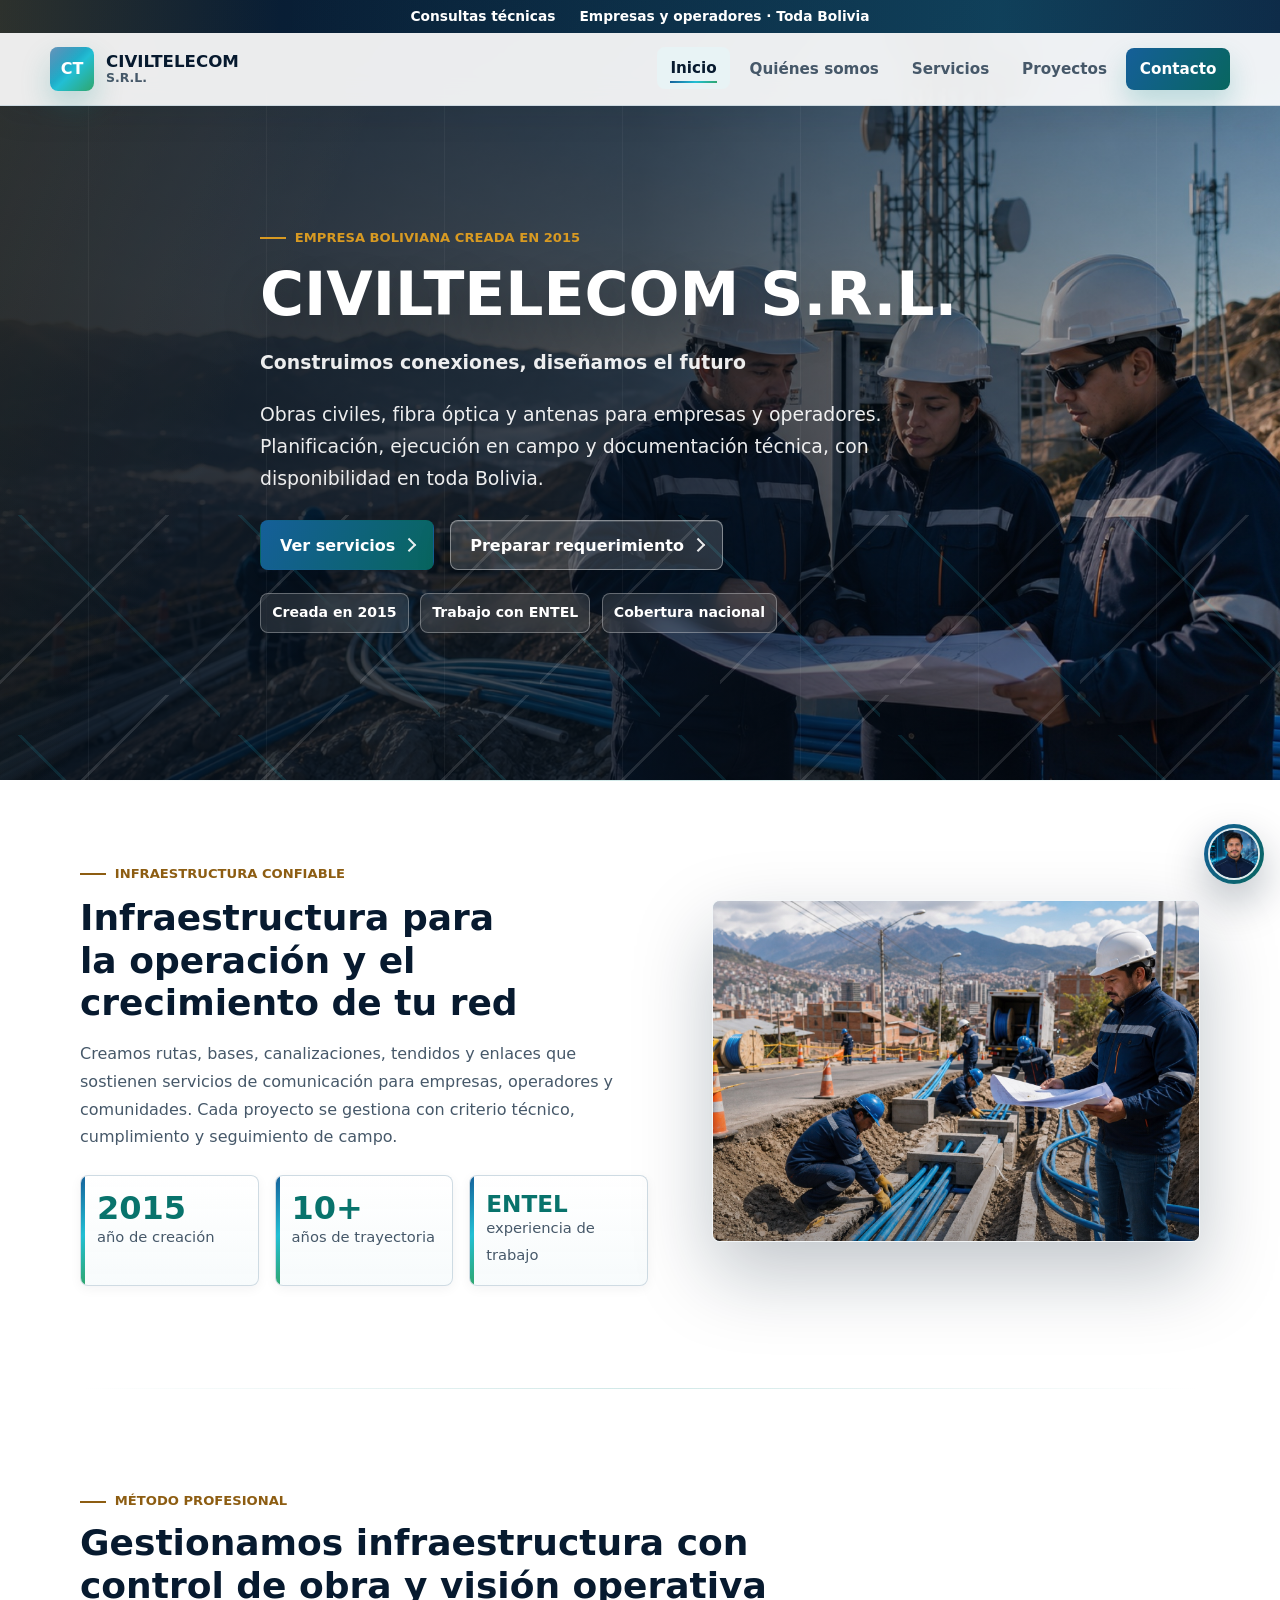
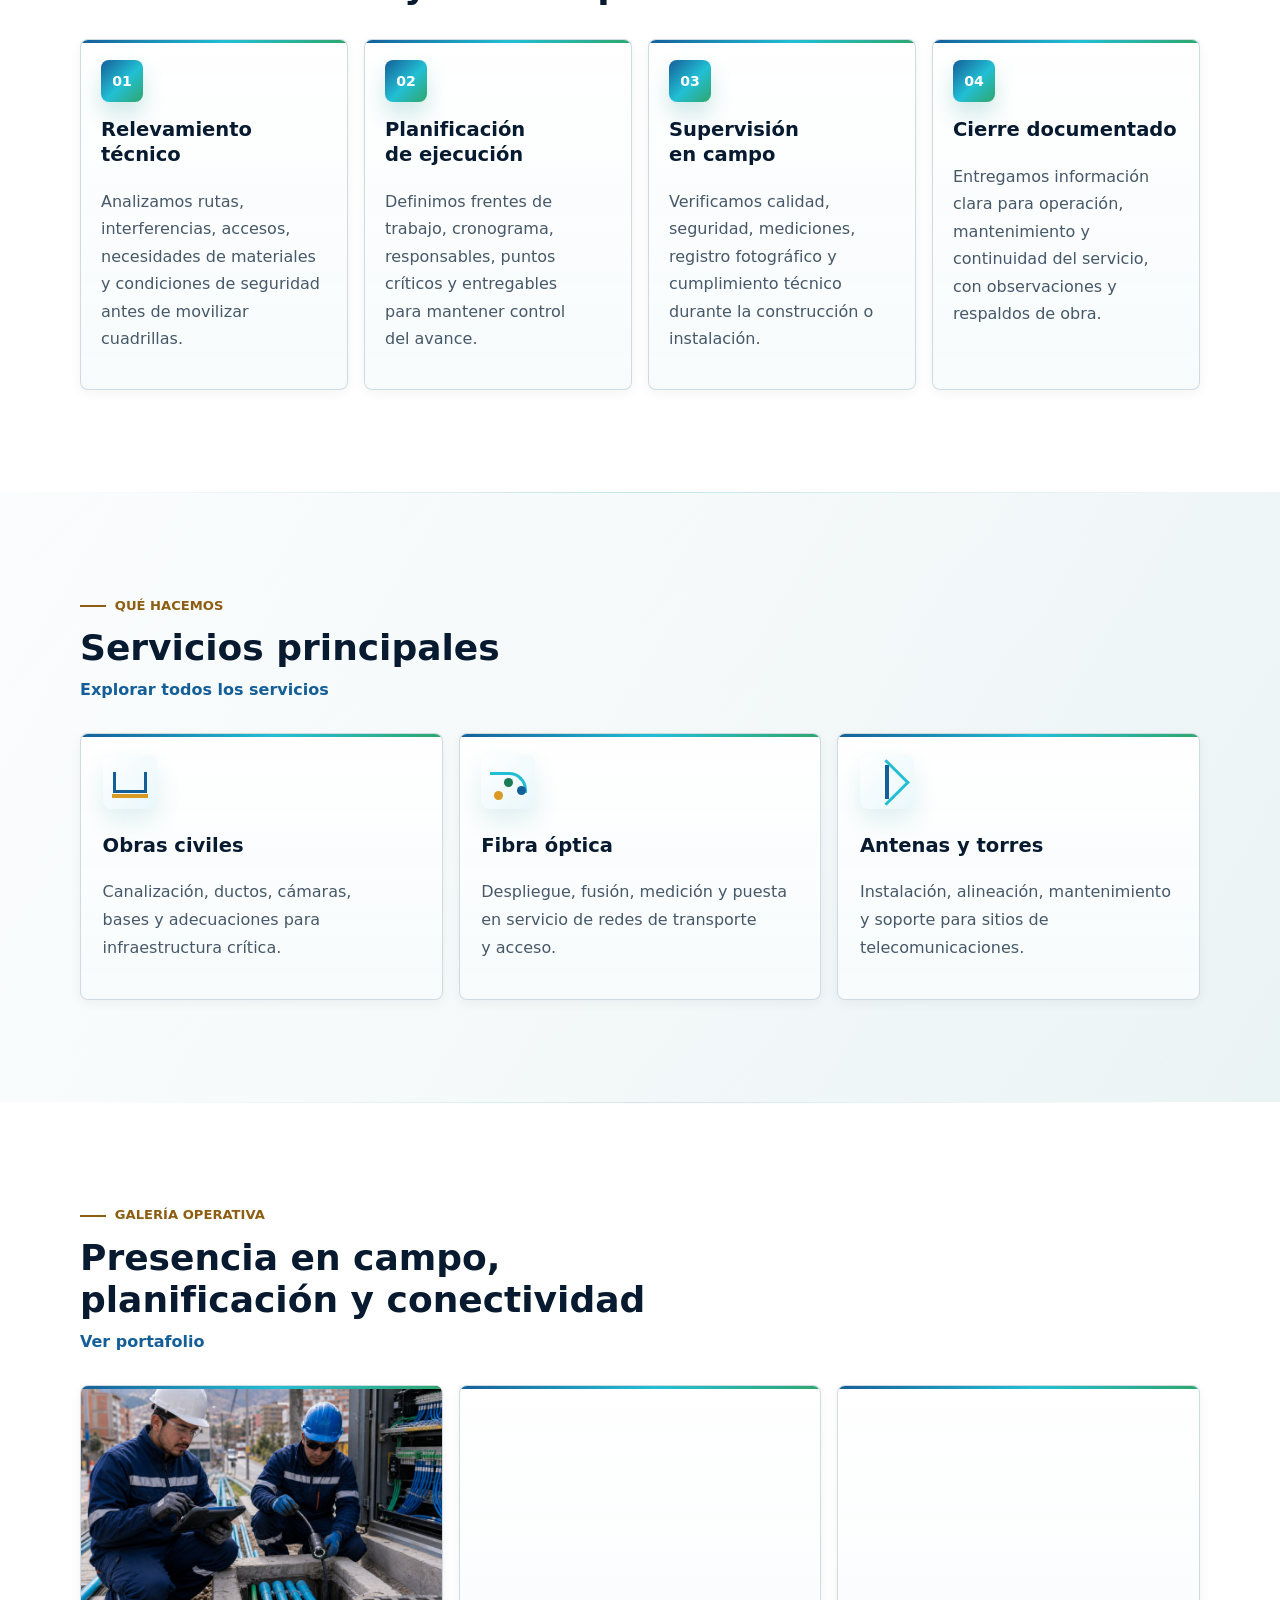
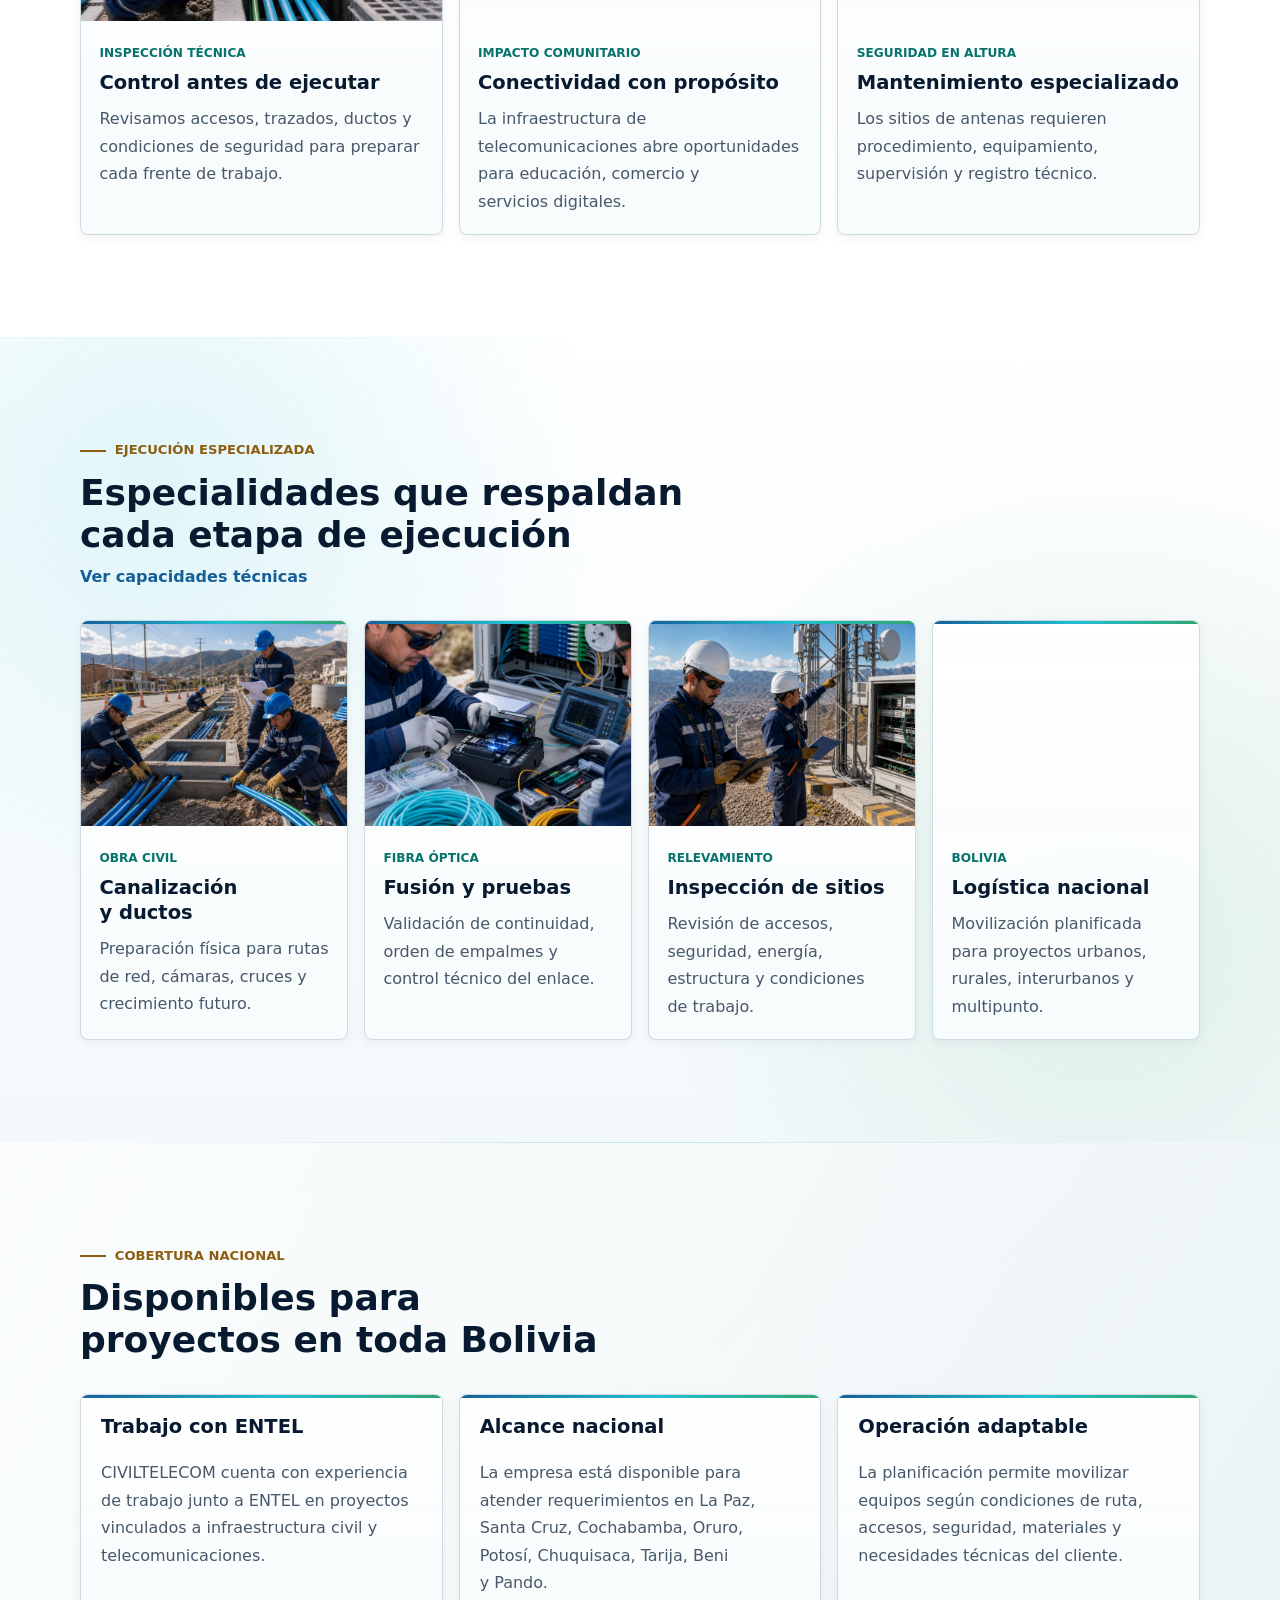
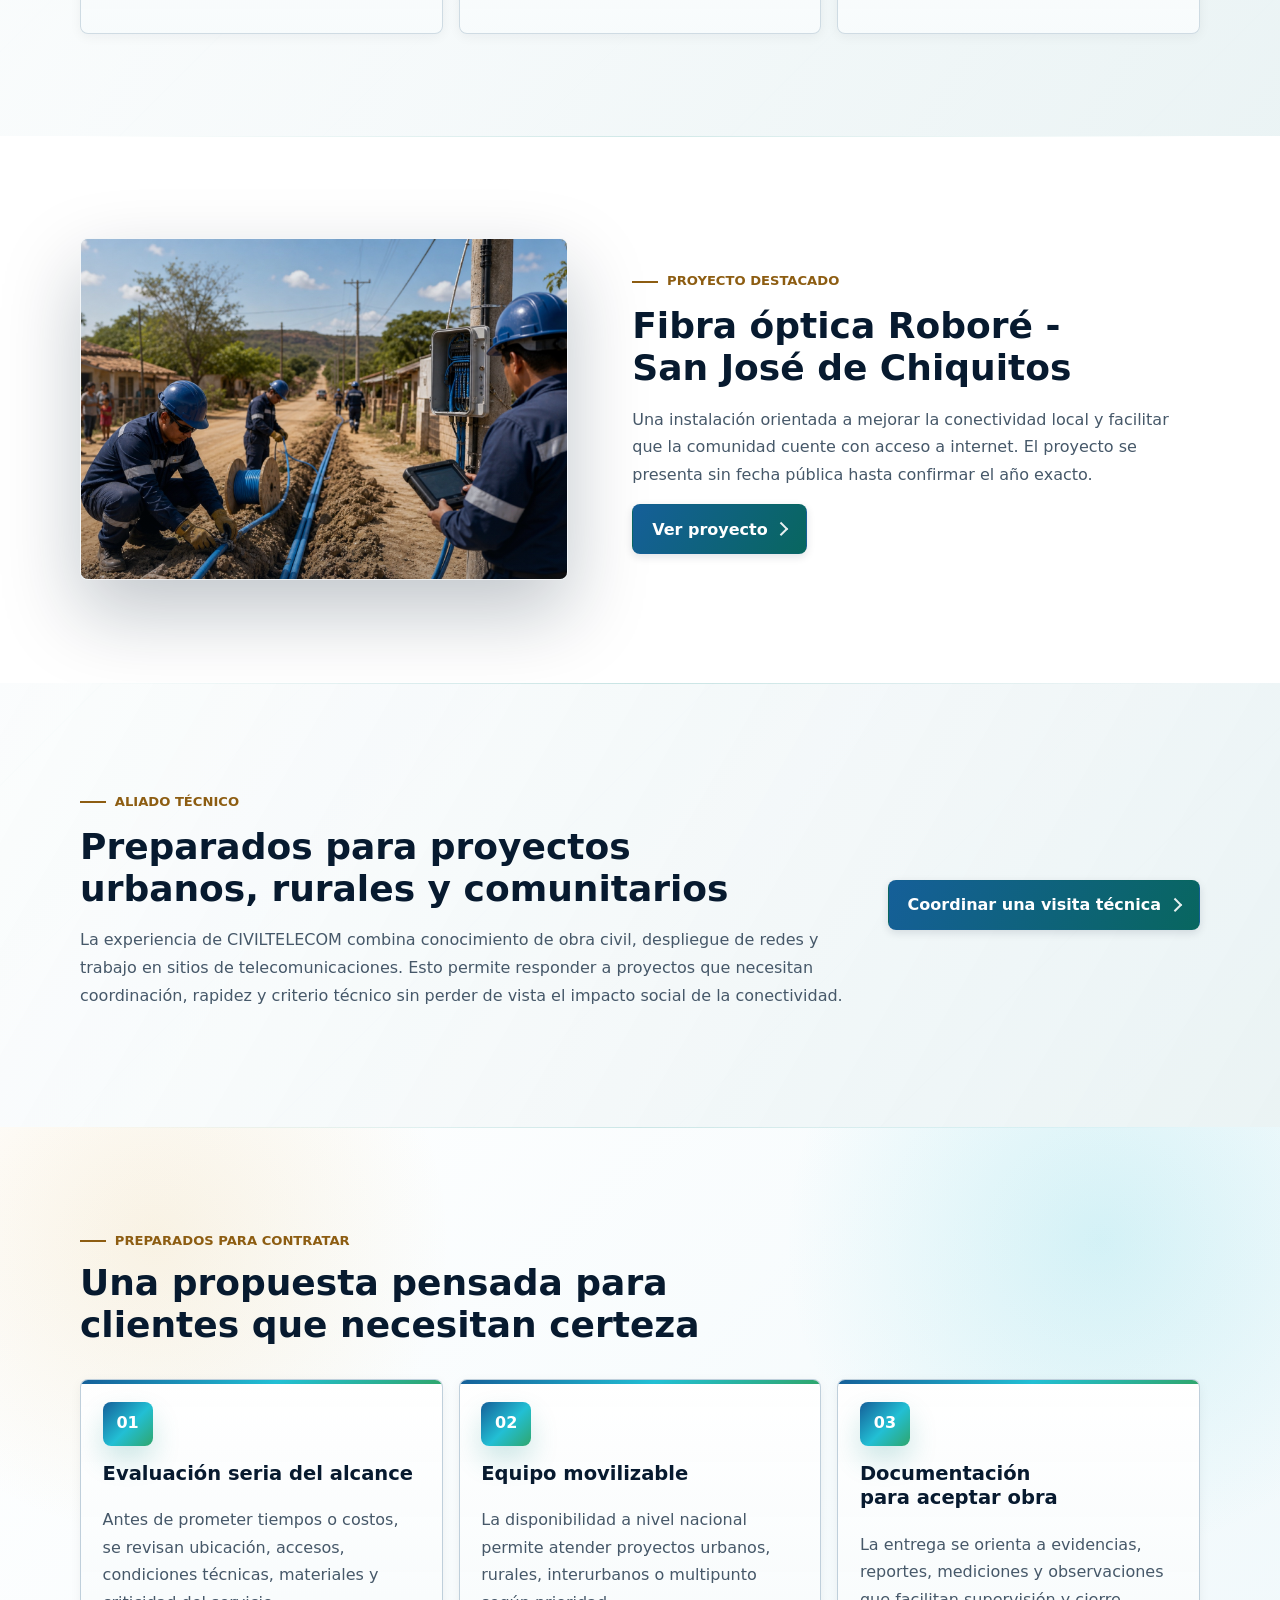
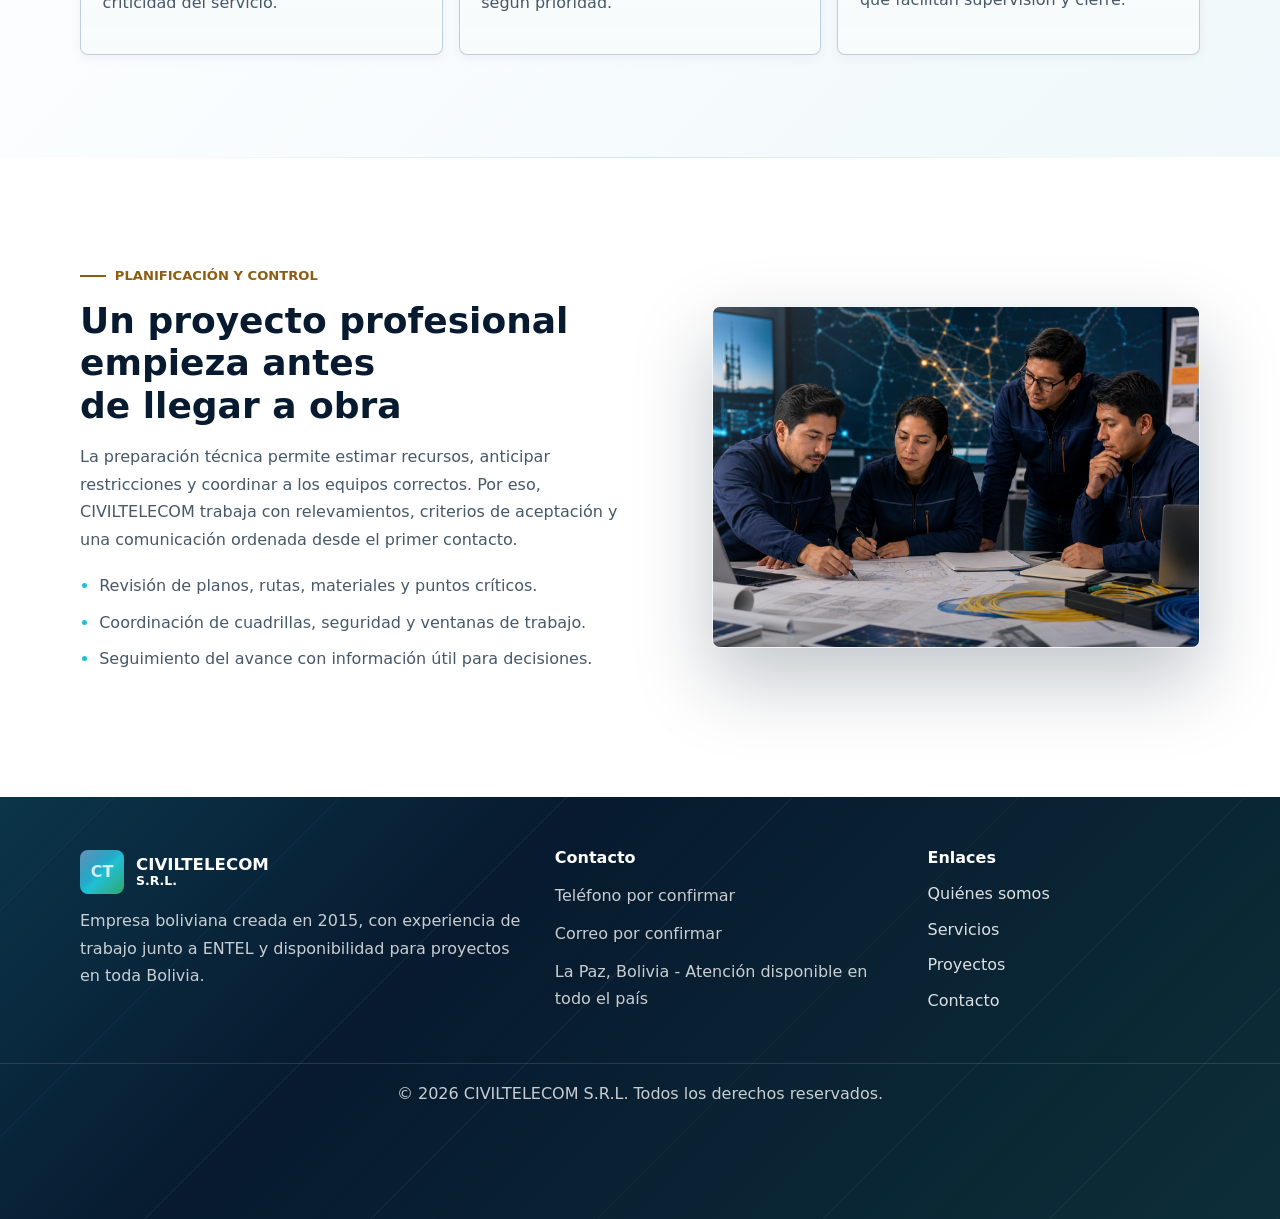
==== index.html @ d28a3c92 "Add CIVILTELECOM corporate website and portfolio" ====
<!DOCTYPE html>
<html lang="es">
<head>
  <meta charset="UTF-8">
  <meta name="viewport" content="width=device-width, initial-scale=1.0">
  <meta name="description" content="CIVILTELECOM S.R.L., empresa boliviana creada en 2015, desarrolla obras civiles, fibra óptica y antenas; ha trabajado con ENTEL y está disponible en toda Bolivia.">
  <title>CIVILTELECOM S.R.L. | Construimos conexiones</title>
  <link rel="stylesheet" href="assets/css/styles.css?v=corporativo4">
</head>
<body>
  <a class="skip-link" href="#contenido">Saltar al contenido</a>

  <header class="site-header" data-site-header>
    <div class="topbar" aria-label="Datos de contacto">
      <a href="contacto.html">Consultas técnicas</a>
      <span><span class="topbar-audience">Empresas y operadores · </span>Toda Bolivia</span>
    </div>

    <nav class="navbar" aria-label="Navegación principal">
      <a class="brand" href="index.html" aria-label="CIVILTELECOM inicio">
        <span class="brand-mark" aria-hidden="true">CT</span>
        <span>
          <strong>CIVILTELECOM</strong>
          <small>S.R.L.</small>
        </span>
      </a>

      <button class="nav-toggle" type="button" aria-expanded="false" aria-controls="main-menu" data-nav-toggle>
        <span class="sr-only">Abrir menú</span>
        <span aria-hidden="true"></span>
      </button>

      <ul class="nav-menu" id="main-menu" data-nav-menu>
        <li><a href="index.html">Inicio</a></li>
        <li><a href="quienes-somos.html">Quiénes somos</a></li>
        <li><a href="servicios.html">Servicios</a></li>
        <li><a href="proyectos.html">Proyectos</a></li>
        <li><a class="nav-cta" href="contacto.html">Contacto</a></li>
      </ul>
    </nav>
  </header>

  <main id="contenido">
    <section class="hero video-hero" aria-label="Presentación de CIVILTELECOM">
      <!-- Integración IA/video: reemplazar assets/videos/video.mp4 por un video 1920x1080 de obras civiles, fibra óptica y antenas generado o producido para CIVILTELECOM. -->
      <video class="hero-video" autoplay muted loop playsinline poster="assets/images/hero-infraestructura-v2.jpg" aria-hidden="true">
        <source src="assets/videos/video.mp4" type="video/mp4">
      </video>
      <div class="hero-overlay" aria-hidden="true"></div>
      <div class="container hero-content">
        <p class="eyebrow">Empresa boliviana creada en 2015</p>
        <h1>CIVILTELECOM S.R.L.</h1>
        <p class="hero-slogan">Construimos conexiones, diseñamos el futuro</p>
        <p>Obras civiles, fibra óptica y antenas para empresas y operadores. Planificación, ejecución en campo y documentación técnica, con disponibilidad en toda Bolivia.</p>
        <div class="hero-actions">
          <a class="btn btn-primary" href="servicios.html">Ver servicios</a>
          <a class="btn btn-secondary" href="contacto.html#consulta">Preparar requerimiento</a>
        </div>
        <div class="hero-trust" aria-label="Credenciales corporativas">
          <span>Creada en 2015</span>
          <span>Trabajo con ENTEL</span>
          <span>Cobertura nacional</span>
        </div>
      </div>
    </section>

    <section class="section section-tight">
      <div class="container split-layout">
        <div>
          <p class="section-kicker">Infraestructura confiable</p>
          <h2>Infraestructura para la operación y el crecimiento de tu red</h2>
          <p>Creamos rutas, bases, canalizaciones, tendidos y enlaces que sostienen servicios de comunicación para empresas, operadores y comunidades. Cada proyecto se gestiona con criterio técnico, cumplimiento y seguimiento de campo.</p>
          <div class="stats-grid" aria-label="Indicadores de experiencia">
            <article>
              <strong class="counter" data-target="2015">2015</strong>
              <span>año de creación</span>
            </article>
            <article>
              <strong class="counter" data-target="10" data-suffix="+">10+</strong>
              <span>años de trayectoria</span>
            </article>
            <article>
              <strong>ENTEL</strong>
              <span>experiencia de trabajo</span>
            </article>
          </div>
        </div>
        <div class="media-frame">
          <!-- DALL-E/IA: generar JPG 1920x1080 de obra civil telecom en Bolivia, optimizado para web. -->
          <img loading="lazy" decoding="async" src="assets/images/obras-civiles-v2.jpg" alt="Equipo técnico ejecutando obras civiles para infraestructura de telecomunicaciones">
        </div>
      </div>
    </section>

    <section class="section">
      <div class="container">
        <div class="section-heading">
          <p class="section-kicker">Método profesional</p>
          <h2>Gestionamos infraestructura con control de obra y visión operativa</h2>
        </div>
        <div class="detail-grid">
          <article>
            <span class="step-number">01</span>
            <h3>Relevamiento técnico</h3>
            <p>Analizamos rutas, interferencias, accesos, necesidades de materiales y condiciones de seguridad antes de movilizar cuadrillas.</p>
          </article>
          <article>
            <span class="step-number">02</span>
            <h3>Planificación de ejecución</h3>
            <p>Definimos frentes de trabajo, cronograma, responsables, puntos críticos y entregables para mantener control del avance.</p>
          </article>
          <article>
            <span class="step-number">03</span>
            <h3>Supervisión en campo</h3>
            <p>Verificamos calidad, seguridad, mediciones, registro fotográfico y cumplimiento técnico durante la construcción o instalación.</p>
          </article>
          <article>
            <span class="step-number">04</span>
            <h3>Cierre documentado</h3>
            <p>Entregamos información clara para operación, mantenimiento y continuidad del servicio, con observaciones y respaldos de obra.</p>
          </article>
        </div>
      </div>
    </section>

    <section class="section soft-band">
      <div class="container">
        <div class="section-heading">
          <p class="section-kicker">Qué hacemos</p>
          <h2>Servicios principales</h2>
          <a class="text-link" href="servicios.html">Explorar todos los servicios</a>
        </div>
        <div class="service-preview-grid">
          <article class="service-card">
            <span class="service-icon service-icon-civil" aria-hidden="true"></span>
            <h3>Obras civiles</h3>
            <p>Canalización, ductos, cámaras, bases y adecuaciones para infraestructura crítica.</p>
          </article>
          <article class="service-card">
            <span class="service-icon service-icon-fiber" aria-hidden="true"></span>
            <h3>Fibra óptica</h3>
            <p>Despliegue, fusión, medición y puesta en servicio de redes de transporte y acceso.</p>
          </article>
          <article class="service-card">
            <span class="service-icon service-icon-antenna" aria-hidden="true"></span>
            <h3>Antenas y torres</h3>
            <p>Instalación, alineación, mantenimiento y soporte para sitios de telecomunicaciones.</p>
          </article>
        </div>
      </div>
    </section>

    <section class="section">
      <div class="container">
        <div class="section-heading">
          <p class="section-kicker">Galería operativa</p>
          <h2>Presencia en campo, planificación y conectividad</h2>
          <a class="text-link" href="proyectos.html">Ver portafolio</a>
        </div>
        <div class="image-gallery">
          <article class="image-card">
            <!-- DALL-E/IA: generar JPG 1920x1080 de inspección de ductos y cámaras para red de fibra óptica. -->
            <img loading="lazy" decoding="async" src="assets/images/inspeccion-red-v2.jpg" alt="Técnicos inspeccionando ductos y cámaras de telecomunicaciones">
            <div>
              <span>Inspección técnica</span>
              <h3>Control antes de ejecutar</h3>
              <p>Revisamos accesos, trazados, ductos y condiciones de seguridad para preparar cada frente de trabajo.</p>
            </div>
          </article>
          <article class="image-card">
            <!-- DALL-E/IA: generar JPG 1920x1080 de comunidad boliviana beneficiada por internet y fibra óptica. -->
            <img loading="lazy" decoding="async" src="assets/images/comunidad-conectada-v2.jpg" alt="Comunidad boliviana beneficiada por nueva conectividad a internet">
            <div>
              <span>Impacto comunitario</span>
              <h3>Conectividad con propósito</h3>
              <p>La infraestructura de telecomunicaciones abre oportunidades para educación, comercio y servicios digitales.</p>
            </div>
          </article>
          <article class="image-card">
            <!-- DALL-E/IA: generar JPG 1920x1080 de mantenimiento seguro en antenas y torres telecom. -->
            <img loading="lazy" decoding="async" src="assets/images/mantenimiento-antenas-v2.jpg" alt="Mantenimiento seguro de antenas y torres de telecomunicaciones">
            <div>
              <span>Seguridad en altura</span>
              <h3>Mantenimiento especializado</h3>
              <p>Los sitios de antenas requieren procedimiento, equipamiento, supervisión y registro técnico.</p>
            </div>
          </article>
        </div>
      </div>
    </section>

    <section class="section visual-system-section">
      <div class="container">
        <div class="section-heading">
          <p class="section-kicker">Ejecución especializada</p>
          <h2>Especialidades que respaldan cada etapa de ejecución</h2>
          <a class="text-link" href="servicios.html">Ver capacidades técnicas</a>
        </div>
        <div class="image-gallery four-columns">
          <article class="image-card">
            <!-- DALL-E/IA: generar JPG 1920x1080 de canalización, ductos y cámaras para telecomunicaciones en Bolivia. -->
            <img loading="lazy" decoding="async" src="assets/images/rama-canalizacion-ductos.jpg" alt="Canalización y ductos para infraestructura de telecomunicaciones">
            <div>
              <span>Obra civil</span>
              <h3>Canalización y ductos</h3>
              <p>Preparación física para rutas de red, cámaras, cruces y crecimiento futuro.</p>
            </div>
          </article>
          <article class="image-card">
            <!-- DALL-E/IA: generar JPG 1920x1080 de fusión y pruebas de fibra óptica con técnicos bolivianos. -->
            <img loading="lazy" decoding="async" src="assets/images/rama-fusion-pruebas.jpg" alt="Fusión y pruebas de fibra óptica con equipo técnico">
            <div>
              <span>Fibra óptica</span>
              <h3>Fusión y pruebas</h3>
              <p>Validación de continuidad, orden de empalmes y control técnico del enlace.</p>
            </div>
          </article>
          <article class="image-card">
            <!-- DALL-E/IA: generar JPG 1920x1080 de inspección de sitios técnicos y torres telecom. -->
            <img loading="lazy" decoding="async" src="assets/images/rama-inspeccion-sitios.jpg" alt="Inspección de sitios técnicos para telecomunicaciones">
            <div>
              <span>Relevamiento</span>
              <h3>Inspección de sitios</h3>
              <p>Revisión de accesos, seguridad, energía, estructura y condiciones de trabajo.</p>
            </div>
          </article>
          <article class="image-card">
            <!-- DALL-E/IA: generar JPG 1920x1080 de logística nacional para proyectos telecom en Bolivia. -->
            <img loading="lazy" decoding="async" src="assets/images/rama-logistica-bolivia.jpg" alt="Logística nacional para proyectos de telecomunicaciones en Bolivia">
            <div>
              <span>Bolivia</span>
              <h3>Logística nacional</h3>
              <p>Movilización planificada para proyectos urbanos, rurales, interurbanos y multipunto.</p>
            </div>
          </article>
        </div>
      </div>
    </section>

    <section class="section soft-band">
      <div class="container">
        <div class="section-heading">
          <p class="section-kicker">Cobertura nacional</p>
          <h2>Disponibles para proyectos en toda Bolivia</h2>
        </div>
        <div class="professional-grid">
          <article>
            <h3>Trabajo con ENTEL</h3>
            <p>CIVILTELECOM cuenta con experiencia de trabajo junto a ENTEL en proyectos vinculados a infraestructura civil y telecomunicaciones.</p>
          </article>
          <article>
            <h3>Alcance nacional</h3>
            <p>La empresa está disponible para atender requerimientos en La Paz, Santa Cruz, Cochabamba, Oruro, Potosí, Chuquisaca, Tarija, Beni y Pando.</p>
          </article>
          <article>
            <h3>Operación adaptable</h3>
            <p>La planificación permite movilizar equipos según condiciones de ruta, accesos, seguridad, materiales y necesidades técnicas del cliente.</p>
          </article>
        </div>
      </div>
    </section>

    <section class="section">
      <div class="container split-layout reverse">
        <div class="media-frame">
          <!-- DALL-E/IA: generar JPG 1920x1080 del proyecto Roboré - San José de Chiquitos, con fibra óptica y comunidad conectada. -->
          <img loading="lazy" decoding="async" src="assets/images/proyecto-robore-san-jose-v2.jpg" alt="Instalación de fibra óptica en ruta rural entre Roboré y San José de Chiquitos">
        </div>
        <div>
          <p class="section-kicker">Proyecto destacado</p>
          <h2>Fibra óptica Roboré - San José de Chiquitos</h2>
          <p>Una instalación orientada a mejorar la conectividad local y facilitar que la comunidad cuente con acceso a internet. El proyecto se presenta sin fecha pública hasta confirmar el año exacto.</p>
          <a class="btn btn-primary" href="proyectos.html">Ver proyecto</a>
        </div>
      </div>
    </section>

    <section class="section soft-band">
      <div class="container cta-band">
        <div>
          <p class="section-kicker">Aliado técnico</p>
          <h2>Preparados para proyectos urbanos, rurales y comunitarios</h2>
          <p>La experiencia de CIVILTELECOM combina conocimiento de obra civil, despliegue de redes y trabajo en sitios de telecomunicaciones. Esto permite responder a proyectos que necesitan coordinación, rapidez y criterio técnico sin perder de vista el impacto social de la conectividad.</p>
        </div>
        <a class="btn btn-primary" href="contacto.html">Coordinar una visita técnica</a>
      </div>
    </section>

    <section class="section contract-section">
      <div class="container">
        <div class="section-heading">
          <p class="section-kicker">Preparados para contratar</p>
          <h2>Una propuesta pensada para clientes que necesitan certeza</h2>
        </div>
        <div class="contract-grid">
          <article>
            <span>01</span>
            <h3>Evaluación seria del alcance</h3>
            <p>Antes de prometer tiempos o costos, se revisan ubicación, accesos, condiciones técnicas, materiales y criticidad del servicio.</p>
          </article>
          <article>
            <span>02</span>
            <h3>Equipo movilizable</h3>
            <p>La disponibilidad a nivel nacional permite atender proyectos urbanos, rurales, interurbanos o multipunto según prioridad.</p>
          </article>
          <article>
            <span>03</span>
            <h3>Documentación para aceptar obra</h3>
            <p>La entrega se orienta a evidencias, reportes, mediciones y observaciones que facilitan supervisión y cierre.</p>
          </article>
        </div>
      </div>
    </section>

    <section class="section">
      <div class="container split-layout">
        <div>
          <p class="section-kicker">Planificación y control</p>
          <h2>Un proyecto profesional empieza antes de llegar a obra</h2>
          <p>La preparación técnica permite estimar recursos, anticipar restricciones y coordinar a los equipos correctos. Por eso, CIVILTELECOM trabaja con relevamientos, criterios de aceptación y una comunicación ordenada desde el primer contacto.</p>
          <ul class="professional-list">
            <li>Revisión de planos, rutas, materiales y puntos críticos.</li>
            <li>Coordinación de cuadrillas, seguridad y ventanas de trabajo.</li>
            <li>Seguimiento del avance con información útil para decisiones.</li>
          </ul>
        </div>
        <div class="media-frame">
          <!-- DALL-E/IA: generar JPG 1920x1080 de planificación técnica en oficina de operaciones telecom. -->
          <img loading="lazy" decoding="async" src="assets/images/planificacion-tecnica-v2.jpg" alt="Ingenieros planificando rutas y obras de telecomunicaciones">
        </div>
      </div>
    </section>
  </main>

  <footer class="site-footer">
    <div class="container footer-grid">
      <div>
        <a class="brand footer-brand" href="index.html" aria-label="CIVILTELECOM inicio">
          <span class="brand-mark" aria-hidden="true">CT</span>
          <span><strong>CIVILTELECOM</strong><small>S.R.L.</small></span>
        </a>
        <p>Empresa boliviana creada en 2015, con experiencia de trabajo junto a ENTEL y disponibilidad para proyectos en toda Bolivia.</p>
      </div>
      <address>
        <strong>Contacto</strong>
        <span class="contact-pending">Teléfono por confirmar</span>
        <span class="contact-pending">Correo por confirmar</span>
        <span>La Paz, Bolivia - Atención disponible en todo el país</span>
      </address>
      <div>
        <strong>Enlaces</strong>
        <a href="quienes-somos.html">Quiénes somos</a>
        <a href="servicios.html">Servicios</a>
        <a href="proyectos.html">Proyectos</a>
        <a href="contacto.html">Contacto</a>
      </div>
    </div>
    <p class="copyright">&copy; 2026 CIVILTELECOM S.R.L. Todos los derechos reservados.</p>
  </footer>

  <a class="floating-contact" href="contacto.html" aria-label="Ir a contacto">Contacto</a>

  <section class="chatbot" aria-label="Chatbot Mateo IA de demostración" data-chatbot>
    <button class="chatbot-toggle" type="button" aria-expanded="false" aria-controls="chatbot-panel" data-chatbot-toggle>
      <span aria-hidden="true">?</span>
      <span class="sr-only">Abrir chat de ayuda</span>
    </button>
    <div class="chatbot-panel" id="chatbot-panel" hidden>
      <div class="chatbot-header">
        <strong>Mateo IA</strong>
        <button type="button" aria-label="Cerrar chat" data-chatbot-close>&times;</button>
      </div>
      <div class="chatbot-messages" data-chatbot-messages aria-live="polite"></div>
      <form class="chatbot-form" data-chatbot-form>
        <label class="sr-only" for="chatbot-input">Escribe tu pregunta</label>
        <input id="chatbot-input" name="message" type="text" placeholder="Pregunta por servicios u horarios" autocomplete="off">
        <button type="submit">Enviar</button>
      </form>
    </div>
  </section>

  <script src="assets/js/main.js?v=corporativo4"></script>
</body>
</html>
---- assets/css/styles.css ----
/*
  CIVILTELECOM S.R.L. shared stylesheet.
  The site is intentionally dependency-free: all layout, animation and responsive
  behavior is handled with HTML5, CSS3 and vanilla JavaScript.
*/

:root {
  --color-ink: #0b1724;
  --color-ink-soft: #465869;
  --color-paper: #f4f8fa;
  --color-white: #ffffff;
  --color-line: #cad8e0;
  --color-line-strong: #9fb7c6;
  --color-navy: #071a2f;
  --color-navy-2: #0e2c49;
  --color-blue: #155f99;
  --color-cyan: #22bfd4;
  --color-teal: #08736c;
  --color-steel: #31546a;
  --color-green: #1a7b56;
  --color-amber: #d89a22;
  --color-copper: #b86a2d;
  --color-mist: #eaf3f5;
  --color-ice: #f8fbfc;
  --color-danger: #b42318;
  --gradient-hero: linear-gradient(115deg, rgba(4, 15, 27, 0.95), rgba(7, 35, 59, 0.82) 46%, rgba(18, 140, 136, 0.28));
  --gradient-brand: linear-gradient(135deg, #155f99, #22bfd4 54%, #2fa66d);
  --gradient-action: linear-gradient(120deg, #155f99, #08665f);
  --gradient-action-hover: linear-gradient(120deg, #104b78, #06514b);
  --gradient-night: linear-gradient(135deg, #061423, #0b2a45 48%, #0d5b68);
  --gradient-signal: linear-gradient(135deg, #22bfd4, #118c88 54%, #d89a22);
  --gradient-soft: linear-gradient(135deg, #eaf3f5, #f8fbfc 52%, #eef7f1);
  --gradient-panel: linear-gradient(180deg, rgba(255, 255, 255, 0.98), rgba(247, 251, 252, 0.96));
  --gradient-assistant: linear-gradient(120deg, #163b48, #08665f);
  --font-base: system-ui, -apple-system, BlinkMacSystemFont, "Segoe UI", sans-serif;
  --font-display: var(--font-base);
  --radius: 8px;
  --shadow-sm: 0 12px 30px rgba(7, 26, 47, 0.12);
  --shadow-md: 0 20px 48px rgba(7, 26, 47, 0.16);
  --shadow-lg: 0 32px 78px rgba(7, 26, 47, 0.25);
  --shadow-card: 0 3px 12px rgba(7, 26, 47, 0.05);
  --shadow-button: 0 3px 8px rgba(7, 26, 47, 0.12);
  --shadow-button-hover: 0 5px 14px rgba(7, 26, 47, 0.16);
  --ring: 0 0 0 4px rgba(34, 191, 212, 0.18);
  --space-xs: 0.5rem;
  --space-sm: 0.75rem;
  --space-md: 1rem;
  --space-lg: 1.5rem;
  --space-xl: 2rem;
  --space-2xl: 3rem;
  --header-offset: 112px;
}

* {
  box-sizing: border-box;
}

html {
  scroll-behavior: smooth;
  scroll-padding-top: calc(var(--header-offset) + 20px);
  text-rendering: optimizeLegibility;
  -webkit-text-size-adjust: 100%;
}

body {
  margin: 0;
  color: var(--color-ink);
  background: var(--color-white);
  font-family: var(--font-base);
  font-size: 16px;
  font-weight: 400;
  line-height: 1.68;
  letter-spacing: 0;
  font-kerning: normal;
  font-feature-settings: "kern" 1, "liga" 1, "calt" 1;
  -webkit-font-smoothing: antialiased;
  -moz-osx-font-smoothing: grayscale;
}

body.modal-open,
body.chat-open {
  overflow: hidden;
}

[hidden] {
  display: none !important;
}

img,
video,
iframe {
  display: block;
  max-width: 100%;
}

a {
  color: inherit;
  text-decoration: none;
}

button,
input,
select,
textarea {
  font: inherit;
  letter-spacing: 0;
}

button {
  cursor: pointer;
}

.btn,
.nav-menu a,
.nav-toggle,
.branch-filterbar button,
.filter-controls button,
.chatbot-quick-actions button,
.chatbot-form button,
.modal-close,
.floating-contact,
.back-to-top,
.conversion-dock a {
  -webkit-tap-highlight-color: transparent;
}

:focus-visible {
  outline: 3px solid var(--color-amber);
  outline-offset: 4px;
}

::selection {
  color: var(--color-white);
  background: var(--color-teal);
}

html {
  scrollbar-color: var(--color-teal) #e6f0f3;
}

::-webkit-scrollbar {
  width: 12px;
}

::-webkit-scrollbar-track {
  background: #e6f0f3;
}

::-webkit-scrollbar-thumb {
  border: 3px solid #e6f0f3;
  border-radius: 999px;
  background: linear-gradient(180deg, var(--color-blue), var(--color-teal));
}

.sr-only {
  position: absolute;
  width: 1px;
  height: 1px;
  padding: 0;
  margin: -1px;
  overflow: hidden;
  clip: rect(0, 0, 0, 0);
  white-space: nowrap;
  border: 0;
}

.skip-link {
  position: fixed;
  top: 0.75rem;
  left: 0.75rem;
  z-index: 2000;
  transform: translateY(-160%);
  background: var(--color-white);
  color: var(--color-navy);
  border: 2px solid var(--color-amber);
  border-radius: var(--radius);
  padding: 0.65rem 0.9rem;
  font-weight: 700;
}

.skip-link:focus {
  transform: translateY(0);
}

.container {
  width: min(1120px, calc(100% - 2rem));
  margin: 0 auto;
}

.narrow {
  width: min(860px, calc(100% - 2rem));
}

.site-header {
  position: fixed;
  inset: 0 0 auto;
  z-index: 1000;
  background: rgba(255, 255, 255, 0.91);
  border-bottom: 1px solid rgba(202, 216, 224, 0.86);
  box-shadow: 0 10px 30px rgba(7, 26, 47, 0.08);
  backdrop-filter: blur(14px);
  transition: box-shadow 180ms ease, background 180ms ease, border-color 180ms ease;
}

.site-header.is-scrolled {
  background: rgba(255, 255, 255, 0.99);
  border-color: rgba(17, 140, 136, 0.2);
  box-shadow: 0 18px 44px rgba(7, 26, 47, 0.14);
}

.scroll-progress {
  position: fixed;
  inset: 0 0 auto;
  z-index: 2200;
  width: 100%;
  height: 2px;
  transform-origin: left center;
  transform: scaleX(0);
  background: var(--gradient-brand);
  box-shadow: none;
}

.topbar {
  display: flex;
  justify-content: center;
  gap: clamp(0.7rem, 2vw, 1.5rem);
  padding: 0.45rem 1rem;
  color: var(--color-white);
  background:
    linear-gradient(90deg, rgba(216, 154, 34, 0.18), transparent 22%, rgba(34, 191, 212, 0.16) 78%, transparent),
    linear-gradient(135deg, var(--color-navy), var(--color-navy-2));
  font-size: 0.86rem;
  font-weight: 600;
  line-height: 1.35;
}

.topbar a,
.topbar span {
  min-width: 0;
  flex: 0 0 auto;
}

.topbar a:hover {
  color: var(--color-amber);
}

.navbar {
  display: flex;
  align-items: center;
  justify-content: space-between;
  width: min(1180px, calc(100% - 2rem));
  min-height: 72px;
  margin: 0 auto;
  gap: 1rem;
}

.brand {
  display: inline-flex;
  align-items: center;
  gap: 0.75rem;
  min-width: max-content;
}

.brand-mark {
  display: grid;
  place-items: center;
  width: 44px;
  height: 44px;
  border-radius: var(--radius);
  color: var(--color-white);
  background: var(--gradient-brand);
  font-weight: 800;
  line-height: 1;
  box-shadow: 0 14px 30px rgba(17, 140, 136, 0.24);
  position: relative;
  overflow: hidden;
}

.brand-mark::after {
  position: absolute;
  inset: 0;
  background: linear-gradient(135deg, rgba(255, 255, 255, 0.35), transparent 44%);
  content: "";
}

.brand strong,
.brand small {
  display: block;
  line-height: 1.1;
}

.brand strong {
  color: var(--color-navy);
  font-size: 1.04rem;
  font-weight: 800;
}

.brand small {
  color: var(--color-ink-soft);
  font-size: 0.78rem;
  font-weight: 700;
}

.nav-menu {
  display: flex;
  align-items: center;
  gap: 0.35rem;
  margin: 0;
  padding: 0;
  list-style: none;
}

.nav-menu a {
  display: inline-flex;
  align-items: center;
  min-height: 42px;
  padding: 0.55rem 0.85rem;
  border-radius: var(--radius);
  color: var(--color-ink-soft);
  font-size: 0.95rem;
  font-weight: 700;
  line-height: 1.2;
  position: relative;
  transition: color 160ms ease, background 160ms ease, transform 160ms ease;
}

.nav-menu a::after {
  position: absolute;
  right: 0.85rem;
  bottom: 0.35rem;
  left: 0.85rem;
  height: 2px;
  transform: scaleX(0);
  transform-origin: left center;
  background: var(--gradient-brand);
  content: "";
  transition: transform 180ms ease;
}

.nav-menu a:hover,
.nav-menu a.active {
  color: var(--color-navy);
  background: #e8f3f5;
  transform: translateY(-1px);
}

.nav-menu a:hover::after,
.nav-menu a.active::after {
  transform: scaleX(1);
}

.nav-menu .nav-cta {
  color: var(--color-white);
  background: var(--gradient-action);
  box-shadow: 0 14px 28px rgba(17, 140, 136, 0.24);
}

.nav-menu .nav-cta::after {
  display: none;
}

.nav-menu .nav-cta:hover,
.nav-menu .nav-cta.active {
  color: var(--color-white);
  background: var(--gradient-action-hover);
  box-shadow: var(--shadow-button);
}

.nav-toggle {
  display: none;
  width: 44px;
  height: 44px;
  border: 1px solid var(--color-line);
  border-radius: var(--radius);
  background: var(--color-white);
  box-shadow: 0 10px 24px rgba(7, 26, 47, 0.08);
  transition: transform 160ms ease, border-color 160ms ease, background 160ms ease, box-shadow 160ms ease;
}

.nav-toggle:hover,
.nav-toggle[aria-expanded="true"] {
  transform: translateY(-1px);
  border-color: rgba(34, 191, 212, 0.58);
  background: #f2fbfd;
  box-shadow: var(--shadow-sm);
}

.nav-toggle span[aria-hidden="true"],
.nav-toggle span[aria-hidden="true"]::before,
.nav-toggle span[aria-hidden="true"]::after {
  display: block;
  width: 20px;
  height: 2px;
  margin: 0 auto;
  background: var(--color-navy);
  content: "";
  transition: transform 180ms ease, opacity 180ms ease;
}

.nav-toggle span[aria-hidden="true"]::before {
  transform: translateY(-7px);
}

.nav-toggle span[aria-hidden="true"]::after {
  transform: translateY(5px);
}

.nav-toggle[aria-expanded="true"] span[aria-hidden="true"] {
  transform: rotate(45deg);
}

.nav-toggle[aria-expanded="true"] span[aria-hidden="true"]::before {
  opacity: 0;
}

.nav-toggle[aria-expanded="true"] span[aria-hidden="true"]::after {
  transform: translateY(-2px) rotate(90deg);
}

.hero,
.page-hero {
  position: relative;
  display: grid;
  align-items: center;
  min-height: min(780px, 88svh);
  padding: calc(var(--header-offset) + 2rem) 0 4rem;
  color: var(--color-white);
  overflow: hidden;
  isolation: isolate;
}

.hero::after,
.page-hero::after {
  position: absolute;
  inset: auto 0 0;
  z-index: 0;
  height: 34%;
  pointer-events: none;
  background:
    linear-gradient(135deg, transparent 0 46%, rgba(255, 255, 255, 0.16) 46% 47%, transparent 47%),
    linear-gradient(45deg, transparent 0 54%, rgba(34, 191, 212, 0.18) 54% 55%, transparent 55%);
  background-size: 180px 180px, 220px 220px;
  content: "";
  opacity: 0.7;
}

.video-hero {
  background: var(--color-navy) url("../images/hero-infraestructura-v2.jpg") center / cover no-repeat;
}

.hero-video,
.hero-overlay {
  position: absolute;
  inset: 0;
  width: 100%;
  height: 100%;
}

.hero-video {
  object-fit: cover;
}

.hero-overlay {
  background: linear-gradient(90deg, rgba(4, 15, 27, 0.9), rgba(4, 15, 27, 0.7) 50%, rgba(4, 15, 27, 0.2));
}

.hero-overlay::after {
  position: absolute;
  inset: 0;
  background:
    linear-gradient(115deg, rgba(216, 154, 34, 0.16), transparent 26%),
    repeating-linear-gradient(90deg, transparent 0 88px, rgba(255, 255, 255, 0.055) 88px 89px, transparent 89px 178px);
  content: "";
  mix-blend-mode: screen;
  opacity: 0.78;
}

.hero-content {
  position: relative;
  z-index: 1;
  max-width: 760px;
}

.hero-trust {
  display: flex;
  flex-wrap: wrap;
  gap: 0.7rem;
  margin-top: 1.4rem;
}

.hero-trust span {
  display: inline-flex;
  align-items: center;
  min-height: 36px;
  padding: 0.45rem 0.7rem;
  border: 1px solid rgba(255, 255, 255, 0.3);
  border-radius: var(--radius);
  color: var(--color-white);
  background: rgba(255, 255, 255, 0.11);
  font-size: 0.88rem;
  font-weight: 800;
  backdrop-filter: blur(10px);
}

.eyebrow,
.section-kicker {
  display: inline-flex;
  align-items: center;
  gap: 0.55rem;
  margin: 0 0 0.75rem;
  color: var(--color-amber);
  font-size: 0.82rem;
  font-weight: 800;
  text-transform: uppercase;
}

.eyebrow::before,
.section-kicker::before {
  width: 26px;
  height: 2px;
  background: currentColor;
  content: "";
}

h1,
h2,
h3,
p {
  margin-top: 0;
}

h1,
h2,
h3 {
  font-family: var(--font-display);
  font-weight: 700;
  line-height: 1.12;
  text-wrap: balance;
}

p,
li {
  color: var(--color-ink-soft);
  line-height: 1.72;
  text-wrap: pretty;
}

h1 {
  margin-bottom: 1.1rem;
  font-size: 3.75rem;
  line-height: 1.12;
  letter-spacing: 0;
}

h2 {
  margin-bottom: 1rem;
  color: var(--color-navy);
  font-size: 2.25rem;
  line-height: 1.18;
  letter-spacing: 0;
}

h3 {
  color: var(--color-navy);
  font-size: 1.22rem;
  line-height: 1.28;
}

.hero .hero-content > p:not(.eyebrow) {
  max-width: 680px;
  color: rgba(255, 255, 255, 0.92);
  font-size: 1.18rem;
  line-height: 1.72;
}

.hero h1,
.page-hero h1 {
  text-shadow: 0 18px 42px rgba(0, 0, 0, 0.32);
}

.hero-actions {
  display: flex;
  align-items: center;
  gap: 1rem;
  flex-wrap: wrap;
}

.hero-actions {
  margin-top: 1.6rem;
}

.contact-hero-actions {
  display: flex;
  flex-wrap: wrap;
  gap: 0.85rem;
  margin-top: 1.65rem;
}

.btn {
  position: relative;
  display: inline-flex;
  align-items: center;
  justify-content: center;
  gap: 0.55rem;
  min-height: 50px;
  padding: 0.9rem 1.18rem;
  border: 1px solid transparent;
  border-radius: var(--radius);
  color: inherit;
  font-weight: 800;
  line-height: 1.1;
  text-align: center;
  text-decoration: none;
  user-select: none;
  isolation: isolate;
  overflow: hidden;
  box-shadow: var(--shadow-button);
  transform: translateZ(0);
  transition: transform 180ms ease, box-shadow 180ms ease, background 180ms ease, border-color 180ms ease, color 180ms ease;
}

.btn::before {
  position: absolute;
  inset: 0;
  z-index: -1;
  transform: translateX(-120%);
  background: linear-gradient(110deg, transparent 0 28%, rgba(255, 255, 255, 0.28) 46%, transparent 64% 100%);
  content: "";
  transition: transform 520ms ease;
}

.btn::after {
  width: 0.52rem;
  height: 0.52rem;
  flex: 0 0 auto;
  border-top: 2px solid currentColor;
  border-right: 2px solid currentColor;
  content: "";
  opacity: 0.9;
  transform: translateX(0) rotate(45deg);
  transition: transform 180ms ease, opacity 180ms ease;
}

.btn:hover,
.btn:focus-visible {
  transform: translateY(-2px);
  box-shadow: var(--shadow-button-hover);
}

.btn:hover::before {
  transform: translateX(120%);
}

.btn:hover::after {
  opacity: 1;
  transform: translateX(4px) rotate(45deg);
}

.btn:active {
  transform: translateY(0);
  box-shadow: 0 10px 24px rgba(7, 26, 47, 0.16);
}

.btn:disabled,
.btn[aria-disabled="true"] {
  cursor: not-allowed;
  opacity: 0.62;
  transform: none;
  box-shadow: none;
}

.btn-primary {
  color: var(--color-white);
  background: var(--gradient-action);
}

.btn-primary:hover {
  background: var(--gradient-action-hover);
}

.btn-secondary {
  color: var(--color-white);
  background: rgba(255, 255, 255, 0.15);
  border: 1px solid rgba(255, 255, 255, 0.42);
  box-shadow: 0 14px 34px rgba(0, 0, 0, 0.18), 0 1px 0 rgba(255, 255, 255, 0.14) inset;
}

.btn-secondary:hover {
  background: rgba(255, 255, 255, 0.22);
  border-color: rgba(255, 255, 255, 0.66);
}

.section {
  position: relative;
  padding: clamp(4rem, 8vw, 6.5rem) 0;
}

.section::before {
  position: absolute;
  top: 0;
  left: 50%;
  width: min(1120px, calc(100% - 2rem));
  height: 1px;
  transform: translateX(-50%);
  background: linear-gradient(90deg, transparent, rgba(17, 140, 136, 0.2), transparent);
  content: "";
}

.section-tight {
  padding-top: clamp(3rem, 6vw, 5rem);
}

.soft-band {
  background:
    linear-gradient(120deg, rgba(255, 255, 255, 0.78), rgba(234, 243, 245, 0.88)),
    repeating-linear-gradient(135deg, transparent 0 72px, rgba(21, 95, 153, 0.032) 72px 73px, transparent 73px 144px),
    var(--gradient-soft);
}

.split-layout {
  display: grid;
  grid-template-columns: minmax(0, 1fr) minmax(320px, 0.86fr);
  gap: clamp(2rem, 5vw, 4rem);
  align-items: center;
}

.split-layout.reverse {
  grid-template-columns: minmax(320px, 0.86fr) minmax(0, 1fr);
}

.media-frame {
  position: relative;
  overflow: hidden;
  border-radius: var(--radius);
  border: 1px solid rgba(255, 255, 255, 0.78);
  box-shadow: var(--shadow-lg);
  background: var(--color-line);
}

.media-frame::after {
  position: absolute;
  inset: 0;
  pointer-events: none;
  background:
    linear-gradient(180deg, transparent 58%, rgba(7, 26, 47, 0.24)),
    linear-gradient(135deg, rgba(255, 255, 255, 0.18), transparent 32%);
  content: "";
}

.media-frame img {
  width: 100%;
  height: 100%;
  min-height: 340px;
  object-fit: cover;
  transform: scale(1.002);
  transition: transform 420ms ease;
}

.media-frame:hover img {
  transform: scale(1.045);
}

.stats-grid,
.mission-grid,
.values-grid,
.detail-grid,
.professional-grid,
.process-grid,
.commitment-grid,
.deliverables-grid,
.image-gallery,
.service-preview-grid,
.services-grid,
.team-grid,
.portfolio-grid {
  display: grid;
  gap: 1rem;
}

.stats-grid {
  grid-template-columns: repeat(3, 1fr);
  margin-top: 1.5rem;
}

.stats-grid article,
.mission-grid article,
.values-grid article,
.detail-grid article,
.professional-grid article,
.process-grid article,
.commitment-grid article,
.deliverables-grid article,
.service-card,
.team-card,
.contact-form,
.contact-panel {
  border: 1px solid rgba(202, 216, 224, 0.9);
  border-radius: var(--radius);
  background: var(--gradient-panel);
  box-shadow: var(--shadow-card);
}

.stats-grid article,
.detail-grid article,
.professional-grid article,
.process-grid article,
.commitment-grid article,
.deliverables-grid article,
.service-card,
.team-card,
.contact-form,
.contact-panel,
.project-trigger,
.project-card-empty,
.image-card {
  position: relative;
}

.stats-grid article::after,
.detail-grid article::after,
.professional-grid article::after,
.process-grid article::after,
.commitment-grid article::after,
.deliverables-grid article::after,
.service-card::after,
.team-card::after,
.contact-form::after,
.contact-panel::after,
.project-trigger::after,
.project-card-empty::after,
.image-card::after {
  position: absolute;
  inset: 0;
  pointer-events: none;
  border-radius: inherit;
  background: linear-gradient(135deg, rgba(255, 255, 255, 0.48), transparent 36%, rgba(34, 191, 212, 0.08));
  content: "";
  opacity: 0;
  transition: opacity 180ms ease;
}

.stats-grid article:hover::after,
.detail-grid article:hover::after,
.professional-grid article:hover::after,
.process-grid article:hover::after,
.commitment-grid article:hover::after,
.deliverables-grid article:hover::after,
.service-card:hover::after,
.team-card:hover::after,
.contact-form:hover::after,
.contact-panel:hover::after,
.project-trigger:hover::after,
.project-card-empty:hover::after,
.image-card:hover::after {
  opacity: 1;
}

.stats-grid article {
  padding: 1rem;
  overflow: hidden;
}

.stats-grid article::before {
  position: absolute;
  inset: 0 auto 0 0;
  width: 4px;
  background: var(--gradient-brand);
  content: "";
}

.stats-grid strong {
  display: block;
  color: var(--color-teal);
  font-size: 2rem;
  line-height: 1;
}

.stats-grid article:nth-child(3) strong {
  font-size: 1.45rem;
}

.stats-grid span {
  color: var(--color-ink-soft);
  font-size: 0.92rem;
}

.detail-grid,
.process-grid {
  grid-template-columns: repeat(4, 1fr);
}

.professional-grid {
  grid-template-columns: repeat(3, 1fr);
}

.commitment-grid,
.deliverables-grid {
  grid-template-columns: repeat(4, 1fr);
}

.detail-grid article,
.professional-grid article,
.process-grid article,
.commitment-grid article,
.deliverables-grid article {
  padding: 1.25rem;
  overflow: hidden;
}

.detail-grid article::before,
.professional-grid article::before,
.process-grid article::before,
.commitment-grid article::before,
.deliverables-grid article::before,
.service-card::before,
.image-card::before,
.team-card::before,
.project-trigger::before,
.project-card-empty::before,
.contact-panel::before,
.contact-form::before {
  position: absolute;
  inset: 0 0 auto;
  height: 3px;
  background: var(--gradient-brand);
  content: "";
}

.image-gallery {
  grid-template-columns: repeat(3, 1fr);
}

.image-gallery.four-columns {
  grid-template-columns: repeat(4, 1fr);
}

.image-card {
  margin: 0;
  overflow: hidden;
  border: 1px solid rgba(202, 216, 224, 0.9);
  border-radius: var(--radius);
  background: var(--gradient-panel);
  box-shadow: var(--shadow-card);
  transition: transform 180ms ease, box-shadow 180ms ease;
}

.image-card:hover {
  transform: translateY(-5px);
  box-shadow: var(--shadow-md);
}

.image-card img {
  width: 100%;
  height: 235px;
  object-fit: cover;
  transition: transform 420ms ease, filter 420ms ease;
}

.image-card:hover img {
  transform: scale(1.055);
  filter: saturate(1.08) contrast(1.03);
}

.image-gallery.four-columns .image-card img {
  height: 205px;
}

.image-card div {
  padding: 1.15rem;
}

.image-card figcaption {
  display: block;
  padding: 1rem 1.1rem;
  color: var(--color-navy);
  background: linear-gradient(180deg, rgba(255, 255, 255, 0.98), rgba(244, 250, 252, 0.98));
  font-size: 1rem;
  font-weight: 800;
  line-height: 1.25;
}

.image-card span {
  display: inline-block;
  margin-bottom: 0.45rem;
  color: var(--color-teal);
  font-size: 0.76rem;
  font-weight: 900;
  text-transform: uppercase;
}

.image-card h3 {
  margin-bottom: 0.6rem;
}

.image-card p {
  margin-bottom: 0;
  color: var(--color-ink-soft);
}

.visual-system-section,
.service-image-section,
.contact-visual-section {
  position: relative;
  overflow: hidden;
}

.visual-system-section {
  background:
    radial-gradient(circle at 12% 18%, rgba(34, 191, 212, 0.13), transparent 34%),
    radial-gradient(circle at 86% 72%, rgba(47, 166, 109, 0.12), transparent 36%),
    linear-gradient(180deg, #ffffff, #f3f9fb);
}

.visual-system-section::before,
.service-image-section::before,
.contact-visual-section::before {
  position: absolute;
  inset: 0;
  pointer-events: none;
  background:
    linear-gradient(90deg, rgba(21, 95, 153, 0.035) 1px, transparent 1px),
    linear-gradient(180deg, rgba(34, 191, 212, 0.035) 1px, transparent 1px);
  background-size: 44px 44px;
  content: "";
  -webkit-mask-image: linear-gradient(180deg, transparent, #000 16%, #000 84%, transparent);
  mask-image: linear-gradient(180deg, transparent, #000 16%, #000 84%, transparent);
}

.visual-system-section .container,
.service-image-section .container,
.contact-visual-section .container {
  position: relative;
  z-index: 1;
}

.step-number {
  display: inline-flex;
  align-items: center;
  justify-content: center;
  width: 42px;
  height: 42px;
  margin-bottom: 1rem;
  border-radius: var(--radius);
  color: var(--color-white);
  background: var(--gradient-brand);
  font-size: 0.88rem;
  font-weight: 900;
  box-shadow: 0 12px 22px rgba(17, 140, 136, 0.2);
}

.professional-list {
  display: grid;
  gap: 0.55rem;
  margin: 1.2rem 0 1.4rem;
  padding-left: 1.2rem;
  color: var(--color-ink-soft);
}

.professional-list li::marker {
  color: var(--color-cyan);
}

.branch-section {
  background:
    linear-gradient(125deg, rgba(255, 255, 255, 0.74), rgba(234, 243, 245, 0.92)),
    linear-gradient(90deg, rgba(21, 95, 153, 0.044) 1px, transparent 1px),
    linear-gradient(180deg, rgba(34, 191, 212, 0.038) 1px, transparent 1px),
    linear-gradient(135deg, #f8fbfc, #eaf3f5 58%, #eef7f1);
  background-size: auto, auto, 42px 42px, 42px 42px, auto;
}

.branch-tools {
  display: grid;
  grid-template-columns: minmax(0, 1fr) minmax(250px, 0.36fr);
  gap: 1rem;
  align-items: stretch;
  margin-bottom: 1rem;
}

.branch-filterbar,
.branch-summary,
.branch-detail-panel {
  border: 1px solid rgba(159, 183, 198, 0.68);
  border-radius: var(--radius);
  background: rgba(255, 255, 255, 0.9);
  box-shadow: var(--shadow-card);
  backdrop-filter: blur(14px);
}

.branch-filterbar {
  display: flex;
  flex-wrap: wrap;
  gap: 0.55rem;
  padding: 0.75rem;
}

.branch-filterbar button {
  min-height: 40px;
  border: 1px solid rgba(17, 140, 136, 0.2);
  border-radius: var(--radius);
  padding: 0.58rem 0.78rem;
  color: var(--color-teal);
  background: var(--color-white);
  font-weight: 900;
  box-shadow: 0 8px 18px rgba(7, 26, 47, 0.05);
  transition: transform 160ms ease, border-color 160ms ease, background 160ms ease, color 160ms ease, box-shadow 160ms ease;
}

.branch-filterbar button:hover,
.branch-filterbar button.is-active {
  transform: translateY(-2px);
  color: var(--color-white);
  border-color: transparent;
  background: var(--gradient-action);
  box-shadow: 0 14px 26px rgba(17, 140, 136, 0.2);
}

.branch-filterbar button:active {
  transform: translateY(0);
}

.branch-summary {
  display: grid;
  gap: 0.18rem;
  padding: 0.85rem 1rem;
}

.branch-summary strong {
  color: var(--color-navy);
  font-size: 1.28rem;
  line-height: 1.1;
}

.branch-summary span {
  color: var(--color-ink-soft);
  font-size: 0.9rem;
  font-weight: 700;
}

.branch-detail-panel {
  position: relative;
  display: grid;
  grid-template-columns: minmax(0, 1fr) minmax(230px, 0.36fr);
  gap: 1rem;
  align-items: center;
  overflow: hidden;
  margin-bottom: 1rem;
  padding: 1.15rem;
  background:
    linear-gradient(135deg, rgba(255, 255, 255, 0.96), rgba(234, 243, 245, 0.94)),
    var(--gradient-panel);
}

.branch-detail-panel::before {
  position: absolute;
  inset: 0 0 auto;
  height: 4px;
  background: var(--gradient-signal);
  content: "";
}

.branch-detail-panel span {
  display: inline-flex;
  align-items: center;
  justify-content: center;
  min-width: 46px;
  height: 40px;
  margin-bottom: 0.75rem;
  border-radius: var(--radius);
  color: var(--color-white);
  background: var(--gradient-night);
  font-weight: 900;
}

.branch-detail-panel h3 {
  margin-bottom: 0.45rem;
  font-size: 1.45rem;
}

.branch-detail-panel p {
  margin-bottom: 0;
  color: var(--color-ink-soft);
}

.branch-detail-panel strong {
  position: relative;
  min-height: 90px;
  padding: 1rem;
  border-radius: var(--radius);
  color: var(--color-white);
  background:
    linear-gradient(135deg, rgba(216, 154, 34, 0.12), transparent 34%),
    var(--gradient-night);
  box-shadow: 0 18px 38px rgba(7, 26, 47, 0.2);
}

.branch-grid {
  display: grid;
  grid-template-columns: repeat(4, minmax(0, 1fr));
  gap: 1rem;
  align-items: stretch;
}

.branch-card {
  position: relative;
  min-height: 250px;
  overflow: hidden;
  padding: 1.25rem;
  border: 1px solid rgba(159, 183, 198, 0.66);
  border-radius: var(--radius);
  background: var(--gradient-panel);
  box-shadow: var(--shadow-card);
  cursor: pointer;
  transition: transform 180ms ease, border-color 180ms ease, box-shadow 180ms ease, opacity 180ms ease;
}

.branch-card::before {
  position: absolute;
  inset: 0 0 auto;
  height: 4px;
  background: var(--gradient-brand);
  content: "";
}

.branch-card::after {
  position: absolute;
  right: -46px;
  bottom: -46px;
  width: 120px;
  height: 120px;
  border: 1px solid rgba(34, 191, 212, 0.18);
  border-radius: 50%;
  background: radial-gradient(circle, rgba(34, 191, 212, 0.12), transparent 68%);
  content: "";
  pointer-events: none;
}

.branch-card:hover {
  transform: translateY(-5px);
  border-color: rgba(34, 191, 212, 0.74);
  box-shadow: var(--shadow-md);
}

.branch-card:focus-visible {
  outline: 3px solid var(--color-amber);
  outline-offset: 4px;
}

.branch-card.is-active {
  border-color: rgba(216, 154, 34, 0.82);
  box-shadow: 0 22px 52px rgba(7, 26, 47, 0.18);
}

.branch-card.is-active::before {
  height: 6px;
  background: var(--gradient-signal);
}

.branch-card[hidden] {
  display: none;
}

.branch-card-featured {
  grid-column: span 2;
  color: var(--color-white);
  background:
    linear-gradient(135deg, rgba(6, 20, 35, 0.9), rgba(11, 42, 69, 0.78)),
    url("../images/obras-civiles-v2.jpg") center / cover no-repeat;
}

.branch-card span,
.proposal-path span {
  display: inline-flex;
  align-items: center;
  justify-content: center;
  min-width: 44px;
  height: 38px;
  margin-bottom: 1rem;
  border-radius: var(--radius);
  color: var(--color-white);
  background: var(--gradient-brand);
  font-weight: 900;
  box-shadow: 0 12px 22px rgba(17, 140, 136, 0.18);
}

.branch-card-featured span {
  color: #2e2102;
  background: var(--color-amber);
}

.branch-card h3,
.proposal-path h3 {
  position: relative;
  z-index: 1;
}

.branch-card h3 {
  font-size: 1.12rem;
}

.branch-card p,
.proposal-path p {
  position: relative;
  z-index: 1;
  color: var(--color-ink-soft);
}

.branch-card-featured h3 {
  color: var(--color-white);
}

.branch-card-featured p {
  color: rgba(255, 255, 255, 0.86);
}

.branch-visual-grid {
  display: grid;
  grid-template-columns: repeat(12, minmax(0, 1fr));
  gap: 1rem;
  align-items: stretch;
  margin-top: 1.35rem;
}

.branch-visual-grid .image-card {
  grid-column: span 3;
  min-height: 330px;
  isolation: isolate;
  background: var(--color-navy);
}

.branch-visual-grid .image-card:first-child {
  grid-column: span 6;
  min-height: 430px;
}

.branch-visual-grid .image-card img {
  height: 100%;
  min-height: 330px;
  object-position: center;
  filter: saturate(1.02) contrast(1.02);
}

.branch-visual-grid .image-card:first-child img {
  min-height: 430px;
}

.branch-visual-grid .image-card::after {
  opacity: 1;
  background:
    linear-gradient(180deg, transparent 34%, rgba(7, 26, 47, 0.12) 58%, rgba(7, 26, 47, 0.86)),
    linear-gradient(135deg, rgba(34, 191, 212, 0.16), transparent 42%);
}

.branch-visual-grid .image-card figcaption {
  position: absolute;
  right: 0.85rem;
  bottom: 0.85rem;
  left: 0.85rem;
  z-index: 2;
  display: grid;
  gap: 0.25rem;
  border: 1px solid rgba(255, 255, 255, 0.18);
  border-radius: var(--radius);
  padding: 0.78rem 0.85rem;
  color: var(--color-white);
  background: rgba(6, 20, 35, 0.78);
  box-shadow: 0 18px 34px rgba(0, 0, 0, 0.24);
  backdrop-filter: blur(14px);
}

.branch-visual-grid .image-card figcaption span {
  width: max-content;
  margin: 0;
  border-radius: 999px;
  padding: 0.16rem 0.45rem;
  color: #2c2107;
  background: var(--color-amber);
  font-size: 0.68rem;
  font-weight: 900;
  line-height: 1.2;
}

.branch-visual-grid .image-card figcaption strong {
  color: var(--color-white);
  font-size: 1rem;
  line-height: 1.18;
}

.branch-visual-grid .image-card:first-child figcaption strong {
  font-size: 1.28rem;
}

.branch-visual-grid .image-card figcaption small {
  color: rgba(255, 255, 255, 0.82);
  font-size: 0.82rem;
  font-weight: 600;
  line-height: 1.42;
}

.branch-media-section {
  position: relative;
  overflow: hidden;
  border-block: 1px solid var(--color-line);
  background: #f2f7f6;
}

.branch-media-header {
  display: grid;
  grid-template-columns: minmax(0, 1fr) auto;
  gap: clamp(1.5rem, 4vw, 3rem);
  align-items: end;
  margin-bottom: 1.6rem;
}

.branch-media-header h2 {
  max-width: 780px;
  margin-bottom: 0.8rem;
  font-size: 2.25rem;
  line-height: 1.18;
}

.branch-media-header p:not(.section-kicker) {
  max-width: 760px;
  margin-bottom: 0;
  font-size: 1.05rem;
}

.branch-media-proof {
  display: grid;
  gap: 0.7rem;
  padding: 0.85rem;
  border: 1px solid rgba(159, 183, 198, 0.72);
  border-radius: var(--radius);
  background: rgba(255, 255, 255, 0.82);
  box-shadow: var(--shadow-card);
  backdrop-filter: blur(14px);
}

.branch-media-proof span {
  display: grid;
  gap: 0.05rem;
  padding: 0.7rem 0.75rem;
  border-radius: var(--radius);
  background: linear-gradient(135deg, rgba(34, 191, 212, 0.08), rgba(47, 166, 109, 0.06));
}

.branch-media-proof strong {
  color: var(--color-navy);
  font-size: 1.2rem;
  line-height: 1;
}

.branch-media-proof small {
  color: var(--color-ink-soft);
  font-weight: 700;
}

.capability-showcase-grid {
  display: grid;
  grid-template-columns: repeat(4, minmax(0, 1fr));
  gap: 1rem;
}

.capability-card {
  display: flex;
  min-height: 100%;
  flex-direction: column;
  border-color: rgba(159, 183, 198, 0.86);
  background: rgba(255, 255, 255, 0.96);
}

.capability-card img {
  height: 250px;
  flex: 0 0 auto;
  object-position: center;
}

.capability-card figcaption {
  display: grid;
  gap: 0.45rem;
  flex: 1 1 auto;
  min-height: 174px;
  padding: 1rem 1.05rem 1.15rem;
  background:
    linear-gradient(180deg, rgba(255, 255, 255, 0.99), rgba(243, 249, 251, 0.99)),
    var(--color-white);
}

.capability-card figcaption span {
  width: max-content;
  margin: 0;
  border-radius: 999px;
  padding: 0.18rem 0.48rem;
  color: #2c2107;
  background: rgba(216, 154, 34, 0.2);
  font-size: 0.7rem;
  font-weight: 900;
  line-height: 1.15;
}

.capability-card figcaption strong {
  color: var(--color-navy);
  font-size: 1.18rem;
  line-height: 1.16;
}

.capability-card figcaption small {
  color: var(--color-ink-soft);
  font-size: 0.92rem;
  font-weight: 600;
  line-height: 1.48;
}

.capability-card:hover figcaption strong {
  color: var(--color-teal);
}

.operational-section {
  background:
    radial-gradient(circle at 16% 18%, rgba(216, 154, 34, 0.1), transparent 24%),
    linear-gradient(135deg, rgba(255, 255, 255, 0.96), rgba(238, 247, 251, 0.92));
}

.org-tree {
  position: relative;
  display: grid;
  gap: 1.2rem;
  padding: 1.3rem;
  border: 1px solid rgba(159, 183, 198, 0.68);
  border-radius: var(--radius);
  background:
    linear-gradient(90deg, rgba(21, 95, 153, 0.05) 1px, transparent 1px),
    linear-gradient(180deg, rgba(34, 191, 212, 0.05) 1px, transparent 1px),
    var(--gradient-panel);
  background-size: 30px 30px;
  box-shadow: var(--shadow-lg);
}

.org-root {
  justify-self: center;
  min-width: min(100%, 310px);
  padding: 0.95rem 1rem;
  border-radius: var(--radius);
  color: var(--color-white);
  background: var(--gradient-night);
  font-weight: 900;
  text-align: center;
  box-shadow: 0 18px 36px rgba(4, 24, 45, 0.22);
}

.org-branches {
  position: relative;
  display: grid;
  grid-template-columns: repeat(2, 1fr);
  gap: 0.85rem;
  padding-top: 1.4rem;
}

.org-branches::before {
  position: absolute;
  top: 0;
  left: 50%;
  width: 2px;
  height: 1.1rem;
  transform: translateX(-50%);
  background: var(--gradient-signal);
  content: "";
}

.org-branches article {
  position: relative;
  display: grid;
  gap: 0.25rem;
  min-height: 118px;
  padding: 0.95rem;
  border: 1px solid rgba(202, 216, 224, 0.9);
  border-radius: var(--radius);
  background: rgba(255, 255, 255, 0.92);
  box-shadow: var(--shadow-card);
}

.org-branches article span {
  display: inline-flex;
  align-items: center;
  justify-content: center;
  width: 42px;
  height: 34px;
  border-radius: var(--radius);
  color: var(--color-white);
  background: var(--gradient-brand);
  font-weight: 900;
}

.org-branches article strong {
  color: var(--color-navy);
}

.org-branches article small {
  color: var(--color-ink-soft);
  font-weight: 700;
}

.coverage-layout {
  display: grid;
  grid-template-columns: minmax(320px, 0.85fr) minmax(0, 1fr);
  gap: clamp(1.5rem, 4vw, 3rem);
  align-items: stretch;
}

.coverage-panel {
  position: relative;
  overflow: hidden;
  padding: 1.5rem;
  border-radius: var(--radius);
  color: var(--color-white);
  background:
    linear-gradient(135deg, rgba(6, 20, 35, 0.92), rgba(11, 42, 69, 0.8)),
    url("../images/proyecto-robore-san-jose-v2.jpg") center / cover no-repeat;
  box-shadow: var(--shadow-lg);
}

.coverage-panel::after {
  position: absolute;
  right: -70px;
  bottom: -70px;
  width: 210px;
  height: 210px;
  border: 1px solid rgba(255, 255, 255, 0.16);
  border-radius: 50%;
  background: radial-gradient(circle, rgba(34, 191, 212, 0.2), transparent 66%);
  content: "";
}

.coverage-panel h2 {
  color: var(--color-white);
}

.coverage-panel p {
  color: rgba(255, 255, 255, 0.86);
}

.coverage-tags {
  position: relative;
  z-index: 1;
  display: flex;
  flex-wrap: wrap;
  gap: 0.45rem;
  margin-top: 1.2rem;
}

.coverage-tags span {
  min-height: 32px;
  padding: 0.35rem 0.55rem;
  border: 1px solid rgba(255, 255, 255, 0.28);
  border-radius: var(--radius);
  color: var(--color-white);
  background: rgba(255, 255, 255, 0.13);
  font-size: 0.82rem;
  font-weight: 900;
}

.coverage-grid {
  display: grid;
  grid-template-columns: repeat(2, 1fr);
  gap: 1rem;
}

.coverage-grid article {
  position: relative;
  overflow: hidden;
  padding: 1.2rem;
  border: 1px solid rgba(159, 183, 198, 0.68);
  border-radius: var(--radius);
  background: var(--gradient-panel);
  box-shadow: var(--shadow-card);
}

.coverage-grid article::before {
  position: absolute;
  inset: 0 0 auto;
  height: 4px;
  background: var(--gradient-signal);
  content: "";
}

.coverage-grid p {
  color: var(--color-ink-soft);
}

.proposal-path {
  display: grid;
  grid-template-columns: repeat(3, 1fr);
  gap: 1rem;
}

.proposal-path article {
  position: relative;
  min-height: 230px;
  overflow: hidden;
  padding: 1.25rem;
  border: 1px solid rgba(159, 183, 198, 0.68);
  border-radius: var(--radius);
  background: var(--gradient-panel);
  box-shadow: var(--shadow-card);
}

.proposal-path article::after {
  position: absolute;
  right: 1rem;
  bottom: 0.8rem;
  color: rgba(17, 140, 136, 0.1);
  content: attr(data-step);
  font-size: 3rem;
  font-weight: 900;
}

.deliverable-section {
  background:
    linear-gradient(135deg, rgba(6, 20, 35, 0.94), rgba(11, 42, 69, 0.9)),
    url("../images/inspeccion-red-v2.jpg") center / cover no-repeat;
  color: var(--color-white);
}

.deliverable-section::before {
  display: none;
}

.deliverable-section h2,
.deliverable-section h3 {
  color: var(--color-white);
}

.deliverable-section p {
  color: rgba(255, 255, 255, 0.86);
}

.deliverable-panel {
  padding: 1.4rem;
  border: 1px solid rgba(255, 255, 255, 0.22);
  border-radius: var(--radius);
  background: rgba(255, 255, 255, 0.12);
  box-shadow: 0 22px 56px rgba(0, 0, 0, 0.22);
  backdrop-filter: blur(16px);
}

.deliverable-panel ul {
  display: grid;
  gap: 0.65rem;
  margin: 1rem 0 0;
  padding: 0;
  list-style: none;
}

.deliverable-panel li {
  position: relative;
  padding-left: 1.25rem;
  color: rgba(255, 255, 255, 0.88);
}

.deliverable-panel li::before {
  position: absolute;
  top: 0.62rem;
  left: 0;
  width: 8px;
  height: 8px;
  border-radius: 50%;
  background: var(--color-amber);
  content: "";
}

.cta-band {
  display: grid;
  grid-template-columns: 1fr auto;
  gap: clamp(1rem, 3vw, 2rem);
  align-items: center;
}

.cta-band p {
  max-width: 820px;
}

.conversion-section {
  background:
    linear-gradient(135deg, rgba(6, 20, 35, 0.94), rgba(11, 42, 69, 0.9)),
    url("../images/inspeccion-red-v2.jpg") center / cover no-repeat;
  color: var(--color-white);
}

.conversion-section::before {
  display: none;
}

.conversion-panel {
  display: grid;
  grid-template-columns: minmax(0, 1.1fr) minmax(320px, 0.72fr);
  gap: clamp(1.5rem, 4vw, 3rem);
  align-items: center;
}

.conversion-panel h2,
.conversion-panel h3 {
  color: var(--color-white);
}

.conversion-panel p {
  color: rgba(255, 255, 255, 0.86);
}

.conversion-actions {
  display: flex;
  flex-wrap: wrap;
  gap: 0.8rem;
  margin-top: 1.4rem;
}

.btn-outline {
  color: var(--color-white);
  border: 1px solid rgba(255, 255, 255, 0.38);
  background: rgba(255, 255, 255, 0.1);
  box-shadow: 0 14px 34px rgba(0, 0, 0, 0.18), 0 1px 0 rgba(255, 255, 255, 0.14) inset;
}

.btn-outline:hover {
  border-color: rgba(255, 255, 255, 0.66);
  background: rgba(255, 255, 255, 0.18);
}

.win-card {
  position: relative;
  overflow: hidden;
  padding: clamp(1.25rem, 3vw, 2rem);
  border: 1px solid rgba(255, 255, 255, 0.22);
  border-radius: var(--radius);
  background: rgba(255, 255, 255, 0.12);
  box-shadow: 0 22px 56px rgba(0, 0, 0, 0.22);
  backdrop-filter: blur(16px);
}

.win-card::before {
  position: absolute;
  inset: 0 0 auto;
  height: 4px;
  background: var(--gradient-brand);
  content: "";
}

.win-card-label {
  display: inline-block;
  margin-bottom: 0.8rem;
  color: var(--color-amber);
  font-size: 0.78rem;
  font-weight: 900;
  text-transform: uppercase;
}

.win-card ul {
  display: grid;
  gap: 0.75rem;
  margin: 1rem 0 0;
  padding: 0;
  list-style: none;
}

.win-card li {
  position: relative;
  padding-left: 1.35rem;
  color: rgba(255, 255, 255, 0.88);
}

.win-card li::before {
  position: absolute;
  top: 0.62rem;
  left: 0;
  width: 8px;
  height: 8px;
  border-radius: 50%;
  background: var(--color-cyan);
  content: "";
}

.buyer-tool-section {
  background:
    linear-gradient(125deg, rgba(255, 255, 255, 0.78), rgba(234, 243, 245, 0.9)),
    linear-gradient(90deg, rgba(21, 95, 153, 0.05) 1px, transparent 1px),
    linear-gradient(180deg, rgba(34, 191, 212, 0.05) 1px, transparent 1px),
    linear-gradient(135deg, #f8fbfc, #eaf3f5);
  background-size: auto, auto, 34px 34px, 34px 34px, auto;
}

.buyer-tool {
  display: grid;
  grid-template-columns: minmax(0, 0.86fr) minmax(360px, 1fr);
  gap: clamp(1.5rem, 4vw, 3rem);
  align-items: start;
}

.assistant-preview {
  position: relative;
  display: grid;
  grid-template-columns: 112px 1fr;
  gap: 1rem;
  align-items: center;
  margin-top: 1.4rem;
  overflow: hidden;
  padding: 1rem;
  border: 1px solid rgba(34, 191, 212, 0.24);
  border-radius: var(--radius);
  color: var(--color-white);
  background:
    linear-gradient(135deg, rgba(255, 255, 255, 0.09), transparent 32%),
    var(--gradient-assistant);
  box-shadow: 0 26px 58px rgba(7, 26, 47, 0.2);
}

.assistant-preview::before {
  position: absolute;
  right: -52px;
  bottom: -52px;
  width: 160px;
  height: 160px;
  border: 1px solid rgba(255, 255, 255, 0.18);
  border-radius: 50%;
  background: radial-gradient(circle, rgba(34, 191, 212, 0.24), transparent 64%);
  content: "";
}

.assistant-portrait {
  position: relative;
  z-index: 1;
  margin: 0;
}

.assistant-portrait::before {
  position: absolute;
  inset: -6px;
  border-radius: var(--radius);
  background: var(--gradient-signal);
  content: "";
  filter: blur(0.5px);
}

.assistant-preview img {
  position: relative;
  width: 108px;
  height: 108px;
  border-radius: var(--radius);
  object-fit: cover;
  border: 3px solid rgba(255, 255, 255, 0.88);
  box-shadow: 0 18px 34px rgba(0, 0, 0, 0.26);
}

.assistant-portrait figcaption {
  position: absolute;
  right: -0.35rem;
  bottom: -0.45rem;
  min-height: 26px;
  padding: 0.25rem 0.5rem;
  border: 1px solid rgba(255, 255, 255, 0.42);
  border-radius: var(--radius);
  color: #06321f;
  background: #c8f7df;
  font-size: 0.72rem;
  font-weight: 900;
  box-shadow: 0 10px 20px rgba(0, 0, 0, 0.2);
}

.assistant-content {
  position: relative;
  z-index: 1;
  display: grid;
  gap: 0.5rem;
}

.assistant-eyebrow {
  color: var(--color-amber);
  font-size: 0.74rem;
  font-weight: 900;
  letter-spacing: 0;
  text-transform: uppercase;
}

.assistant-preview strong,
.assistant-preview span {
  display: block;
}

.assistant-preview strong {
  color: var(--color-white);
  font-size: 1.55rem;
  line-height: 1.1;
}

.assistant-preview span {
  color: rgba(255, 255, 255, 0.82);
}

.assistant-preview .assistant-eyebrow {
  color: var(--color-amber);
}

.assistant-palette {
  display: flex;
  flex-wrap: wrap;
  gap: 0.45rem;
  margin-top: 0.2rem;
}

.palette-chip {
  display: inline-flex;
  align-items: center;
  min-height: 30px;
  border: 1px solid rgba(255, 255, 255, 0.24);
  border-radius: var(--radius);
  padding: 0.35rem 0.55rem;
  color: var(--color-white);
  font-size: 0.76rem;
  font-weight: 900;
}

.palette-chip-navy {
  background: rgba(7, 26, 47, 0.76);
}

.palette-chip-cyan {
  background: rgba(34, 191, 212, 0.28);
}

.palette-chip-amber {
  color: #2e2102;
  background: rgba(216, 154, 34, 0.86);
}

.assistant-points {
  display: grid;
  gap: 0.3rem;
  margin: 0.35rem 0 0;
  padding: 0;
  list-style: none;
}

.assistant-points li {
  position: relative;
  padding-left: 1rem;
  color: rgba(255, 255, 255, 0.82);
  font-size: 0.88rem;
}

.assistant-points li::before {
  position: absolute;
  top: 0.58rem;
  left: 0;
  width: 6px;
  height: 6px;
  border-radius: 50%;
  background: var(--color-amber);
  content: "";
}

.proposal-tool {
  position: relative;
  display: grid;
  gap: 1rem;
  padding: clamp(1.25rem, 3vw, 2rem);
  overflow: hidden;
  border: 1px solid rgba(184, 202, 216, 0.9);
  border-radius: var(--radius);
  background: var(--gradient-panel);
  box-shadow: var(--shadow-lg);
}

.proposal-tool::before {
  position: absolute;
  inset: 0 0 auto;
  height: 4px;
  background: var(--gradient-brand);
  content: "";
}

.tool-field {
  display: grid;
  gap: 0.4rem;
}

.tool-field label {
  color: var(--color-navy);
  font-weight: 900;
}

.tool-field select {
  min-height: 48px;
  width: 100%;
  border: 1px solid var(--color-line);
  border-radius: var(--radius);
  padding: 0.8rem 0.95rem;
  color: var(--color-ink);
  background: var(--color-white);
  font-weight: 700;
  transition: border-color 160ms ease, box-shadow 160ms ease;
}

.tool-field select:focus {
  border-color: var(--color-cyan);
  box-shadow: var(--ring);
  outline: 0;
}

.proposal-result {
  display: grid;
  gap: 0.55rem;
  min-height: 120px;
  padding: 1rem;
  border: 1px dashed rgba(17, 140, 136, 0.42);
  border-radius: var(--radius);
  color: var(--color-ink-soft);
  background: #f5fbfd;
}

.proposal-result strong {
  color: var(--color-navy);
}

.proposal-result span {
  display: block;
}

.proposal-result a {
  display: inline-flex;
  align-items: center;
  gap: 0.35rem;
  justify-self: start;
  color: var(--color-blue);
  font-weight: 900;
}

.proposal-result a::after {
  content: ">";
  font-weight: 900;
  transition: transform 160ms ease;
}

.proposal-result a:hover::after {
  transform: translateX(3px);
}

.assistant-showcase-section {
  background:
    linear-gradient(135deg, rgba(4, 24, 45, 0.94), rgba(7, 56, 95, 0.9) 54%, rgba(15, 143, 134, 0.8)),
    url("../images/fibra-optica-v2.jpg") center / cover no-repeat;
  color: var(--color-white);
}

.assistant-showcase-section::before {
  display: none;
}

.assistant-showcase-section h2,
.assistant-showcase-section h3 {
  color: var(--color-white);
}

.assistant-showcase-section p,
.assistant-showcase-section .professional-list {
  color: rgba(255, 255, 255, 0.86);
}

.assistant-showcase-section .professional-list li::marker {
  color: var(--color-amber);
}

.assistant-profile-large {
  min-height: 340px;
  align-self: stretch;
}

.contract-section {
  background:
    radial-gradient(circle at 12% 18%, rgba(216, 154, 34, 0.12), transparent 24%),
    radial-gradient(circle at 86% 18%, rgba(34, 191, 212, 0.16), transparent 26%),
    linear-gradient(135deg, rgba(255, 255, 255, 0.96), rgba(239, 248, 251, 0.92));
}

.contract-grid {
  display: grid;
  grid-template-columns: repeat(3, 1fr);
  gap: 1rem;
}

.contract-grid article {
  position: relative;
  overflow: hidden;
  min-height: 250px;
  padding: 1.35rem;
  border: 1px solid rgba(184, 202, 216, 0.9);
  border-radius: var(--radius);
  background: var(--gradient-panel);
  box-shadow: var(--shadow-card);
  transition: transform 180ms ease, border-color 180ms ease, box-shadow 180ms ease;
}

.contract-grid article::before {
  position: absolute;
  inset: 0 0 auto;
  height: 4px;
  background: var(--gradient-brand);
  content: "";
}

.contract-grid article:hover {
  transform: translateY(-5px);
  border-color: rgba(34, 191, 212, 0.75);
  box-shadow: var(--shadow-md);
}

.contract-grid span {
  display: inline-flex;
  align-items: center;
  justify-content: center;
  min-width: 50px;
  height: 44px;
  margin-bottom: 1rem;
  border-radius: var(--radius);
  color: var(--color-white);
  background: var(--gradient-brand);
  font-weight: 900;
  box-shadow: 0 14px 28px rgba(17, 140, 136, 0.2);
}

.contract-grid p {
  color: var(--color-ink-soft);
}

.conversion-dock {
  position: fixed;
  right: 1rem;
  bottom: 13.1rem;
  z-index: 890;
  display: grid;
  gap: 0.6rem;
  width: min(270px, calc(100vw - 2rem));
  padding: 0.85rem;
  border: 1px solid rgba(184, 202, 216, 0.9);
  border-radius: var(--radius);
  background: rgba(255, 255, 255, 0.92);
  box-shadow: var(--shadow-md);
  backdrop-filter: blur(16px);
}

body[data-page="contacto"] .floating-contact,
body[data-page="contacto"] .conversion-dock,
body[data-page="quienes-somos"] .floating-contact,
body[data-page="quienes-somos"] .conversion-dock {
  display: none;
}

body.chat-open .conversion-dock,
body.chat-open .floating-contact,
body.chat-open .back-to-top {
  opacity: 0;
  transform: translateY(10px);
  pointer-events: none;
}

.dock-proof {
  display: grid;
  gap: 0.05rem;
  padding: 0.65rem;
  border: 1px solid rgba(216, 226, 234, 0.9);
  border-radius: var(--radius);
  background: #f7fbfd;
}

.dock-proof span {
  color: var(--color-navy);
  font-weight: 900;
}

.dock-proof small {
  color: var(--color-ink-soft);
  font-weight: 700;
}

.conversion-dock a {
  display: inline-flex;
  align-items: center;
  justify-content: center;
  gap: 0.35rem;
  min-height: 42px;
  padding: 0.65rem 0.8rem;
  border-radius: var(--radius);
  color: var(--color-white);
  background: var(--gradient-action);
  font-weight: 900;
  box-shadow: var(--shadow-button);
  transition: transform 160ms ease, box-shadow 160ms ease, background 160ms ease;
}

.conversion-dock a:hover {
  transform: translateY(-2px);
  background: var(--gradient-action-hover);
  box-shadow: var(--shadow-button-hover);
}

.section-heading {
  display: grid;
  justify-items: start;
  gap: 0.6rem;
  margin-bottom: 2rem;
}

.section-heading > p {
  max-width: 68ch;
  margin-bottom: 0;
}

.section-heading h2 {
  margin-bottom: 0;
  max-width: 780px;
}

.text-link {
  color: var(--color-blue);
  font-weight: 800;
  line-height: 1.35;
}

.text-link:hover {
  color: var(--color-green);
}

.service-preview-grid {
  grid-template-columns: repeat(3, 1fr);
}

.services-grid {
  grid-template-columns: repeat(3, 1fr);
}

.service-card {
  min-height: 260px;
  padding: 1.35rem;
  overflow: hidden;
  transition: transform 180ms ease, box-shadow 180ms ease, border-color 180ms ease;
}

.service-card:hover {
  transform: translateY(-6px);
  border-color: rgba(34, 191, 212, 0.8);
  box-shadow: var(--shadow-sm);
}

.service-card.is-hidden {
  display: none;
}

.filter-controls {
  display: flex;
  flex-wrap: wrap;
  gap: 0.65rem;
  margin: -0.6rem 0 1.6rem;
  padding: 0.45rem;
  border: 1px solid rgba(216, 226, 234, 0.92);
  border-radius: var(--radius);
  background: rgba(255, 255, 255, 0.82);
  box-shadow: 0 10px 30px rgba(17, 33, 50, 0.07);
  backdrop-filter: blur(10px);
}

.filter-controls button {
  min-height: 42px;
  border: 1px solid var(--color-line);
  border-radius: var(--radius);
  padding: 0.65rem 0.9rem;
  color: var(--color-ink-soft);
  background: var(--color-white);
  font-weight: 800;
  box-shadow: 0 8px 18px rgba(7, 26, 47, 0.05);
  transition: transform 160ms ease, border-color 160ms ease, background 160ms ease, color 160ms ease, box-shadow 160ms ease;
}

.filter-controls button:hover {
  transform: translateY(-2px);
  border-color: rgba(34, 191, 212, 0.8);
  box-shadow: 0 14px 28px rgba(7, 26, 47, 0.1);
}

.filter-controls button.is-active {
  color: var(--color-white);
  border-color: transparent;
  background: var(--gradient-action);
  box-shadow: 0 16px 32px rgba(17, 140, 136, 0.2);
}

.filter-controls button:active {
  transform: translateY(0);
}

.service-icon {
  display: inline-grid;
  place-items: center;
  width: 54px;
  height: 54px;
  margin-bottom: 1rem;
  border-radius: var(--radius);
  background:
    linear-gradient(135deg, rgba(255, 255, 255, 0.95), rgba(233, 247, 251, 0.92)),
    #e9f7fb;
  position: relative;
  box-shadow: 0 12px 24px rgba(17, 140, 136, 0.12);
}

.service-icon::before,
.service-icon::after {
  position: absolute;
  content: "";
}

.service-icon-civil::before {
  width: 28px;
  height: 18px;
  border: 3px solid var(--color-blue);
  border-top: 0;
}

.service-icon-civil::after {
  width: 36px;
  height: 4px;
  background: var(--color-amber);
  transform: translateY(14px);
}

.service-icon-fiber::before {
  width: 34px;
  height: 18px;
  border: 3px solid var(--color-cyan);
  border-left: 0;
  border-bottom: 0;
  border-radius: 0 18px 0 0;
}

.service-icon-fiber::after {
  width: 9px;
  height: 9px;
  border-radius: 50%;
  background: var(--color-green);
  box-shadow: 13px 8px 0 var(--color-blue), -10px 13px 0 var(--color-amber);
}

.service-icon-antenna::before {
  width: 4px;
  height: 34px;
  background: var(--color-blue);
}

.service-icon-antenna::after {
  width: 30px;
  height: 30px;
  border: 3px solid var(--color-cyan);
  border-left: 0;
  border-bottom: 0;
  transform: rotate(45deg);
}

.service-icon-route::before {
  width: 36px;
  height: 18px;
  border: 3px dashed var(--color-blue);
  border-top: 0;
}

.service-icon-route::after {
  width: 10px;
  height: 10px;
  border-radius: 50%;
  background: var(--color-amber);
  box-shadow: 24px -12px 0 var(--color-green);
}

.service-icon-maintenance::before {
  width: 28px;
  height: 28px;
  border: 4px solid var(--color-blue);
  border-radius: 50%;
}

.service-icon-maintenance::after {
  width: 18px;
  height: 4px;
  background: var(--color-amber);
  transform: rotate(45deg) translate(12px, 12px);
}

.service-icon-plan::before {
  width: 28px;
  height: 34px;
  border: 3px solid var(--color-blue);
  border-radius: 4px;
}

.service-icon-plan::after {
  width: 18px;
  height: 3px;
  background: var(--color-green);
  box-shadow: 0 8px 0 var(--color-cyan), 0 16px 0 var(--color-amber);
}

.page-hero {
  min-height: 520px;
  background: linear-gradient(90deg, rgba(4, 15, 27, 0.9), rgba(4, 15, 27, 0.65) 60%, rgba(4, 15, 27, 0.3)), url("../images/hero-infraestructura-v2.jpg") center / cover no-repeat;
}

.page-hero .container {
  position: relative;
  z-index: 1;
  padding-top: 2rem;
}

.page-hero .container > p:not(.eyebrow) {
  max-width: 66ch;
  color: rgba(255, 255, 255, 0.9);
  font-size: 1.1rem;
  line-height: 1.72;
}

.page-hero h1 {
  max-width: 22ch;
  overflow-wrap: break-word;
  font-size: 3.25rem;
  line-height: 1.16;
}

.mission-grid {
  grid-template-columns: repeat(2, 1fr);
  margin-top: 1.5rem;
}

.mission-grid article,
.values-grid article {
  padding: 1.2rem;
}

.values-grid {
  grid-template-columns: repeat(4, 1fr);
}

.timeline {
  position: relative;
  display: grid;
  gap: 1rem;
  margin: 0;
  padding: 0;
  list-style: none;
}

.timeline::before {
  position: absolute;
  top: 0;
  bottom: 0;
  left: 1.1rem;
  width: 2px;
  background: linear-gradient(180deg, var(--color-blue), var(--color-cyan), var(--color-green));
  content: "";
}

.timeline li {
  position: relative;
  margin-left: 3rem;
  padding: 1.1rem 1.2rem;
  border: 1px solid var(--color-line);
  border-radius: var(--radius);
  background: var(--gradient-panel);
  box-shadow: var(--shadow-card);
  transition: transform 180ms ease, border-color 180ms ease, box-shadow 180ms ease;
}

.timeline li:hover {
  transform: translateX(4px);
  border-color: rgba(34, 191, 212, 0.7);
  box-shadow: var(--shadow-sm);
}

.timeline li::before {
  position: absolute;
  top: 1.3rem;
  left: -2.5rem;
  width: 15px;
  height: 15px;
  border: 4px solid var(--color-cyan);
  border-radius: 50%;
  background: var(--color-white);
  box-shadow: 0 0 0 5px rgba(34, 191, 212, 0.16);
  content: "";
}

.timeline span,
.project-meta {
  display: inline-block;
  margin-bottom: 0.5rem;
  color: var(--color-blue);
  font-size: 0.78rem;
  font-weight: 800;
  text-transform: uppercase;
}

.team-grid {
  grid-template-columns: repeat(3, 1fr);
}

.team-card {
  overflow: hidden;
}

.team-card img {
  width: 100%;
  height: 240px;
  object-fit: cover;
}

.team-card:nth-child(2) img {
  object-position: center;
}

.team-card:nth-child(3) img {
  object-position: right center;
}

.team-card h3,
.team-card p {
  margin-right: 1.1rem;
  margin-left: 1.1rem;
}

.team-card h3 {
  margin-top: 1.1rem;
}

.team-card p {
  margin-bottom: 1.2rem;
}

.portfolio-grid {
  grid-template-columns: repeat(3, 1fr);
  align-items: stretch;
}

.project-card {
  min-height: 100%;
}

.project-trigger,
.project-card-empty {
  display: block;
  width: 100%;
  height: 100%;
  padding: 0;
  overflow: hidden;
  text-align: left;
  color: var(--color-ink);
  border: 1px solid var(--color-line);
  border-radius: var(--radius);
  background: var(--gradient-panel);
  box-shadow: var(--shadow-card);
  transition: transform 180ms ease, box-shadow 180ms ease, border-color 180ms ease;
}

.project-trigger:hover,
.project-card-empty:hover {
  transform: translateY(-5px);
  border-color: rgba(34, 191, 212, 0.8);
  box-shadow: var(--shadow-md);
}

.project-trigger:active {
  transform: translateY(-1px);
}

.project-trigger img,
.project-card-visual img {
  width: 100%;
  height: 245px;
  object-fit: cover;
  transition: transform 420ms ease, filter 420ms ease;
}

.project-trigger:hover img,
.project-card-visual:hover img {
  transform: scale(1.045);
  filter: saturate(1.08) contrast(1.03);
}

.project-trigger h2,
.project-trigger p,
.project-trigger .project-meta,
.project-trigger .text-link,
.project-card-empty div {
  margin-right: 1.1rem;
  margin-left: 1.1rem;
}

.project-trigger .project-meta,
.project-card-empty .project-meta {
  margin-top: 1.1rem;
}

.project-trigger h2,
.project-card-empty h2 {
  font-size: 1.24rem;
}

.project-trigger .text-link {
  display: inline-block;
  margin-bottom: 1.2rem;
}

.project-card-empty {
  display: grid;
  place-items: center;
  min-height: 420px;
  border-style: dashed;
  background:
    linear-gradient(135deg, rgba(21, 95, 153, 0.08), rgba(47, 166, 109, 0.08)),
    var(--color-white);
}

.project-card-visual {
  display: block;
  border-style: solid;
  background: var(--gradient-panel);
}

.project-card-visual div {
  margin: 0;
  padding: 0 1.1rem 1.2rem;
}

.modal {
  position: fixed;
  inset: 0;
  z-index: 1600;
  display: grid;
  place-items: center;
  padding: 1rem;
}

.modal[hidden] {
  display: none;
}

.modal-backdrop {
  position: absolute;
  inset: 0;
  background: rgba(6, 35, 65, 0.78);
}

.modal-dialog {
  position: relative;
  z-index: 1;
  width: min(960px, 100%);
  max-height: min(92vh, 920px);
  overflow: auto;
  border-radius: var(--radius);
  background: var(--color-white);
  box-shadow: var(--shadow-lg);
}

.modal-dialog img {
  width: 100%;
  max-height: 360px;
  object-fit: cover;
}

.modal-body {
  padding: clamp(1.25rem, 3vw, 2rem);
}

.modal-close {
  position: relative;
  flex: 0 0 auto;
  display: grid;
  place-items: center;
  width: 44px;
  height: 44px;
  border: 0;
  border-radius: var(--radius);
  color: var(--color-navy);
  background: rgba(255, 255, 255, 0.9);
  font-size: 1.7rem;
  line-height: 1;
  box-shadow: 0 14px 28px rgba(7, 26, 47, 0.18);
  transition: transform 160ms ease, background 160ms ease, color 160ms ease;
}

.modal-close:hover {
  transform: none;
  color: var(--color-white);
  background: var(--gradient-action);
}

.project-details {
  display: grid;
  grid-template-columns: repeat(2, 1fr);
  gap: 0.8rem;
  margin: 1.2rem 0;
}

.project-details div {
  padding: 1rem 0;
  border-bottom: 1px solid var(--color-line);
}

.project-details dt {
  color: var(--color-ink-soft);
  font-size: 0.82rem;
  font-weight: 800;
  text-transform: uppercase;
}

.project-details dd {
  margin: 0.25rem 0 0;
}

.contact-layout {
  display: grid;
  grid-template-columns: 0.82fr 1fr;
  gap: clamp(1.5rem, 4vw, 3rem);
  align-items: start;
}

.contact-overview {
  padding-top: clamp(2.6rem, 5vw, 4rem);
  padding-bottom: clamp(2.6rem, 5vw, 4rem);
}

.contact-action-grid,
.contact-route-grid {
  display: grid;
  grid-template-columns: repeat(3, 1fr);
  gap: 1rem;
}

.contact-action-card,
.contact-route-grid article {
  position: relative;
  display: grid;
  gap: 0.55rem;
  min-height: 170px;
  overflow: hidden;
  padding: 1.2rem;
  border: 1px solid rgba(184, 202, 216, 0.86);
  border-radius: var(--radius);
  background: var(--gradient-panel);
  box-shadow: var(--shadow-card);
  transition: transform 180ms ease, border-color 180ms ease, box-shadow 180ms ease;
}

.contact-action-card::before,
.contact-route-grid article::before {
  position: absolute;
  inset: 0 0 auto;
  height: 4px;
  background: var(--gradient-action);
  content: "";
}

.contact-action-card:hover,
.contact-route-grid article:hover {
  transform: translateY(-4px);
  border-color: rgba(34, 191, 212, 0.72);
  box-shadow: var(--shadow-md);
}

.contact-action-card span,
.contact-route-grid span {
  display: inline-flex;
  align-items: center;
  justify-content: center;
  width: 46px;
  height: 40px;
  border-radius: var(--radius);
  color: var(--color-white);
  background: var(--gradient-night);
  font-weight: 900;
}

.contact-action-card strong,
.contact-route-grid h3 {
  color: var(--color-navy);
}

.contact-action-card small,
.contact-route-grid p {
  color: var(--color-ink-soft);
  font-size: 0.94rem;
  font-weight: 700;
}

.contact-panel,
.contact-form {
  padding: clamp(1.25rem, 3vw, 2rem);
  overflow: hidden;
  box-shadow: var(--shadow-card);
}

.contact-list {
  display: grid;
  gap: 0.9rem;
  margin: 1.2rem 0 1.5rem;
  padding: 0;
  list-style: none;
}

.contact-list li {
  display: grid;
  gap: 0.2rem;
  padding: 0.85rem;
  border: 1px solid rgba(202, 216, 224, 0.84);
  border-radius: var(--radius);
  background: var(--color-ice);
}

.contact-list strong {
  color: var(--color-navy);
}

.contact-list a {
  color: var(--color-teal);
  font-weight: 800;
}

.contact-image img {
  min-height: 250px;
}

.contact-form {
  display: grid;
  gap: 1rem;
}

.contact-form .btn,
.proposal-tool .btn {
  justify-self: start;
  min-width: min(100%, 220px);
}

.form-field {
  display: grid;
  gap: 0.35rem;
}

.form-field label {
  font-weight: 800;
}

.form-field input,
.form-field select,
.form-field textarea {
  width: 100%;
  border: 1px solid var(--color-line);
  border-radius: var(--radius);
  padding: 0.85rem 0.95rem;
  color: var(--color-ink);
  background: var(--color-ice);
  transition: border-color 160ms ease, box-shadow 160ms ease, background 160ms ease;
}

.form-field input:focus,
.form-field select:focus,
.form-field textarea:focus {
  border-color: var(--color-cyan);
  background: var(--color-white);
  box-shadow: var(--ring);
  outline: 0;
}

.form-grid-two {
  display: grid;
  grid-template-columns: repeat(2, 1fr);
  gap: 1rem;
}

.form-field textarea {
  resize: vertical;
}

.form-field.has-error input,
.form-field.has-error textarea {
  border-color: var(--color-danger);
  background: #fff8f7;
}

.field-error {
  min-height: 1.25rem;
  color: var(--color-danger);
  font-weight: 700;
}

.form-status {
  min-height: 1.4rem;
  margin: 0;
  color: var(--color-green);
  font-weight: 800;
}

.map-frame {
  overflow: hidden;
  border: 1px solid rgba(202, 216, 224, 0.9);
  border-radius: var(--radius);
  background: var(--color-white);
  box-shadow: var(--shadow-md);
}

.map-frame iframe {
  width: 100%;
  height: 420px;
  border: 0;
}

.contact-route-section {
  background:
    linear-gradient(135deg, rgba(255, 255, 255, 0.94), rgba(236, 248, 250, 0.9)),
    repeating-linear-gradient(135deg, transparent 0 70px, rgba(34, 191, 212, 0.038) 70px 71px, transparent 71px 140px);
}

.site-footer {
  color: rgba(255, 255, 255, 0.86);
  background:
    linear-gradient(135deg, rgba(34, 191, 212, 0.16), transparent 35%, rgba(47, 166, 109, 0.14)),
    repeating-linear-gradient(135deg, transparent 0 80px, rgba(255, 255, 255, 0.045) 80px 81px, transparent 81px 160px),
    var(--color-navy);
}

.footer-grid {
  display: grid;
  grid-template-columns: 1.3fr 1fr 0.8fr;
  gap: 2rem;
  padding: 3rem 0;
}

.footer-brand .brand-mark {
  box-shadow: none;
}

.footer-brand strong,
.footer-brand small {
  color: var(--color-white);
}

.site-footer address,
.site-footer .footer-grid > div {
  display: grid;
  gap: 0.55rem;
  font-style: normal;
}

.site-footer strong {
  color: var(--color-white);
}

.site-footer p,
.site-footer span {
  color: rgba(255, 255, 255, 0.78);
}

.site-footer a:hover {
  color: var(--color-amber);
}

.copyright {
  margin: 0;
  padding: 1rem;
  text-align: center;
  border-top: 1px solid rgba(255, 255, 255, 0.12);
}

.floating-contact {
  position: fixed;
  right: 1rem;
  bottom: 5.4rem;
  z-index: 900;
  display: inline-flex;
  align-items: center;
  gap: 0.45rem;
  min-height: 44px;
  padding: 0.7rem 0.95rem;
  border-radius: var(--radius);
  color: var(--color-white);
  background: var(--gradient-action);
  font-weight: 800;
  box-shadow: var(--shadow-button);
  transition: transform 180ms ease, box-shadow 180ms ease, background 180ms ease;
}

.floating-contact::before {
  width: 8px;
  height: 8px;
  border-radius: 50%;
  background: #c8f7df;
  box-shadow: 0 0 0 5px rgba(200, 247, 223, 0.18);
  content: "";
}

.floating-contact:hover {
  transform: translateY(-3px);
  background: var(--gradient-action-hover);
  box-shadow: var(--shadow-button-hover);
}

.back-to-top {
  position: fixed;
  right: 1rem;
  bottom: 9rem;
  z-index: 900;
  display: inline-flex;
  align-items: center;
  gap: 0.4rem;
  min-height: 42px;
  border: 1px solid rgba(255, 255, 255, 0.28);
  border-radius: var(--radius);
  padding: 0.65rem 0.85rem;
  color: var(--color-white);
  background: var(--gradient-night);
  font-weight: 800;
  opacity: 0;
  transform: translateY(12px);
  pointer-events: none;
  transition: opacity 180ms ease, transform 180ms ease, box-shadow 180ms ease, background 180ms ease;
  box-shadow: var(--shadow-sm);
}

.back-to-top::before {
  content: none;
}

.back-to-top.is-visible {
  opacity: 1;
  transform: translateY(0);
  pointer-events: auto;
}

.back-to-top.is-visible:hover {
  transform: translateY(-2px);
  background: var(--gradient-action);
  box-shadow: var(--shadow-button-hover);
}

.reveal {
  opacity: 0;
  transform: translateY(22px);
  transition: opacity 520ms ease, transform 520ms ease;
}

.reveal.is-visible {
  opacity: 1;
  transform: translateY(0);
}

.chatbot {
  position: fixed;
  right: max(1rem, env(safe-area-inset-right));
  bottom: max(1rem, env(safe-area-inset-bottom));
  z-index: 1300;
}

.chatbot::before {
  position: absolute;
  right: 0.35rem;
  bottom: 4.85rem;
  min-width: 118px;
  padding: 0.45rem 0.65rem;
  border: 1px solid rgba(34, 191, 212, 0.32);
  border-radius: var(--radius);
  color: var(--color-navy);
  background: rgba(255, 255, 255, 0.94);
  box-shadow: var(--shadow-sm);
  content: "Mateo IA";
  font-size: 0.82rem;
  font-weight: 900;
  text-align: center;
  opacity: 1;
  transform: translateY(0);
  transition: opacity 180ms ease, transform 180ms ease;
  pointer-events: none;
}

.chatbot[data-open="true"]::before {
  opacity: 0;
  transform: translateY(8px);
}

.chatbot-toggle {
  position: relative;
  display: grid;
  place-items: center;
  width: 72px;
  height: 72px;
  border: 0;
  border-radius: 50%;
  color: var(--color-white);
  background:
    radial-gradient(circle at 34% 26%, rgba(255, 255, 255, 0.52), transparent 24%),
    var(--gradient-signal);
  box-shadow: 0 18px 42px rgba(7, 26, 47, 0.28);
  transition: transform 180ms ease, box-shadow 180ms ease;
  padding: 4px;
}

.chatbot-toggle:hover {
  transform: translateY(-4px) scale(1.04);
  box-shadow: 0 24px 54px rgba(7, 26, 47, 0.34);
}

.chatbot-toggle:active {
  transform: translateY(-1px) scale(0.99);
}

.chatbot-orbit {
  position: absolute;
  inset: -8px;
  border: 1px solid rgba(34, 191, 212, 0.38);
  border-radius: 50%;
  animation: chatbotOrbit 4.8s linear infinite;
  pointer-events: none;
}

.chatbot-orbit::before {
  position: absolute;
  top: 6px;
  left: 50%;
  width: 9px;
  height: 9px;
  border-radius: 50%;
  background: var(--color-amber);
  box-shadow: 0 0 18px rgba(216, 154, 34, 0.72);
  content: "";
}

.chatbot-live-dot {
  position: absolute;
  right: 6px;
  bottom: 7px;
  width: 16px;
  height: 16px;
  border: 3px solid var(--color-white);
  border-radius: 50%;
  background: var(--color-green);
  box-shadow: 0 0 0 5px rgba(47, 166, 109, 0.18);
}

.chatbot-toggle img {
  width: 100%;
  height: 100%;
  border-radius: 50%;
  object-fit: cover;
  border: 2px solid rgba(255, 255, 255, 0.86);
}

.chatbot-panel {
  position: fixed;
  right: 1rem;
  bottom: 5.5rem;
  flex-direction: column;
  width: min(420px, calc(100vw - 2rem));
  height: min(620px, calc(100dvh - 7rem));
  max-height: none;
  overflow: hidden;
  border: 1px solid rgba(34, 191, 212, 0.22);
  border-radius: var(--radius);
  background:
    linear-gradient(180deg, rgba(255, 255, 255, 0.98), rgba(244, 250, 253, 0.98)),
    var(--gradient-panel);
  box-shadow: 0 30px 78px rgba(7, 26, 47, 0.28);
}

.chatbot-panel:not([hidden]) {
  display: flex;
}

.chatbot-header {
  position: relative;
  display: flex;
  align-items: center;
  justify-content: space-between;
  gap: 0.8rem;
  flex: 0 0 auto;
  overflow: hidden;
  padding: 1rem;
  color: var(--color-white);
  background: var(--gradient-assistant);
}

.chatbot-header::before {
  content: none;
}

.chatbot-identity {
  position: relative;
  z-index: 1;
  display: flex;
  align-items: center;
  gap: 0.75rem;
  min-width: 0;
}

.chatbot-avatar {
  width: 52px;
  height: 52px;
  flex: 0 0 auto;
  border: 3px solid rgba(255, 255, 255, 0.8);
  border-radius: var(--radius);
  object-fit: cover;
  box-shadow: 0 14px 30px rgba(0, 0, 0, 0.28);
}

.chatbot-identity span {
  display: grid;
  gap: 0.05rem;
  min-width: 0;
}

.chatbot-identity strong {
  line-height: 1.1;
}

.chatbot-identity small {
  color: rgba(255, 255, 255, 0.72);
  font-size: 0.78rem;
  font-weight: 700;
}

.chatbot-status {
  align-self: center;
  min-width: max-content;
  border: 1px solid rgba(200, 247, 223, 0.44);
  border-radius: var(--radius);
  padding: 0.18rem 0.42rem;
  color: #c8f7df;
  font-size: 0.68rem;
  font-style: normal;
  font-weight: 900;
}

.chatbot-header button {
  position: relative;
  z-index: 1;
  flex: 0 0 auto;
  width: 44px;
  height: 44px;
  border: 0;
  border-radius: var(--radius);
  color: var(--color-white);
  background: rgba(255, 255, 255, 0.14);
  font-size: 1.3rem;
  transition: transform 160ms ease, background 160ms ease;
}

.chatbot-header button:hover {
  transform: rotate(90deg);
  background: rgba(255, 255, 255, 0.24);
}

.chatbot-intro-card {
  margin: 0.9rem 0.9rem 0;
  border: 1px solid rgba(34, 191, 212, 0.18);
  border-radius: var(--radius);
  padding: 0.85rem;
  background:
    linear-gradient(135deg, rgba(34, 191, 212, 0.12), transparent 42%),
    linear-gradient(180deg, #ffffff, #f4fafc);
  box-shadow: 0 12px 28px rgba(7, 26, 47, 0.07);
}

.chatbot-intro-card span {
  display: block;
  margin-bottom: 0.3rem;
  color: var(--color-teal);
  font-size: 0.72rem;
  font-weight: 900;
  text-transform: uppercase;
}

.chatbot-intro-card strong {
  display: block;
  color: var(--color-navy);
  line-height: 1.28;
}

.chatbot-intro-card small {
  display: block;
  margin-top: 0.4rem;
  color: var(--color-ink-soft);
  font-weight: 600;
  line-height: 1.5;
}

.chatbot-messages {
  display: grid;
  align-content: start;
  gap: 0.7rem;
  flex: 1 1 auto;
  min-height: 0;
  max-height: none;
  padding: 1rem;
  overflow: auto;
  background: #f5f8f8;
  overscroll-behavior: contain;
}

.chat-message {
  position: relative;
  max-width: 88%;
  margin: 0;
  padding: 0.72rem 0.86rem;
  border-radius: var(--radius);
  color: var(--color-ink);
  background: #edf6f8;
  box-shadow: 0 10px 22px rgba(7, 26, 47, 0.06);
  font-size: 0.94rem;
  line-height: 1.55;
  white-space: pre-wrap;
  overflow-wrap: anywhere;
}

.chat-message.bot,
.chat-message:not(.user):not(.typing) {
  border-left: 4px solid var(--color-cyan);
}

.chat-message.user {
  justify-self: end;
  color: var(--color-white);
  background: var(--gradient-night);
}

.chat-message.typing {
  color: var(--color-ink-soft);
  font-style: italic;
}

.chatbot-quick-actions {
  display: flex;
  flex-wrap: wrap;
  gap: 0.45rem;
  flex: 0 0 auto;
  max-height: 128px;
  overflow-y: auto;
  padding: 0.65rem 0.9rem;
  background: linear-gradient(180deg, rgba(244, 248, 250, 0.1), rgba(234, 243, 245, 0.86));
}

.chatbot-quick-actions button {
  min-height: 44px;
  border: 1px solid rgba(17, 140, 136, 0.24);
  border-radius: var(--radius);
  padding: 0.45rem 0.6rem;
  color: #08665f;
  background: #ffffff;
  font-size: 0.82rem;
  font-weight: 800;
  box-shadow: 0 8px 18px rgba(7, 26, 47, 0.04);
  transition: transform 160ms ease, border-color 160ms ease, background 160ms ease, color 160ms ease, box-shadow 160ms ease;
}

.chatbot-quick-actions button:hover {
  border-color: rgba(34, 191, 212, 0.8);
  color: var(--color-navy);
  background: #edf6f8;
  transform: translateY(-2px);
  box-shadow: 0 12px 24px rgba(7, 26, 47, 0.08);
}

.chatbot-mini-cta {
  display: grid;
  grid-template-columns: repeat(2, 1fr);
  gap: 0.55rem;
  flex: 0 0 auto;
  padding: 0 0.9rem 0.9rem;
  background: linear-gradient(180deg, rgba(234, 243, 245, 0.86), #ffffff);
}

.chatbot-mini-cta a {
  display: inline-flex;
  min-height: 38px;
  align-items: center;
  justify-content: center;
  border-radius: var(--radius);
  padding: 0.55rem 0.65rem;
  font-size: 0.82rem;
  font-weight: 900;
  text-align: center;
  text-decoration: none;
}

.chatbot-mini-cta a:first-child {
  color: var(--color-white);
  background: var(--gradient-action);
  box-shadow: var(--shadow-button);
}

.chatbot-mini-cta a:last-child {
  border: 1px solid rgba(21, 95, 153, 0.18);
  color: var(--color-navy);
  background: #ffffff;
}

.chatbot-mini-cta a:hover {
  transform: translateY(-2px);
}

.chatbot-form {
  display: grid;
  grid-template-columns: 1fr auto;
  gap: 0.5rem;
  padding: 0.9rem;
  border-top: 1px solid rgba(202, 216, 224, 0.88);
  background: var(--color-white);
}

.chatbot-form input {
  min-width: 0;
  border: 1px solid var(--color-line);
  border-radius: var(--radius);
  padding: 0.65rem 0.75rem;
  background: var(--color-ice);
}

.chatbot-form input:focus {
  border-color: var(--color-cyan);
  box-shadow: var(--ring);
  outline: 0;
}

.chatbot-form button {
  min-height: 42px;
  border: 0;
  border-radius: var(--radius);
  color: var(--color-white);
  background: var(--gradient-action);
  font-weight: 800;
  padding: 0.65rem 0.85rem;
  box-shadow: var(--shadow-button);
  transition: transform 160ms ease, box-shadow 160ms ease, background 160ms ease;
}

.chatbot-form button:hover {
  transform: translateY(-2px);
  background: var(--gradient-action-hover);
  box-shadow: var(--shadow-button-hover);
}

.chatbot-form button:active {
  transform: translateY(0);
}

@keyframes chatbotOrbit {
  to {
    transform: rotate(360deg);
  }
}

@media (max-width: 940px) {
  :root {
    --header-offset: 102px;
  }

  h1 {
    font-size: 3.55rem;
    line-height: 1;
  }

  h2 {
    font-size: 2.15rem;
    line-height: 1.18;
  }

  .page-hero h1 {
    font-size: 3.25rem;
  }

  .hero .hero-content > p:not(.eyebrow),
  .page-hero .container > p:not(.eyebrow) {
    font-size: 1.08rem;
  }

  .topbar {
    justify-content: flex-start;
    overflow-x: auto;
    white-space: nowrap;
  }

  .nav-toggle {
    display: grid;
    place-items: center;
  }

  .nav-menu {
    position: absolute;
    top: 100%;
    right: 1rem;
    left: 1rem;
    display: none;
    grid-template-columns: 1fr;
    padding: 0.75rem;
    border: 1px solid var(--color-line);
    border-radius: var(--radius);
    background: var(--color-white);
    box-shadow: var(--shadow-sm);
  }

  .nav-menu.is-open {
    display: grid;
  }

  .nav-menu a {
    width: 100%;
  }

  .split-layout,
  .split-layout.reverse,
  .contact-layout,
  .footer-grid,
  .conversion-panel,
  .coverage-layout,
  .branch-media-header,
  .branch-tools,
  .branch-detail-panel,
  .buyer-tool {
    grid-template-columns: 1fr;
  }

  .branch-grid,
  .branch-visual-grid,
  .proposal-path {
    grid-template-columns: repeat(2, 1fr);
  }

  .branch-card-featured,
  .branch-visual-grid .image-card:first-child {
    grid-column: span 2;
  }

  .branch-visual-grid .image-card {
    grid-column: span 1;
    min-height: 320px;
  }

  .branch-visual-grid .image-card img,
  .branch-visual-grid .image-card:first-child img {
    min-height: 320px;
  }

  .service-preview-grid,
  .services-grid,
  .values-grid,
  .detail-grid,
  .professional-grid,
  .process-grid,
  .commitment-grid,
  .deliverables-grid,
  .contact-action-grid,
  .contact-route-grid,
  .contract-grid,
  .image-gallery,
  .image-gallery.four-columns,
  .capability-showcase-grid,
  .team-grid,
  .portfolio-grid {
    grid-template-columns: repeat(2, 1fr);
  }

  .branch-media-header h2 {
    font-size: 2.25rem;
  }

  .cta-band {
    grid-template-columns: 1fr;
  }
}

@media (max-width: 680px) {
  .container,
  .narrow,
  .navbar {
    width: min(1120px, calc(100% - 2rem));
  }

  body {
    font-size: 16px;
  }

  h1,
  .page-hero h1 {
    font-size: 2.1rem;
    line-height: 1.16;
  }

  h2 {
    font-size: 2rem;
    line-height: 1.12;
  }

  h3 {
    font-size: 1.12rem;
  }

  .hero .hero-content > p:not(.eyebrow),
  .page-hero .container > p:not(.eyebrow) {
    font-size: 1rem;
    line-height: 1.66;
  }

  .brand strong {
    font-size: 0.92rem;
  }

  .hero,
  .page-hero {
    min-height: auto;
    padding-top: calc(var(--header-offset) + 2.5rem);
  }

  .hero-actions,
  .section-heading,
  .conversion-actions {
    align-items: stretch;
    flex-direction: column;
  }

  .btn,
  .hero-actions .btn {
    width: 100%;
  }

  .contact-hero-actions {
    align-items: stretch;
    flex-direction: column;
  }

  .stats-grid,
  .mission-grid,
  .branch-grid,
  .branch-visual-grid,
  .coverage-grid,
  .org-branches,
  .proposal-path,
  .service-preview-grid,
  .services-grid,
  .values-grid,
  .detail-grid,
  .professional-grid,
  .process-grid,
  .commitment-grid,
  .deliverables-grid,
  .contact-action-grid,
  .contact-route-grid,
  .contract-grid,
  .image-gallery,
  .image-gallery.four-columns,
  .capability-showcase-grid,
  .team-grid,
  .portfolio-grid,
  .project-details {
    grid-template-columns: 1fr;
  }

  .image-card img,
  .branch-visual-grid .image-card:first-child img,
  .image-gallery.four-columns .image-card img {
    height: 220px;
  }

  .branch-media-header {
    gap: 1rem;
  }

  .branch-media-header h2 {
    font-size: 1.95rem;
  }

  .branch-media-proof {
    grid-template-columns: 1fr;
  }

  .capability-card img {
    height: 230px;
  }

  .capability-card figcaption {
    min-height: auto;
  }

  .media-frame img {
    min-height: 240px;
  }

  .project-card-empty {
    min-height: 260px;
  }

  .branch-card,
  .proposal-path article {
    min-height: auto;
  }

  .branch-filterbar {
    overflow-x: auto;
    flex-wrap: nowrap;
    padding-bottom: 0.85rem;
  }

  .branch-filterbar button {
    flex: 0 0 auto;
  }

  .branch-detail-panel {
    grid-template-columns: 1fr;
  }

  .branch-detail-panel strong {
    min-height: auto;
  }

  .branch-card-featured,
  .branch-visual-grid .image-card:first-child {
    grid-column: auto;
  }

  .branch-visual-grid .image-card {
    grid-column: auto;
    min-height: 280px;
  }

  .branch-visual-grid .image-card img,
  .branch-visual-grid .image-card:first-child img {
    min-height: 280px;
  }

  .branch-visual-grid .image-card figcaption {
    right: 0.65rem;
    bottom: 0.65rem;
    left: 0.65rem;
  }

  .branch-visual-grid .image-card figcaption strong,
  .branch-visual-grid .image-card:first-child figcaption strong {
    font-size: 1rem;
  }

  .branch-visual-grid .image-card figcaption small {
    font-size: 0.78rem;
  }

  .coverage-panel,
  .org-tree,
  .deliverable-panel {
    padding: 1rem;
  }

  .assistant-preview {
    grid-template-columns: 86px 1fr;
    align-items: flex-start;
    padding: 0.85rem;
  }

  .assistant-preview img {
    width: 82px;
    height: 82px;
  }

  .assistant-portrait figcaption {
    right: -0.25rem;
    bottom: -0.35rem;
    font-size: 0.66rem;
  }

  .assistant-points {
    display: none;
  }

  .form-grid-two {
    grid-template-columns: 1fr;
  }

  .floating-contact {
    right: auto;
    left: 1rem;
    bottom: 1rem;
  }

  .back-to-top {
    right: auto;
    left: 1rem;
    bottom: 4.3rem;
  }

  .conversion-dock {
    display: none;
  }

  .conversion-dock a {
    grid-column: 1 / -1;
  }

  .chatbot {
    right: 1rem;
    bottom: 1rem;
  }

  .chatbot::before {
    display: none;
  }

  .chatbot-toggle {
    width: 66px;
    height: 66px;
  }

  .chatbot-panel {
    position: fixed;
    top: calc(var(--chat-top, 0px) + 8px);
    left: 8px;
    right: 8px;
    bottom: auto;
    width: auto;
    height: calc(var(--chat-height, 100dvh) - 16px);
    max-height: none;
  }

  .chatbot-intro-card {
    margin: 0.75rem 0.75rem 0;
    padding: 0.75rem;
  }

  .chatbot-messages {
    max-height: none;
    padding: 0.85rem;
  }

  .chatbot-quick-actions,
  .chatbot-mini-cta,
  .chatbot-form {
    padding-right: 0.75rem;
    padding-left: 0.75rem;
  }

  .chatbot-mini-cta {
    grid-template-columns: repeat(2, minmax(0, 1fr));
  }
}

/* Corporate overview: consistent media ratios and plain, readable captions. */
.about-hero {
  background-image: linear-gradient(90deg, rgba(4, 15, 27, 0.92), rgba(4, 15, 27, 0.68) 55%, rgba(4, 15, 27, 0.18)), url("../images/hero-infraestructura-v2.jpg");
}

.hero .hero-content > .hero-slogan {
  font-size: 1.65rem;
  line-height: 1.4;
  font-weight: 600;
}

.section-nav {
  display: flex;
  flex-wrap: wrap;
  gap: 0.25rem 1.5rem;
  padding-block: 1rem;
  border-bottom: 1px solid var(--color-line);
}

.section-kicker { color: #8d5d12; }

.section-nav a {
  display: inline-flex;
  align-items: center;
  min-height: 44px;
  color: #08665f;
  font-size: 0.94rem;
  font-weight: 600;
}

.section-nav a:hover,
.text-link:hover {
  color: #06514b;
  text-decoration: underline;
  text-underline-offset: 5px;
}

.about-photo {
  margin: 0;
}

.about-photo img {
  width: 100%;
  height: auto;
  aspect-ratio: 4 / 3;
  object-fit: cover;
  border-radius: 8px;
}

.about-photo figcaption,
.media-note {
  margin: 0.75rem 0 0;
  font-size: 0.8rem;
  color: var(--color-ink-soft);
  line-height: 1.6;
}

.company-facts {
  display: flex;
  flex-wrap: wrap;
  gap: 1.25rem 2rem;
  margin-top: 1.75rem;
  padding-top: 1.25rem;
  border-top: 1px solid var(--color-line);
}

.company-facts dt {
  font-size: 0.8rem;
  color: var(--color-ink-soft);
}

.company-facts dd {
  margin: 0.25rem 0 0;
  font-weight: 700;
}

.capability-card,
.about-gallery .image-card {
  min-width: 0;
  box-shadow: var(--shadow-card);
}

.capability-card img,
.about-gallery .image-card img {
  height: auto;
  aspect-ratio: 4 / 3;
  object-fit: cover;
}

.capability-card .capability-copy {
  display: flex;
  flex-direction: column;
  align-items: flex-start;
  flex: 1;
  padding: 1.25rem;
}

.capability-copy .capability-number {
  color: #08665f;
  font-variant-numeric: tabular-nums;
  margin-bottom: 0.75rem;
}

.capability-copy h3 {
  font-size: 1.15rem;
  line-height: 1.35;
}

.capability-copy p {
  font-size: 0.94rem;
}

.capability-copy .text-link {
  display: inline-flex;
  align-items: center;
  min-height: 44px;
  margin-top: auto;
  font-size: 0.9rem;
}

.expertise-grid {
  display: grid;
  grid-template-columns: repeat(2, minmax(0, 1fr));
  gap: 0 2.5rem;
  align-items: start;
}

.expertise-item {
  border-bottom: 1px solid var(--color-line);
}

.expertise-item summary {
  position: relative;
  padding: 1.25rem 1.75rem 1.25rem 0;
  cursor: pointer;
  list-style: none;
  font-weight: 600;
  line-height: 1.5;
}

.expertise-item summary::-webkit-details-marker { display: none; }
.expertise-item summary::after { content: "+"; position: absolute; right: 0; top: 1.15rem; font-size: 1.3rem; color: #08665f; }
.expertise-item[open] summary::after { content: "−"; }
.expertise-item summary span { margin-right: 0.75rem; font-size: 0.8rem; color: #08665f; font-variant-numeric: tabular-nums; }
.expertise-item p { padding-right: 1rem; font-size: 0.94rem; }
.expertise-item[open] summary { color: #08665f; }

.about-gallery {
  display: grid;
  grid-template-columns: repeat(3, minmax(0, 1fr));
  gap: 1.5rem;
  margin-top: 3rem;
}

.about-gallery .image-card { margin: 0; }
.about-gallery figcaption { padding: 1rem 1.25rem; }
.about-gallery figcaption strong { display: block; font-size: 1rem; }
.about-gallery figcaption small { display: block; margin-top: 0.4rem; font-size: 0.85rem; font-weight: 400; color: var(--color-ink-soft); }

.company-timeline { list-style: none; padding: 0; margin: 0; }
.company-timeline li { display: grid; grid-template-columns: 180px minmax(0, 1fr); gap: 2rem; padding: 1.75rem 0; border-top: 1px solid var(--color-line); }
.company-timeline li > span { color: #08665f; font-weight: 700; }
.company-timeline p { max-width: 65ch; margin-bottom: 0.5rem; }

/* Keep utility controls separate from primary actions. */
.floating-contact,
.conversion-dock,
.assistant-palette { display: none; }
.back-to-top { left: 1rem; right: auto; bottom: 1rem; width: 44px; height: 44px; min-width: 0; padding: 0; border-radius: 50%; font-size: 1.35rem; }
.chatbot-toggle { width: 60px; height: 60px; background: var(--gradient-action); }
.chatbot::before { display: none; }
.chatbot-toggle:hover { transform: translateY(-2px); }
.chatbot-avatar { width: 42px; height: 42px; box-shadow: none; border-radius: 50%; border-width: 2px; }
.chatbot-identity small { color: #e0eeeb; font-weight: 400; line-height: 1.45; }
.chatbot-header button:hover { transform: none; }
.chatbot-form { flex: 0 0 auto; background: #fff; padding-bottom: max(0.9rem, env(safe-area-inset-bottom)); }
.chatbot-form input { min-width: 0; font-size: 16px; }
.chatbot-mini-cta a { min-height: 44px; }
.chat-transfer { min-height: 44px; padding: 0.7rem 1rem; border: 0; border-radius: 6px; color: #fff; background: var(--gradient-action); text-align: left; font-weight: 600; }
.chat-transfer:hover { background: var(--gradient-action-hover); }

.query-preview { display: grid; gap: 0.9rem; border-top: 1px solid var(--color-line); padding-top: 1.5rem; }
.form-actions { display: flex; align-items: center; flex-wrap: wrap; gap: 0.75rem 1.25rem; }
.contact-form .form-actions .btn { width: auto; flex: 1 1 auto; }
.draft-clear { min-height: 44px; padding: 0.5rem 0; border: 0; background: none; color: var(--color-ink-soft); text-decoration: underline; text-underline-offset: 4px; font-size: 0.9rem; }
.draft-clear:hover { color: var(--color-danger); }
.draft-confirm { padding-block: 1rem; border-block: 1px solid var(--color-line); }
.draft-confirm p { margin-bottom: 0.75rem; font-weight: 600; }
.draft-confirm button { min-height: 44px; margin: 0.25rem 0.5rem 0.25rem 0; padding: 0.65rem 0.85rem; border: 1px solid var(--color-line); border-radius: 6px; background: #fff; color: var(--color-ink); }
.draft-confirm [data-confirm-clear] { color: var(--color-danger); border-color: var(--color-danger); }
.form-field label small { font-size: 0.8rem; font-weight: 400; }
.modal-toolbar { position: sticky; top: 0; z-index: 2; display: flex; align-items: center; justify-content: space-between; gap: 1rem; padding: 0.6rem 1rem; background: #fff; border-bottom: 1px solid var(--color-line); }
.contact-panel { border: 0; box-shadow: none; background: none; padding: 0; }
.contact-panel::after,
.contact-panel::before { display: none; }
.query-preview label { font-weight: 700; }
.query-preview textarea { width: 100%; resize: vertical; min-height: 160px; padding: 1rem; color: var(--color-ink); background: #f2f7f6; border: 1px solid var(--color-line); border-radius: 6px; font-size: 1rem; line-height: 1.6; }
.contact-form h2,
.contact-panel h2,
.modal-dialog h2 { font-size: 1.65rem; line-height: 1.25; }
.site-footer { padding-bottom: 6rem; }

@media (max-width: 940px) {
  .about-gallery { grid-template-columns: repeat(2, minmax(0, 1fr)); }
}

@media (max-width: 680px) {
  .expertise-grid,
  .about-gallery { grid-template-columns: 1fr; }
  .company-timeline li { grid-template-columns: 1fr; gap: 0.65rem; }
  .hero .hero-content > .hero-slogan { font-size: 1.3rem; }
  .chatbot[data-open="true"] .chatbot-toggle { visibility: hidden; }
  .chatbot-header { padding: 0.7rem; }
  .chatbot-identity { gap: 0.5rem; }
  .chatbot-identity small { font-size: 0.72rem; }
  .chatbot-quick-actions { max-height: 124px; }
  .topbar { font-size: 0.75rem; }
  .topbar .topbar-audience { display: none; }
  .section { padding-block: 3.5rem; }
  .branch-media-header h2 { font-size: 1.9rem; }
}

@media (max-height: 480px) {
  .chatbot-mini-cta { display: none; }
  .chatbot-header { padding-block: 0.35rem; }
  .chatbot-quick-actions { max-height: 62px; }
}

@media (max-width: 360px) {
  .hero h1,
  .page-hero h1 { font-size: 1.7rem; }
}

@media (prefers-reduced-motion: reduce) {
  *,
  *::before,
  *::after {
    scroll-behavior: auto !important;
    transition-duration: 0.01ms !important;
    animation-duration: 0.01ms !important;
    animation-iteration-count: 1 !important;
  }

  .reveal {
    opacity: 1;
    transform: none;
  }
}
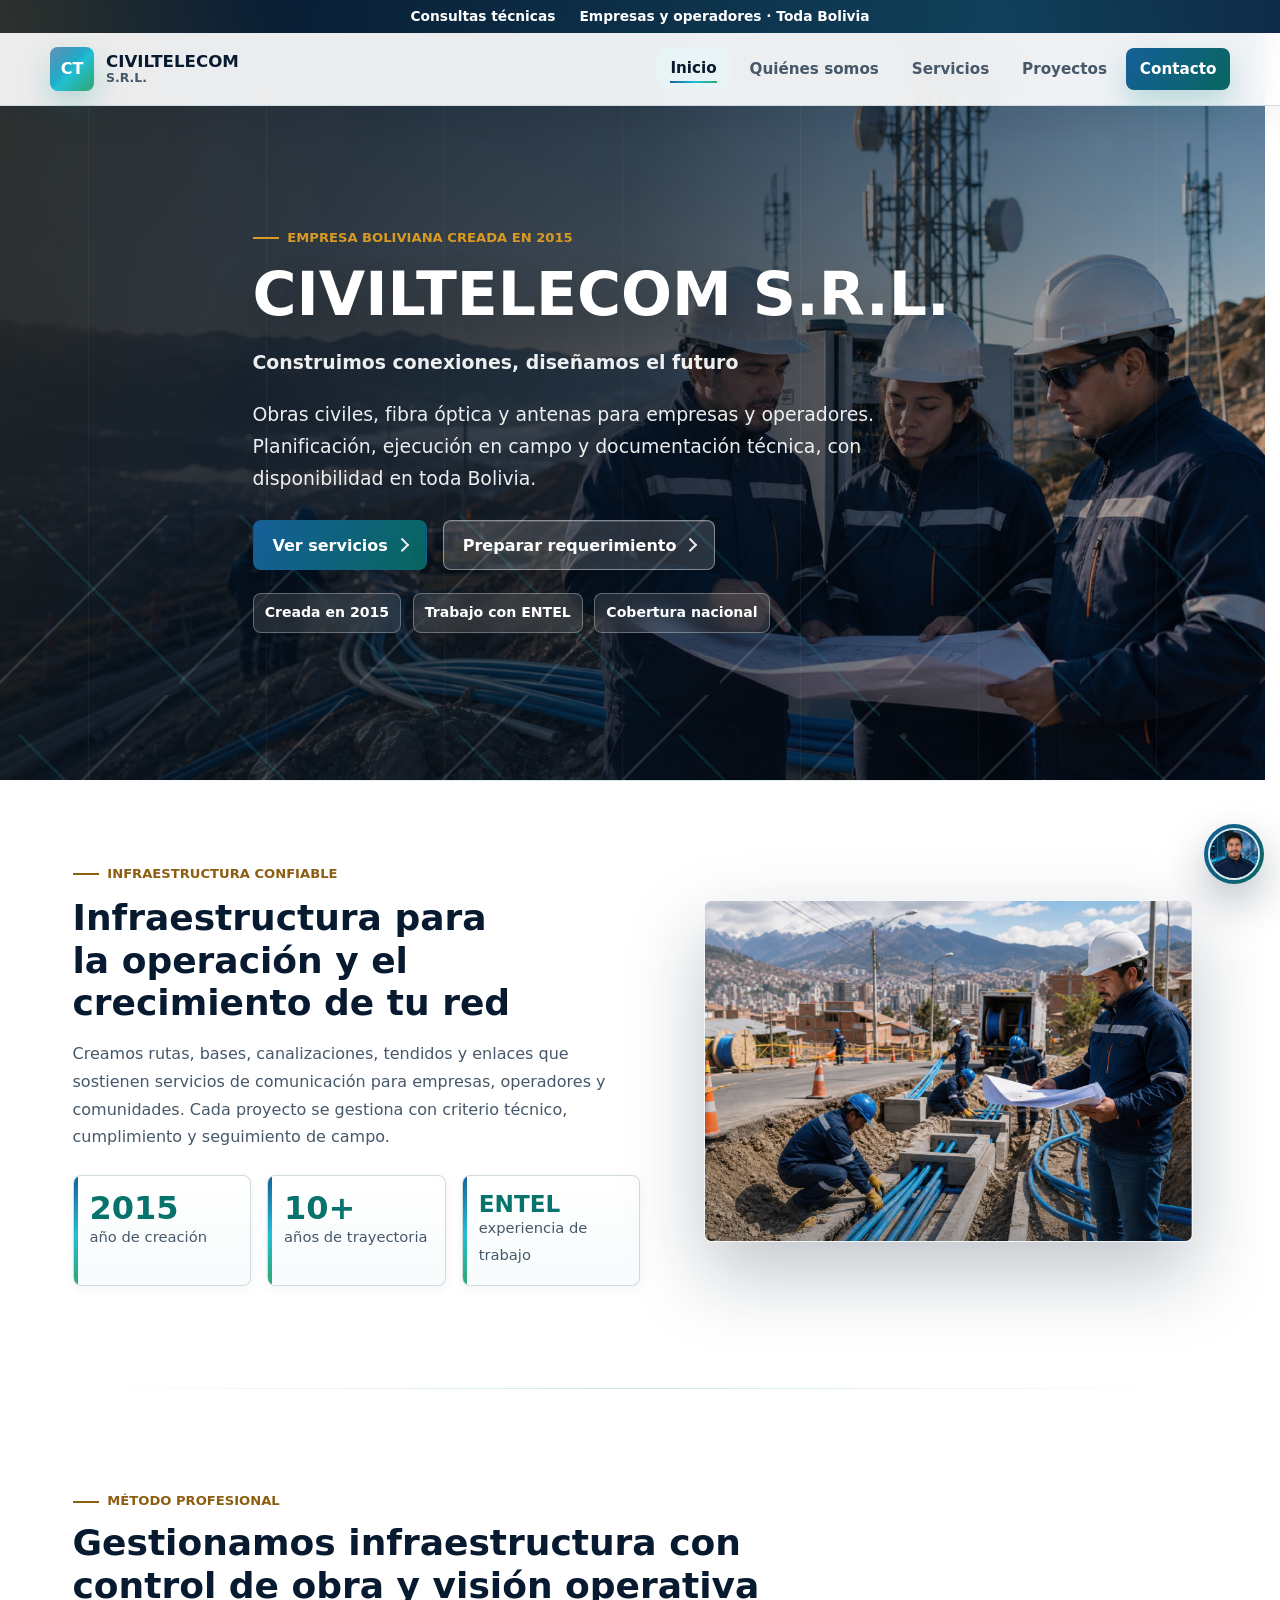
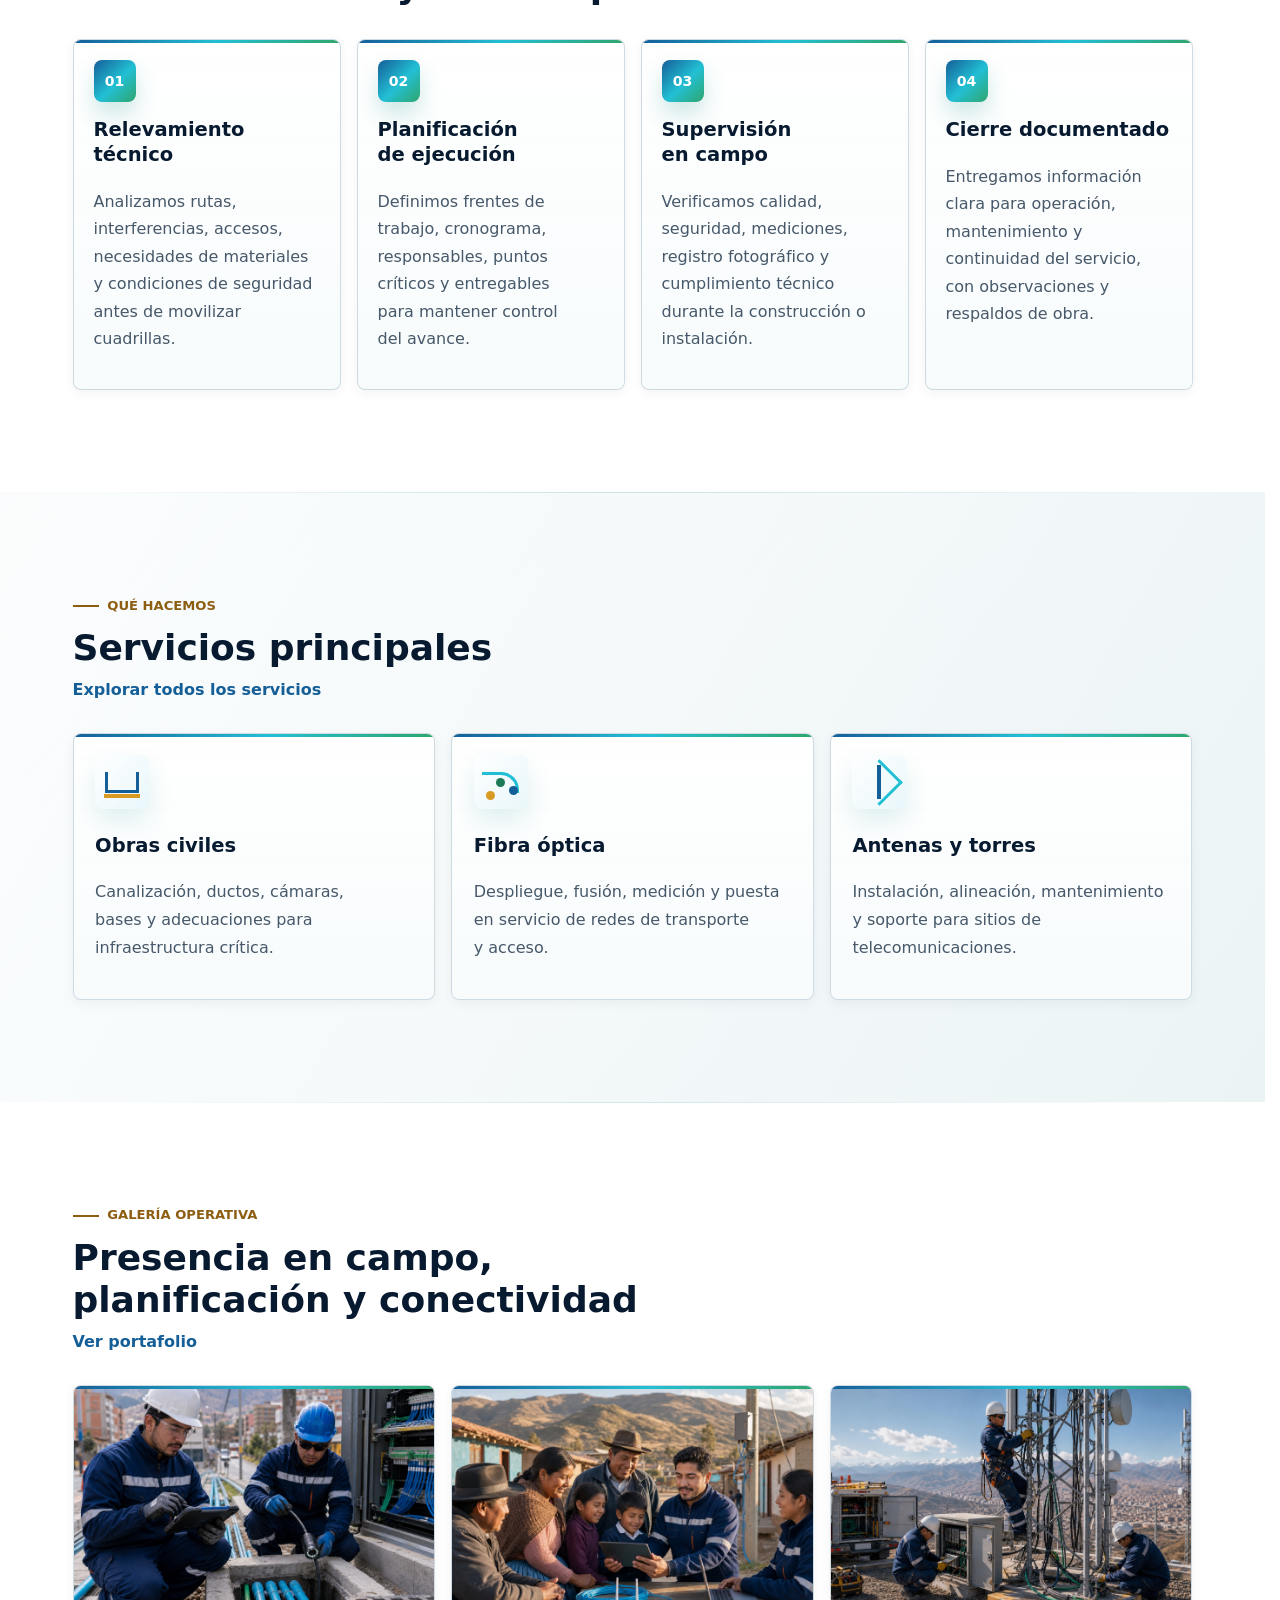
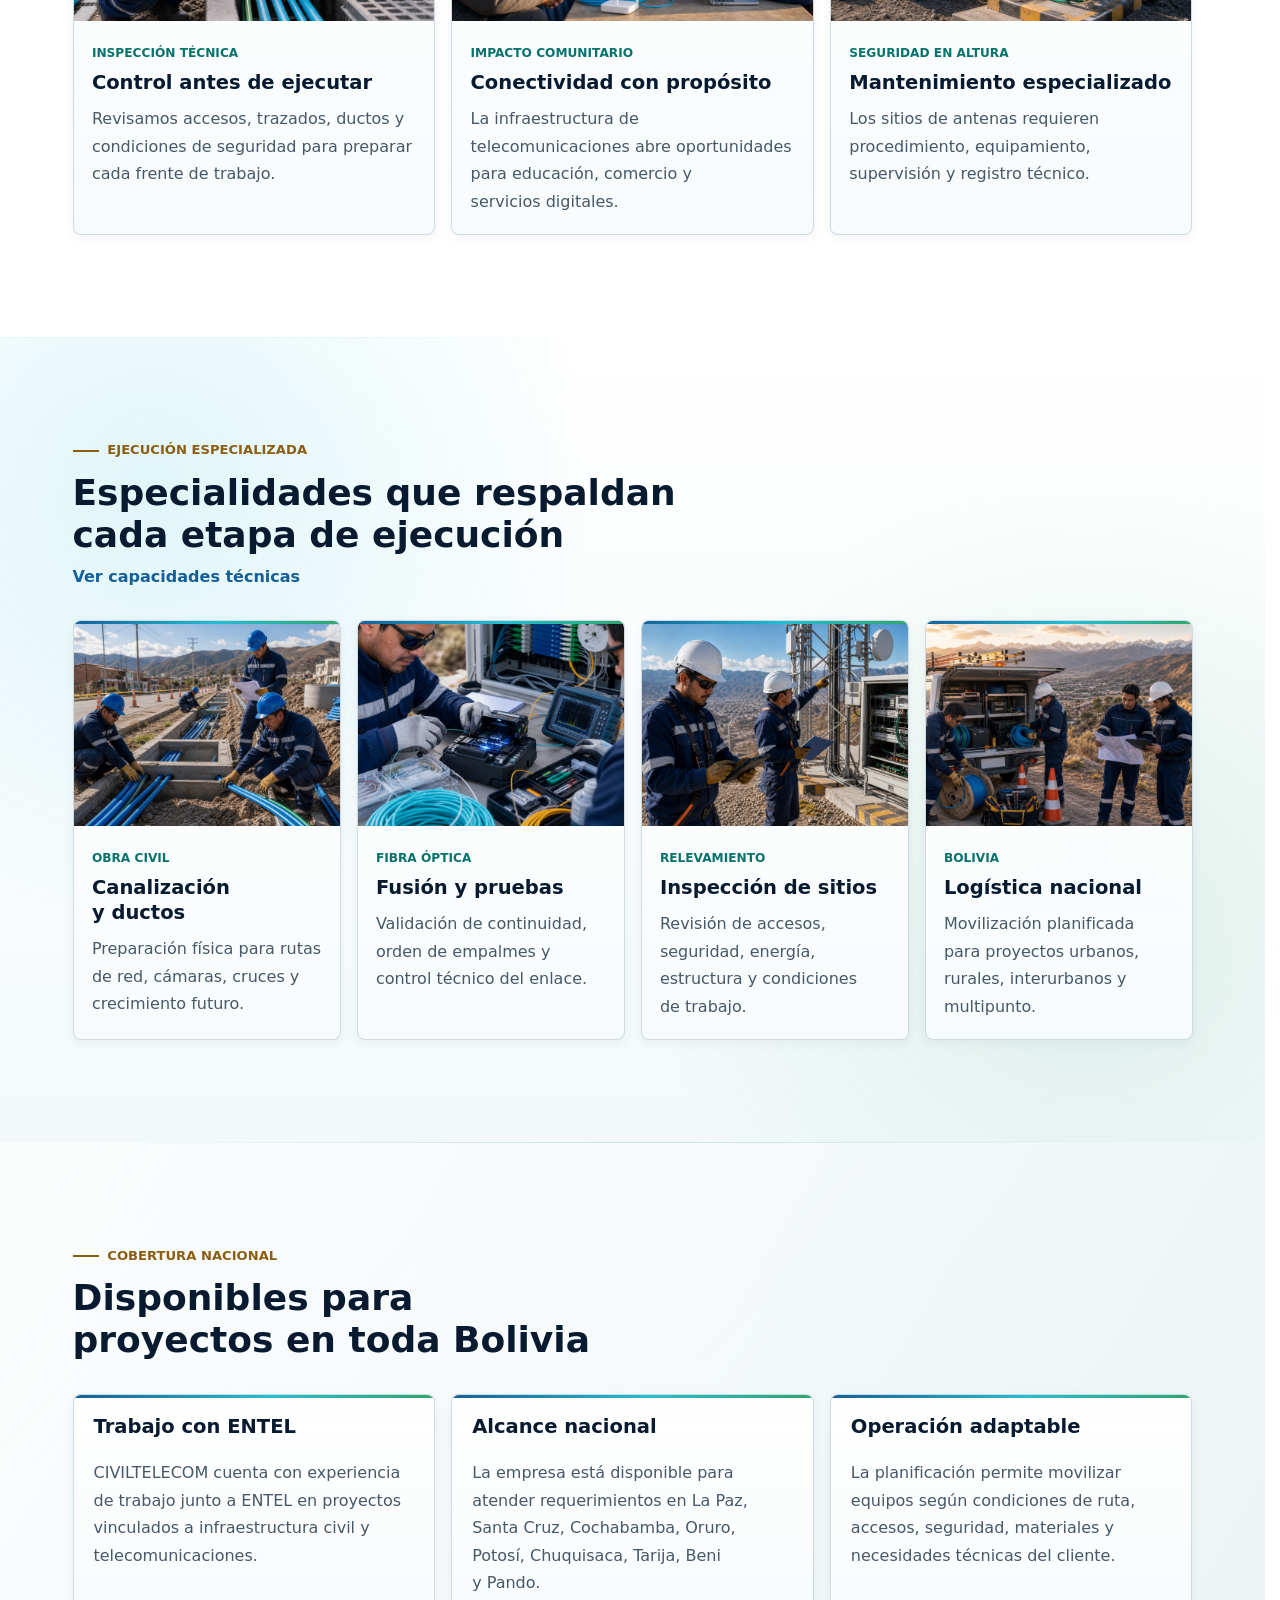
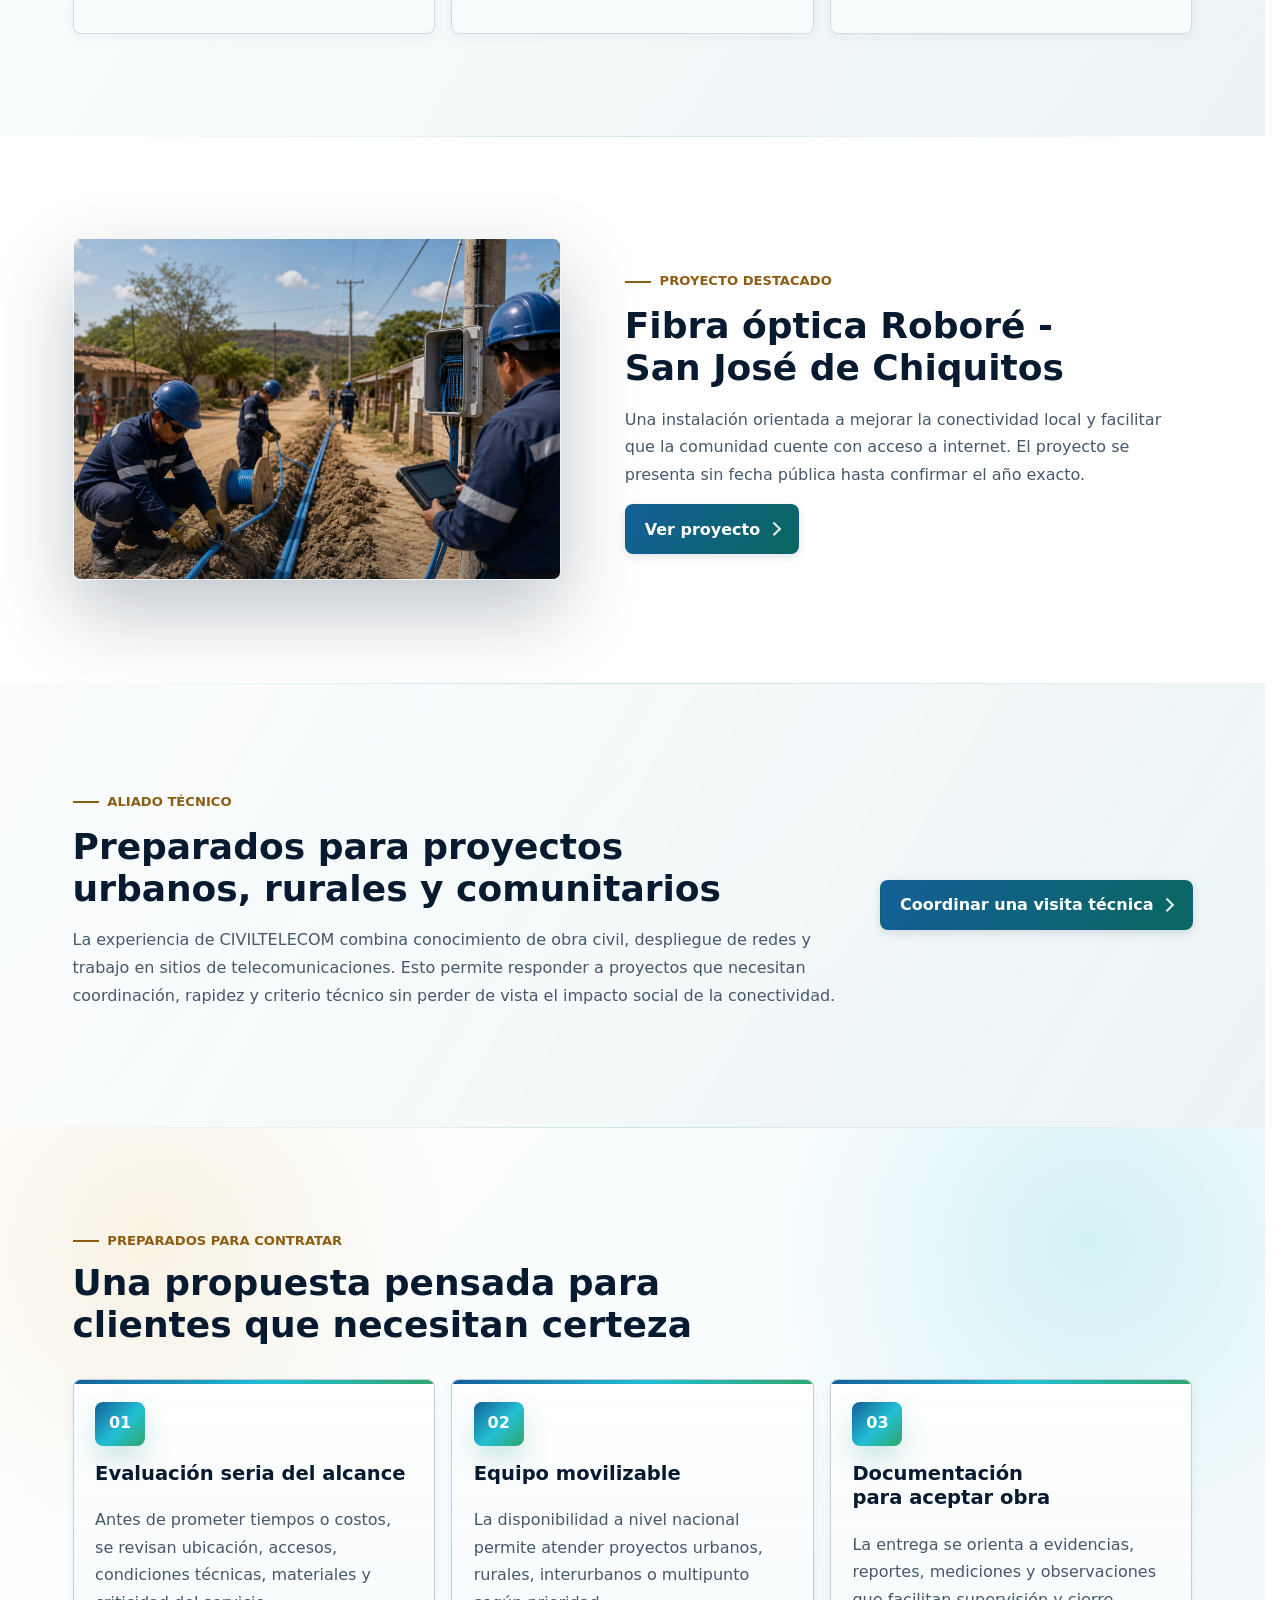
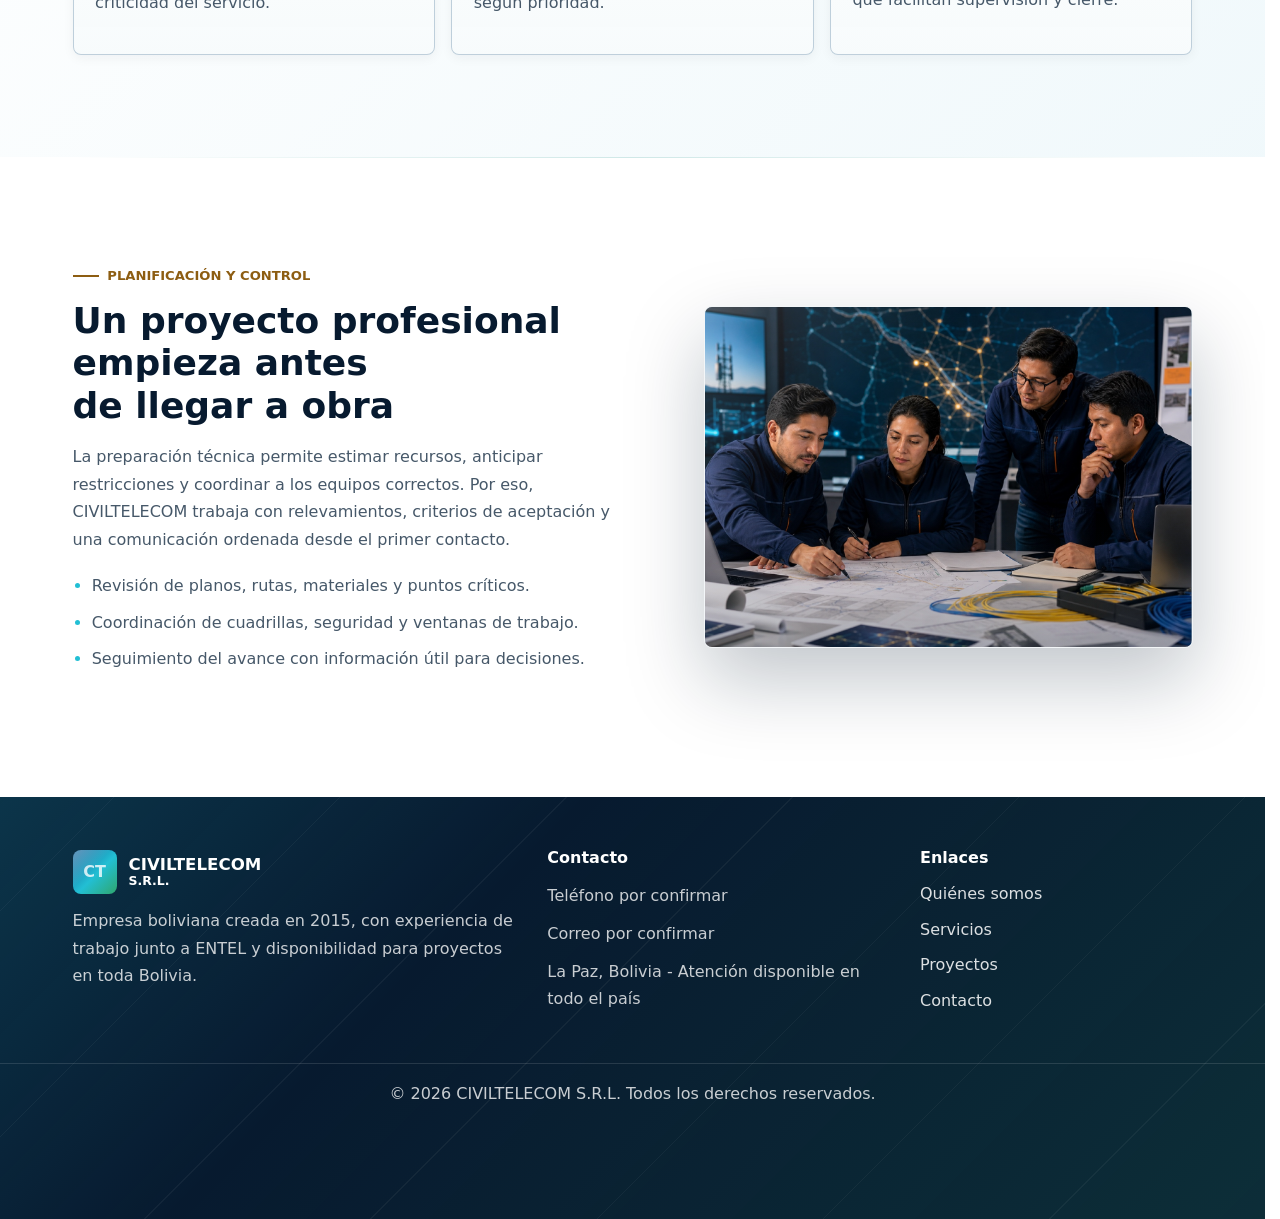
==== commit 001f18c8: "Fix contact drafts, mobile navigation and keyboard accessibility" ====
--- a/index.html
+++ b/index.html
@@ -5,7 +5,7 @@
   <meta name="viewport" content="width=device-width, initial-scale=1.0">
   <meta name="description" content="CIVILTELECOM S.R.L., empresa boliviana creada en 2015, desarrolla obras civiles, fibra óptica y antenas; ha trabajado con ENTEL y está disponible en toda Bolivia.">
   <title>CIVILTELECOM S.R.L. | Construimos conexiones</title>
-  <link rel="stylesheet" href="assets/css/styles.css?v=corporativo4">
+  <link rel="stylesheet" href="assets/css/styles.css?v=revision1">
 </head>
 <body>
   <a class="skip-link" href="#contenido">Saltar al contenido</a>
@@ -43,10 +43,11 @@
   <main id="contenido">
     <section class="hero video-hero" aria-label="Presentación de CIVILTELECOM">
       <!-- Integración IA/video: reemplazar assets/videos/video.mp4 por un video 1920x1080 de obras civiles, fibra óptica y antenas generado o producido para CIVILTELECOM. -->
-      <video class="hero-video" autoplay muted loop playsinline poster="assets/images/hero-infraestructura-v2.jpg" aria-hidden="true">
+      <video class="hero-video" id="hero-video" autoplay muted loop playsinline poster="assets/images/hero-infraestructura-v2.jpg" aria-hidden="true">
         <source src="assets/videos/video.mp4" type="video/mp4">
       </video>
       <div class="hero-overlay" aria-hidden="true"></div>
+      <button class="video-toggle" type="button" data-video-toggle aria-controls="hero-video" aria-label="Pausar video de fondo" title="Pausar video de fondo" hidden><span class="video-toggle-icon" aria-hidden="true"></span></button>
       <div class="container hero-content">
         <p class="eyebrow">Empresa boliviana creada en 2015</p>
         <h1>CIVILTELECOM S.R.L.</h1>
@@ -379,6 +380,6 @@
     </div>
   </section>
 
-  <script src="assets/js/main.js?v=corporativo4"></script>
+  <script src="assets/js/main.js?v=revision1"></script>
 </body>
 </html>
--- a/assets/css/styles.css
+++ b/assets/css/styles.css
@@ -57,6 +57,7 @@
 
 html {
   scroll-behavior: smooth;
+  scrollbar-gutter: stable;
   scroll-padding-top: calc(var(--header-offset) + 20px);
   text-rendering: optimizeLegibility;
   -webkit-text-size-adjust: 100%;
@@ -110,6 +111,11 @@
   cursor: pointer;
 }
 
+button:disabled {
+  cursor: not-allowed;
+  opacity: 0.6;
+}
+
 .btn,
 .nav-menu a,
 .nav-toggle,
@@ -458,6 +464,34 @@
 
 .hero-video {
   object-fit: cover;
+}
+
+/* A keyboard-accessible pause control, independent of the contact actions. */
+.video-toggle {
+  position: absolute;
+  z-index: 2;
+  bottom: 0.75rem;
+  left: max(1rem, calc((100% - 1120px) / 2));
+  display: grid;
+  place-items: center;
+  width: 44px;
+  height: 44px;
+  padding: 0;
+  border: 1px solid rgba(255, 255, 255, 0.6);
+  border-radius: 50%;
+  color: #fff;
+  background: rgba(4, 15, 27, 0.8);
+}
+
+.video-toggle:hover { background: #08665f; }
+.video-toggle-icon { width: 12px; height: 14px; border-inline: 4px solid currentColor; }
+.video-toggle[data-paused="true"] .video-toggle-icon {
+  width: 0;
+  height: 0;
+  margin-left: 3px;
+  border: 7px solid transparent;
+  border-left: 11px solid currentColor;
+  border-right: 0;
 }
 
 .hero-overlay {
@@ -3603,7 +3637,13 @@
     border-radius: var(--radius);
     background: var(--color-white);
     box-shadow: var(--shadow-sm);
-  }
+    max-height: calc(100dvh - var(--header-offset) - 8px);
+    overflow-y: auto;
+    overscroll-behavior: contain;
+  }
+
+  .nav-open .chatbot,
+  .nav-open .back-to-top { visibility: hidden; }
 
   .nav-menu.is-open {
     display: grid;
@@ -4169,6 +4209,11 @@
 }
 
 @media (max-height: 480px) {
+  .chatbot-panel {
+    top: calc(var(--chat-top, 0px) + 8px);
+    bottom: auto;
+    height: calc(var(--chat-height, 100dvh) - 16px);
+  }
   .chatbot-mini-cta { display: none; }
   .chatbot-header { padding-block: 0.35rem; }
   .chatbot-quick-actions { max-height: 62px; }
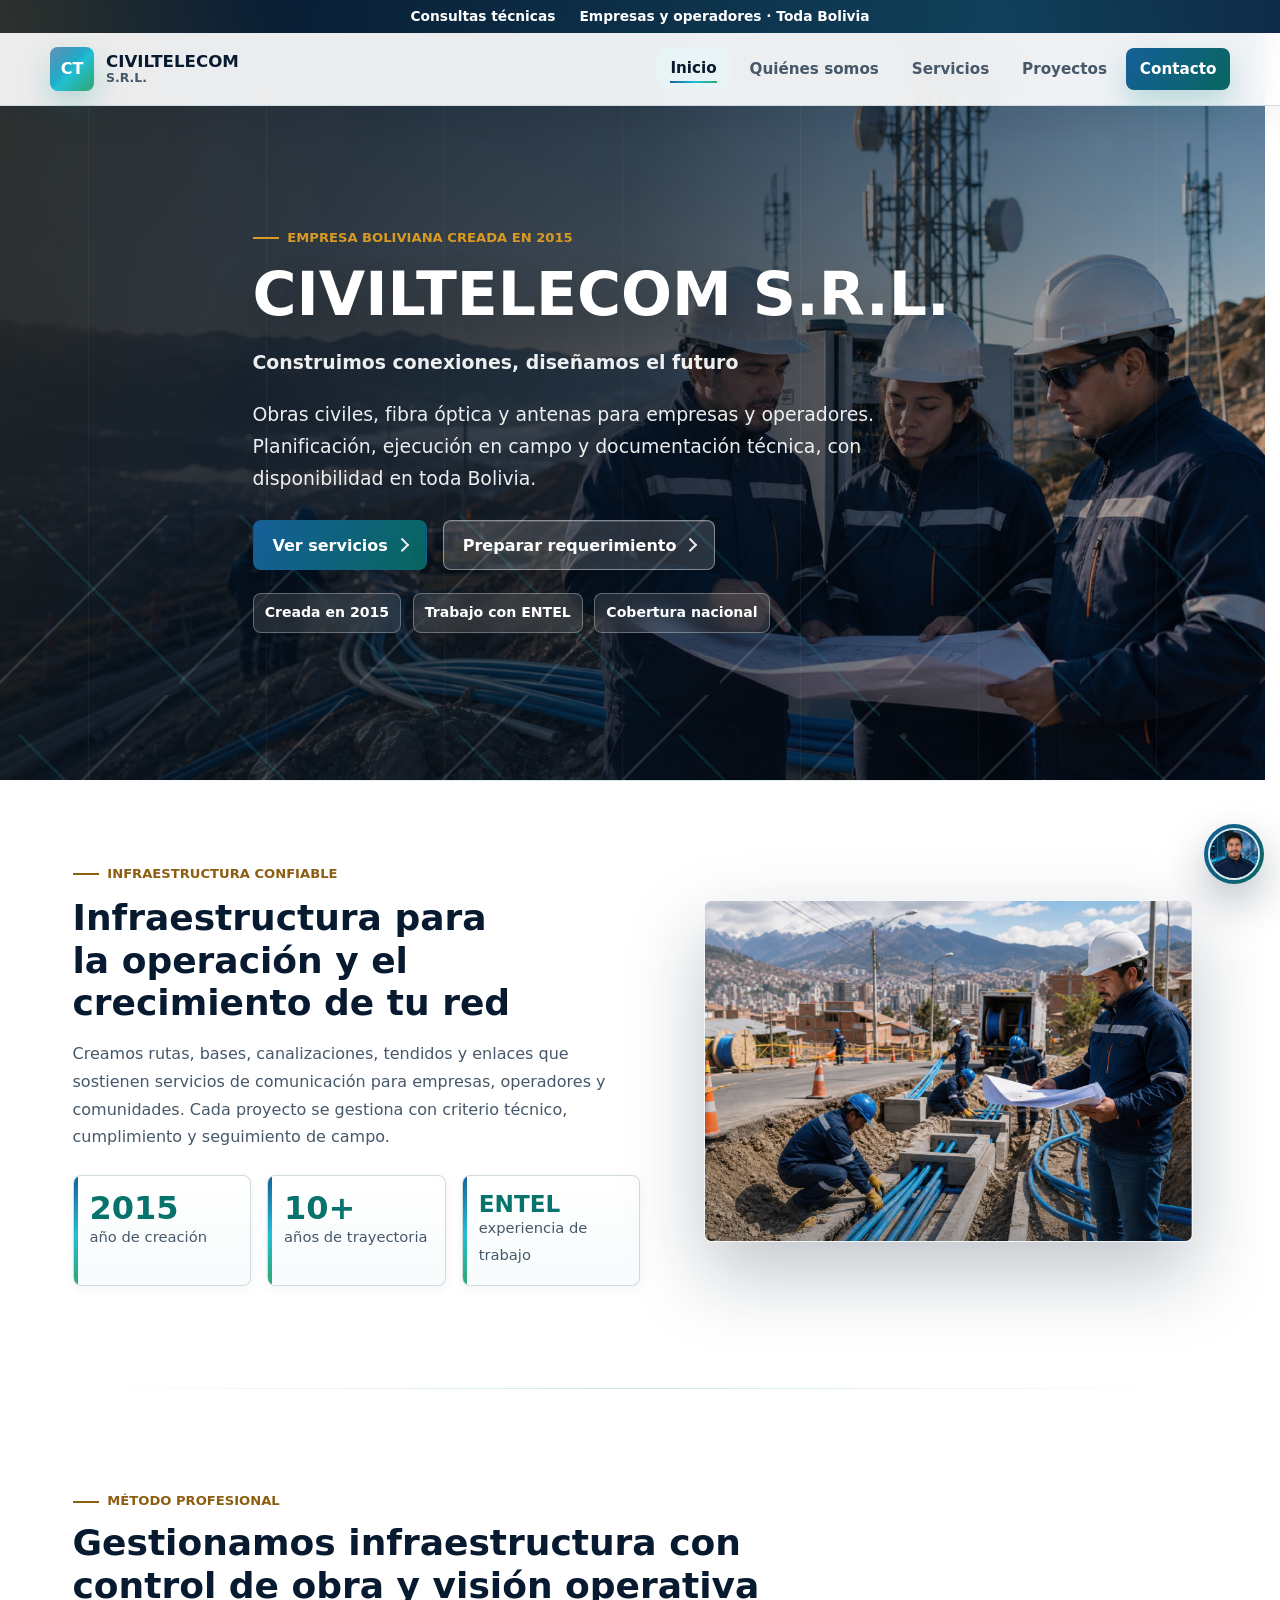
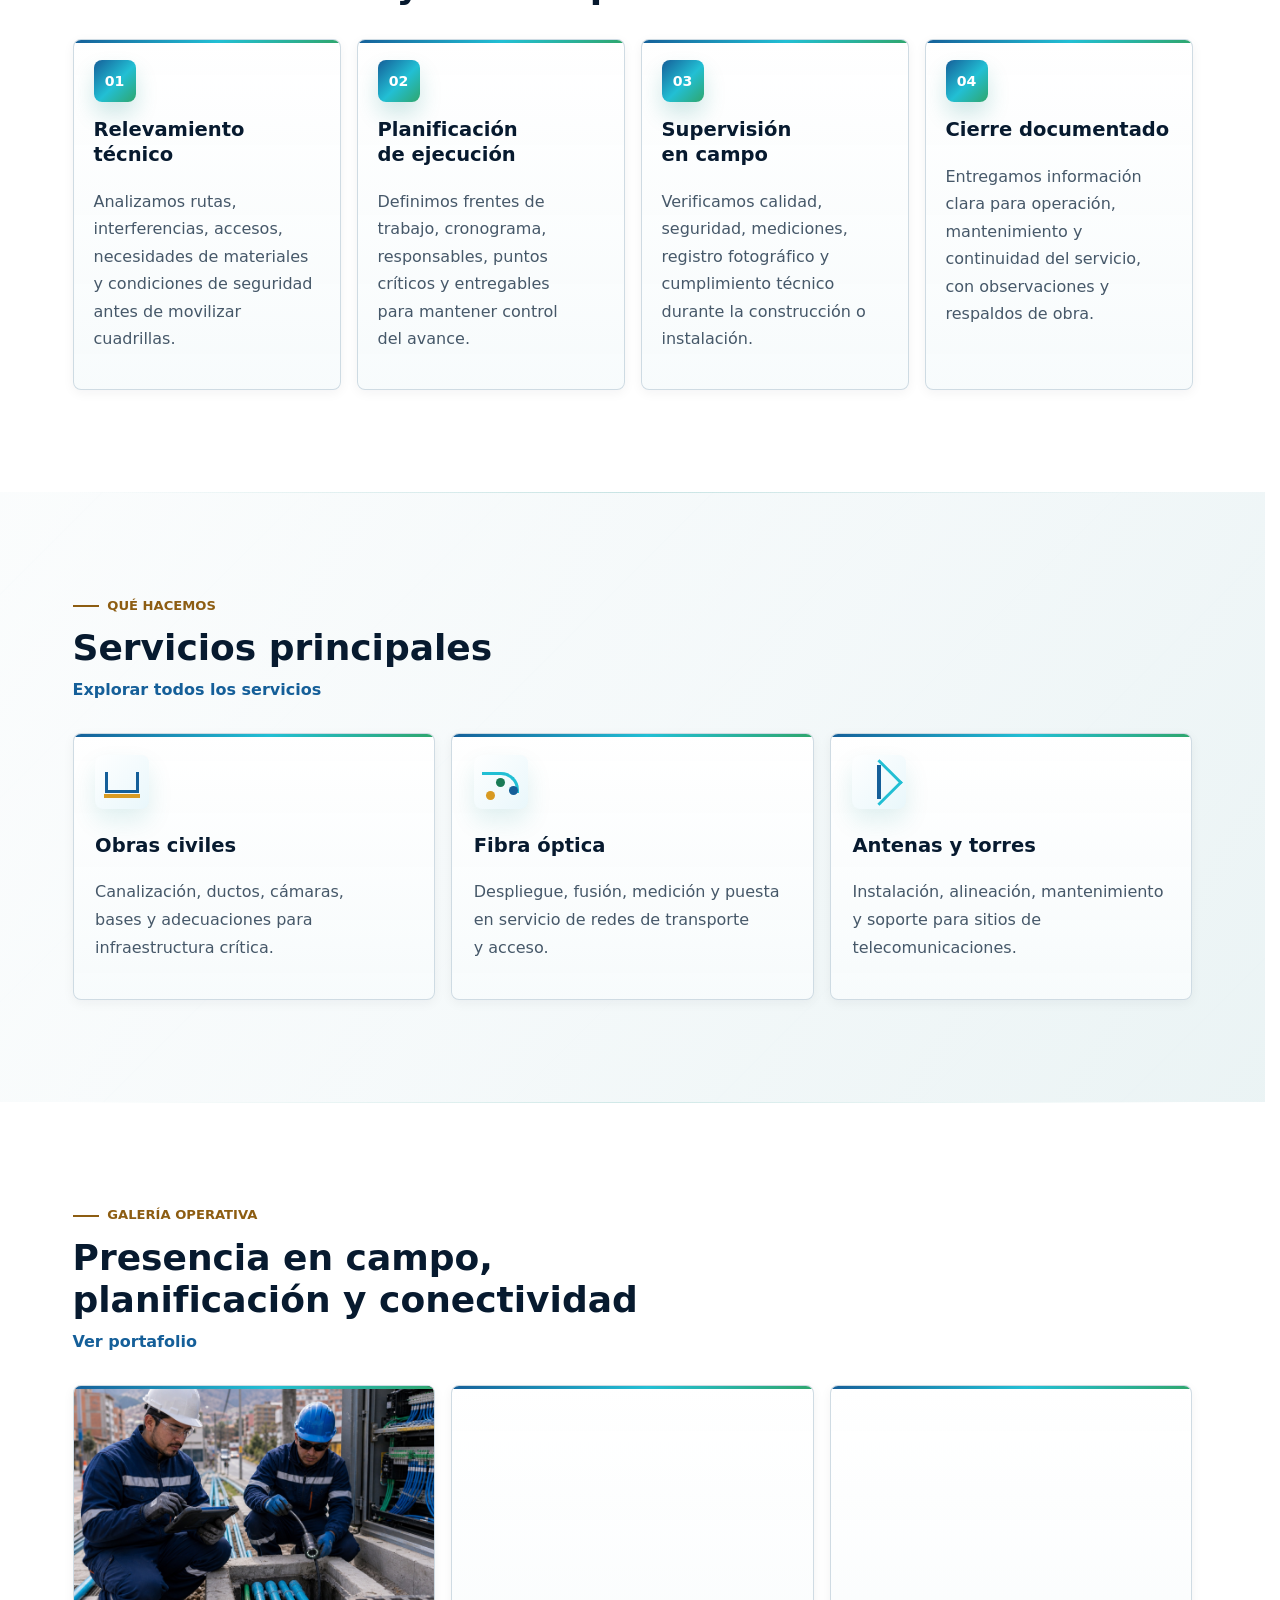
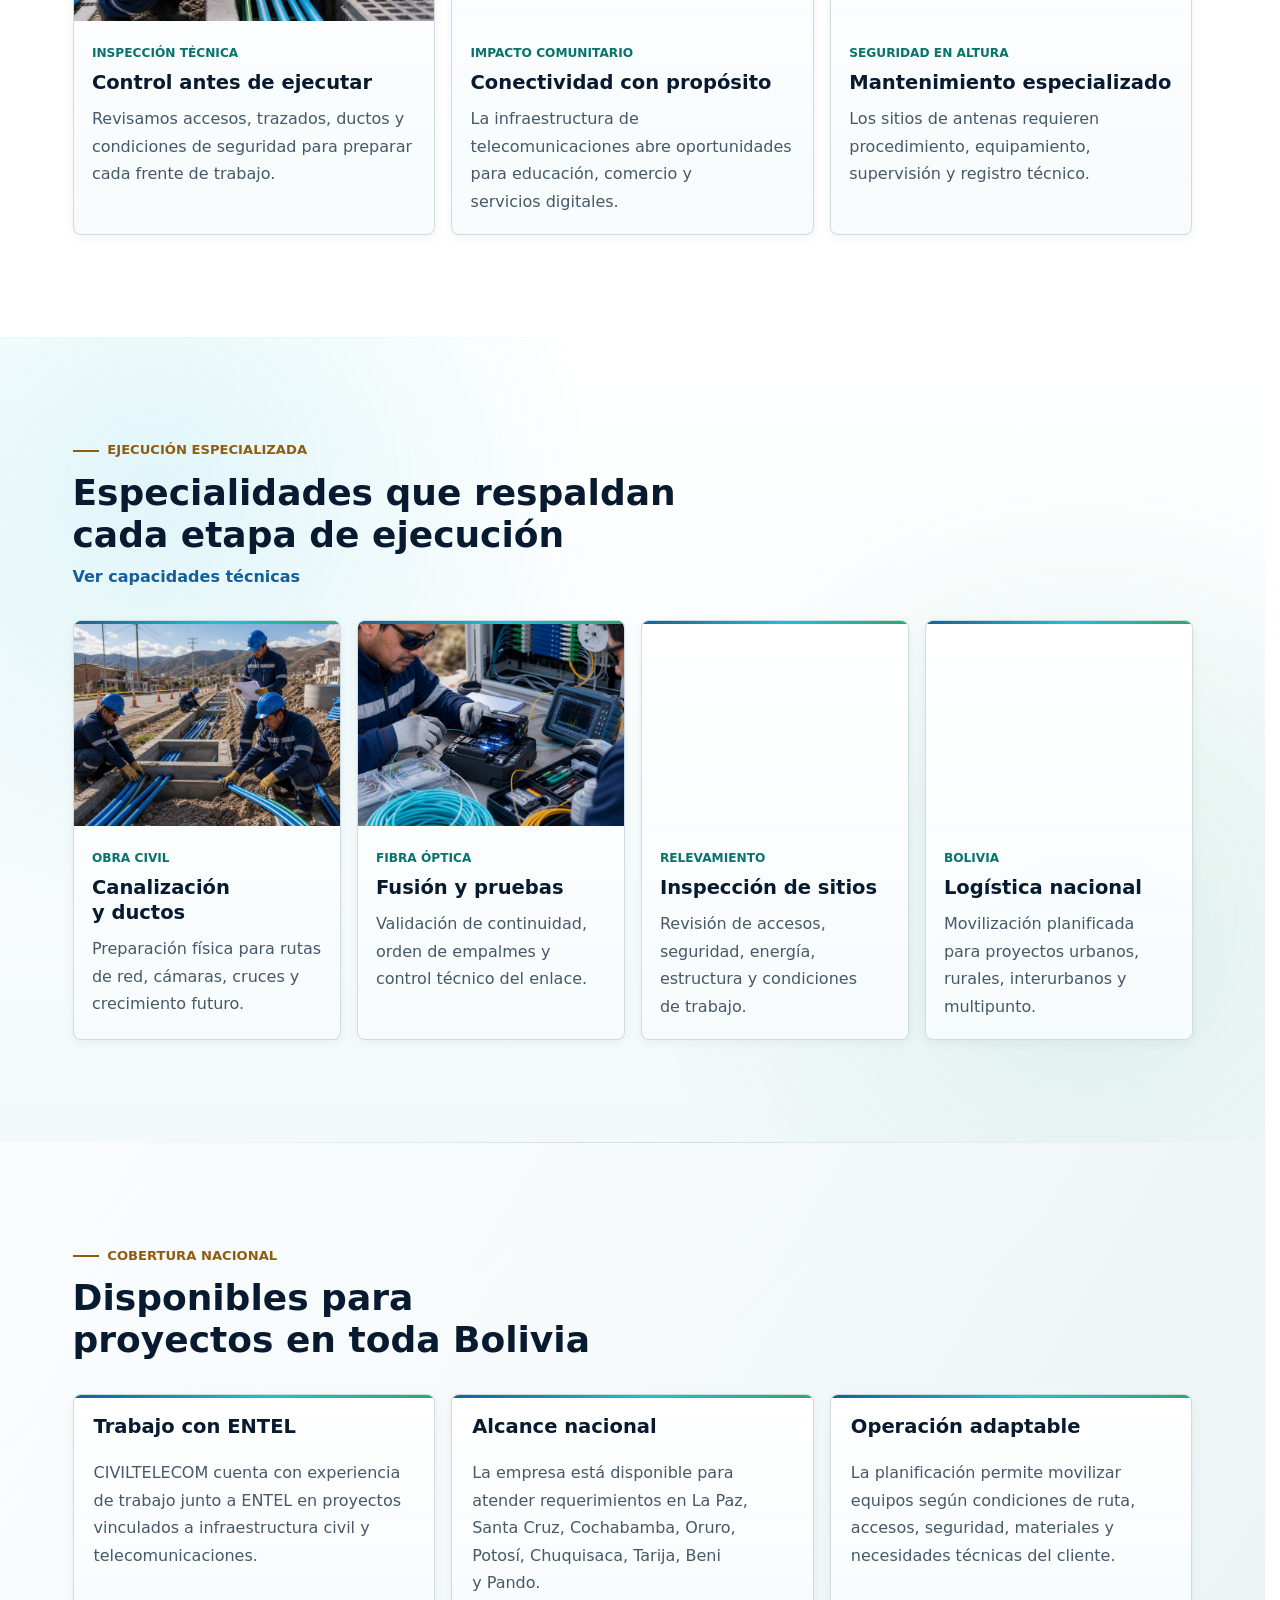
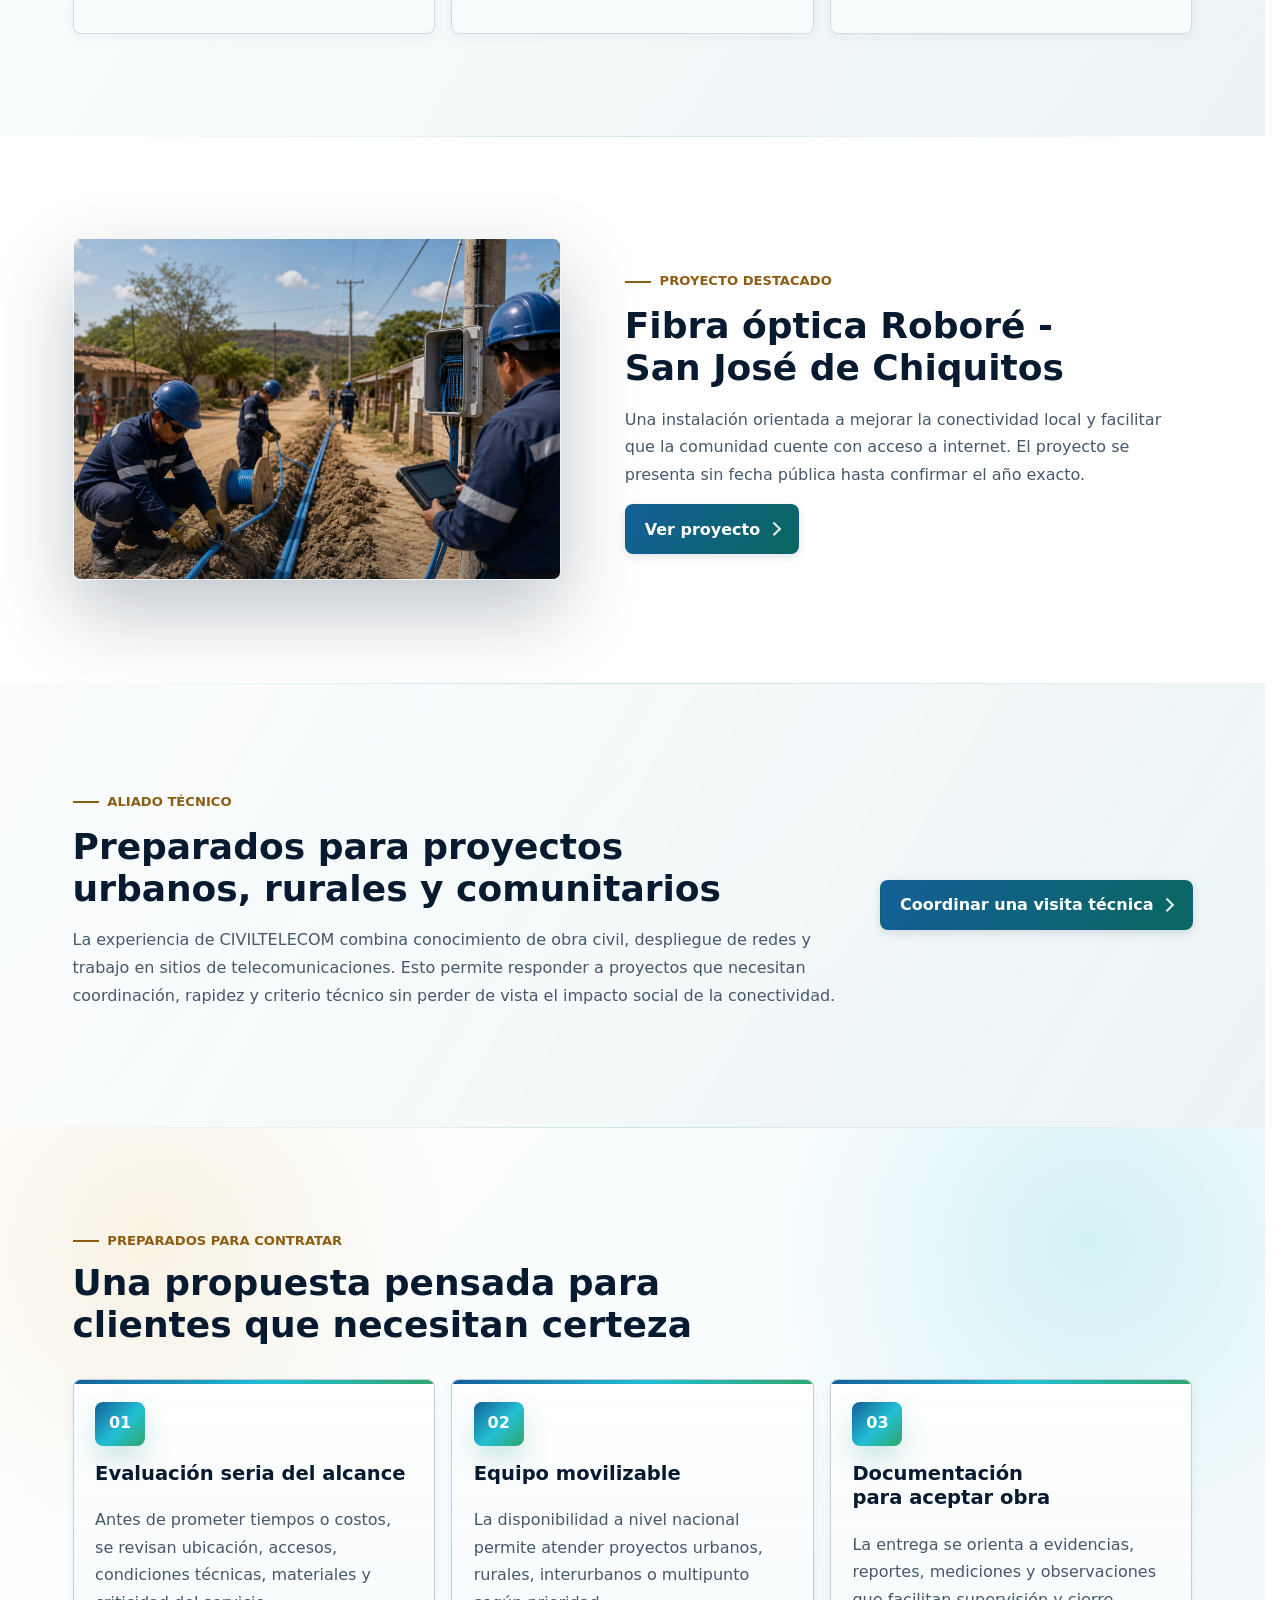
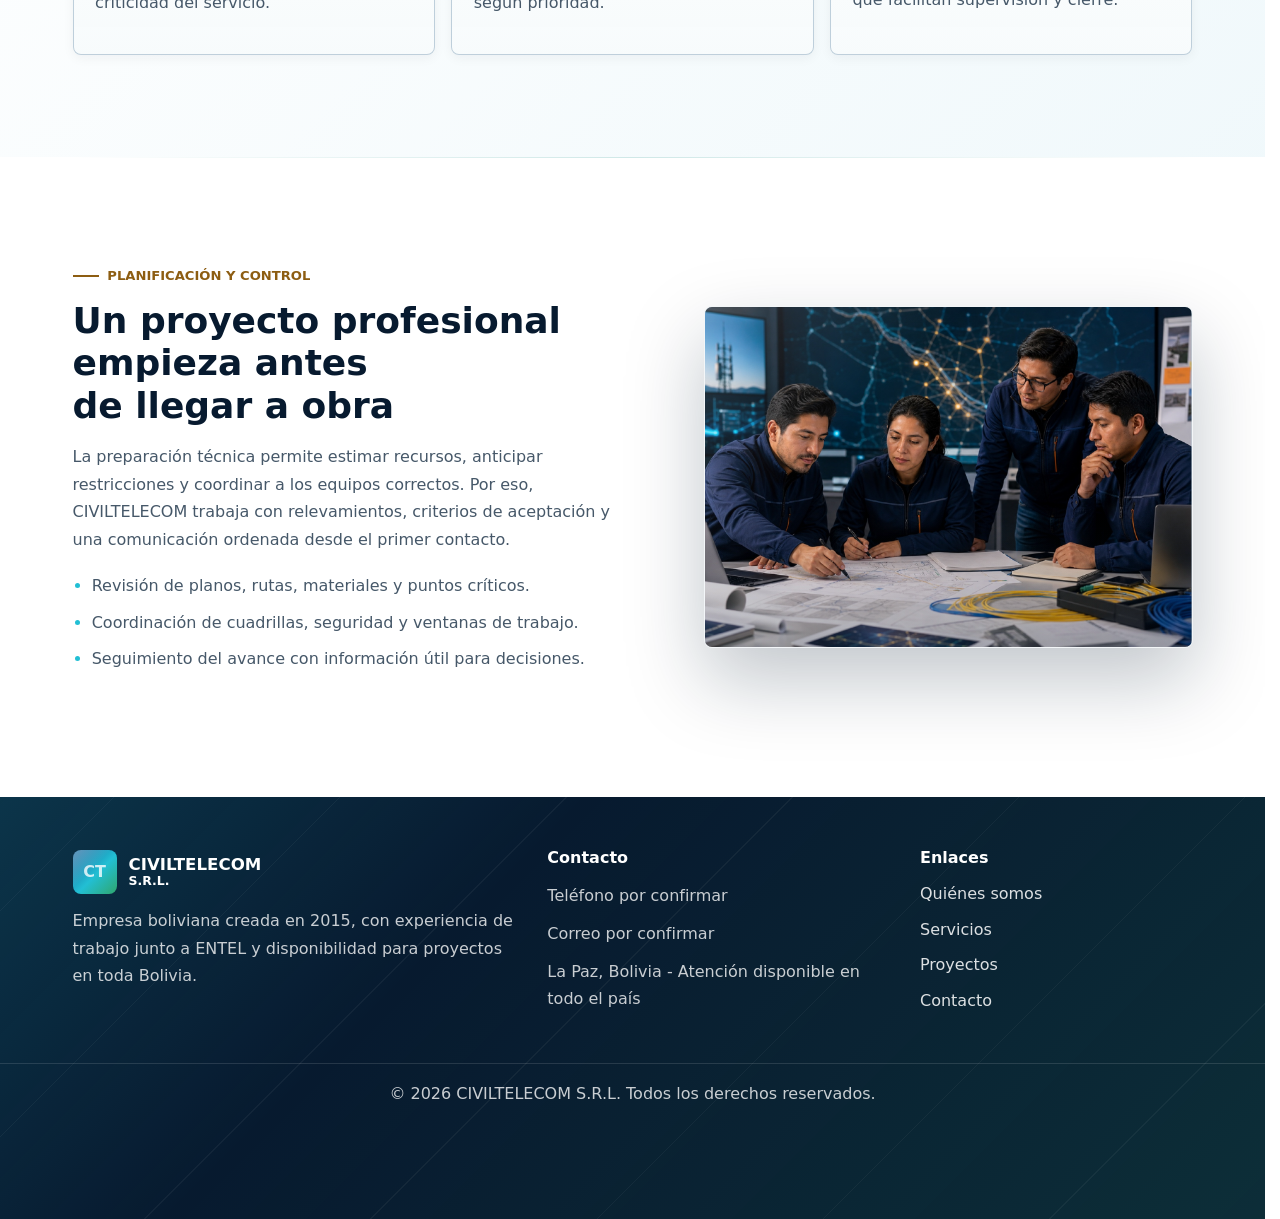
==== commit 7dd0ffbc: "Add the missing CIVILTELECOM browser icon" ====
--- a/index.html
+++ b/index.html
@@ -5,6 +5,7 @@
   <meta name="viewport" content="width=device-width, initial-scale=1.0">
   <meta name="description" content="CIVILTELECOM S.R.L., empresa boliviana creada en 2015, desarrolla obras civiles, fibra óptica y antenas; ha trabajado con ENTEL y está disponible en toda Bolivia.">
   <title>CIVILTELECOM S.R.L. | Construimos conexiones</title>
+  <link rel="icon" href="assets/favicon.svg" type="image/svg+xml">
   <link rel="stylesheet" href="assets/css/styles.css?v=revision1">
 </head>
 <body>
